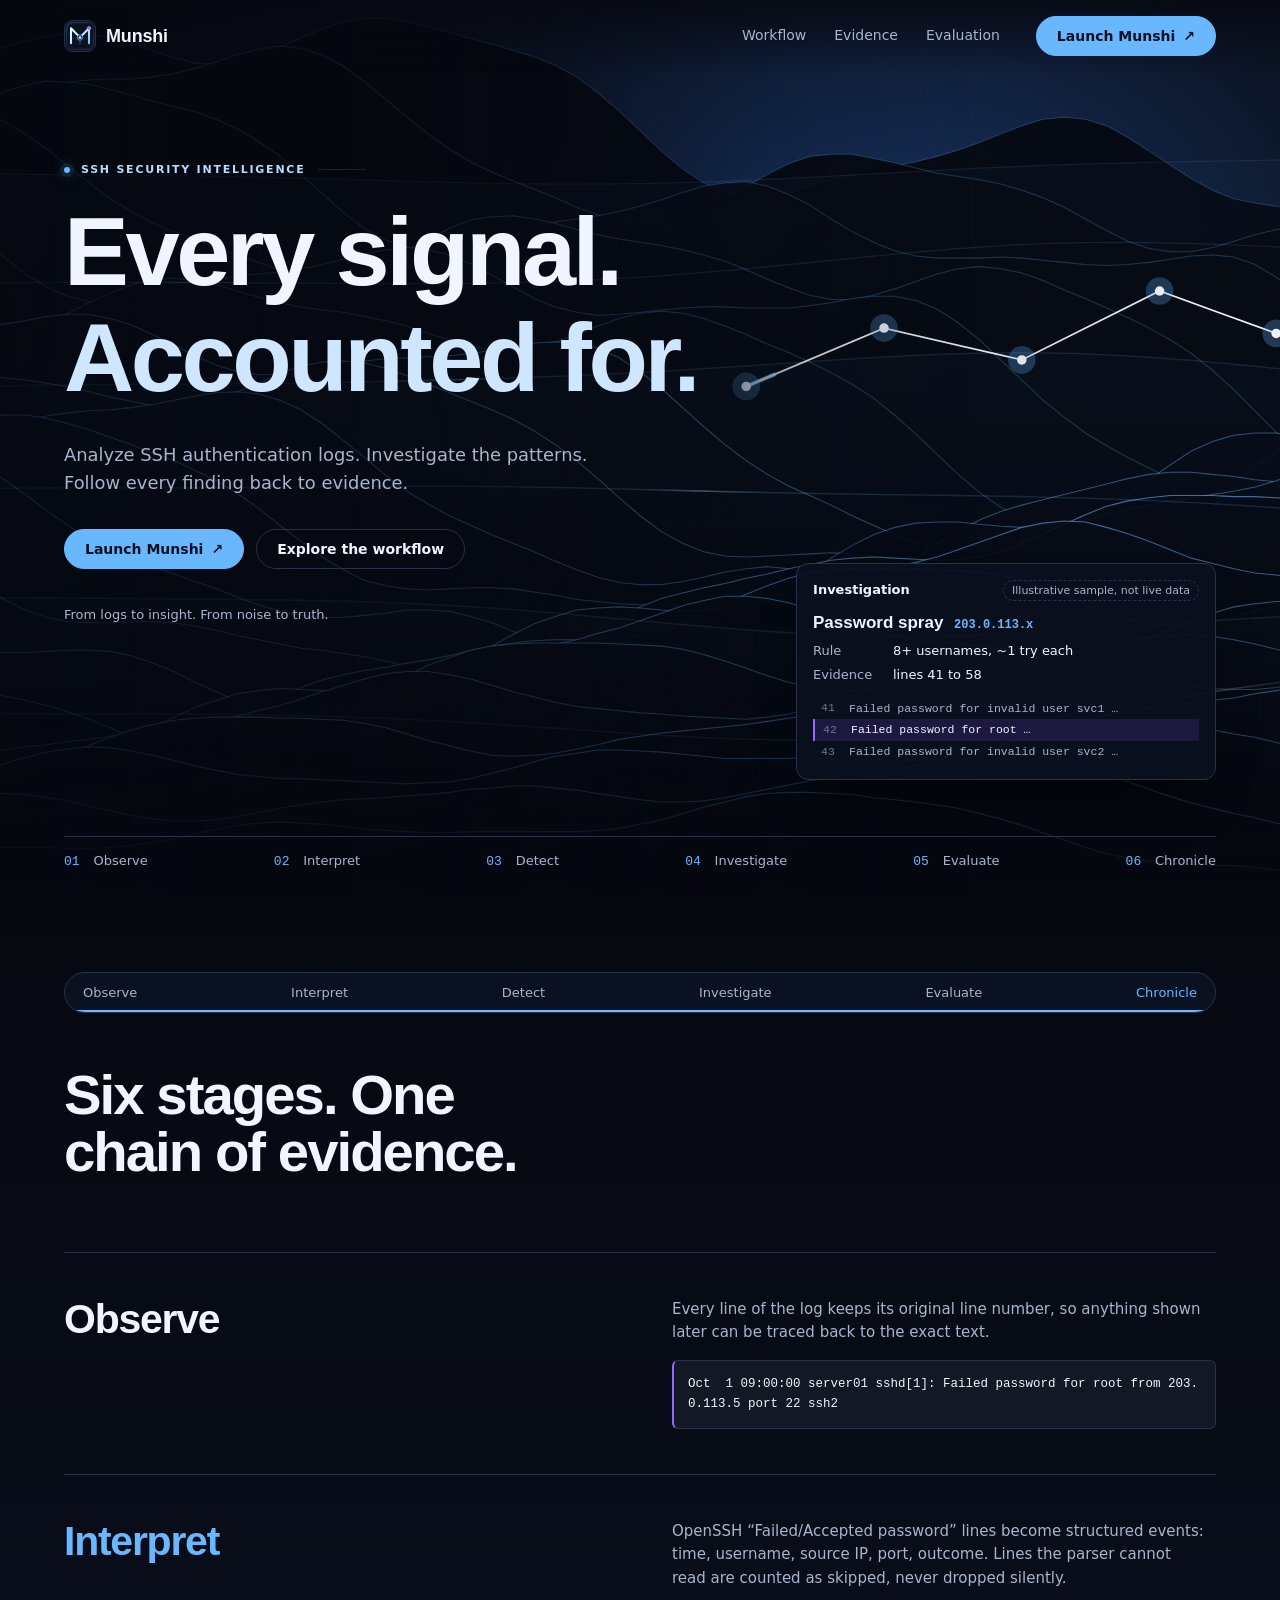
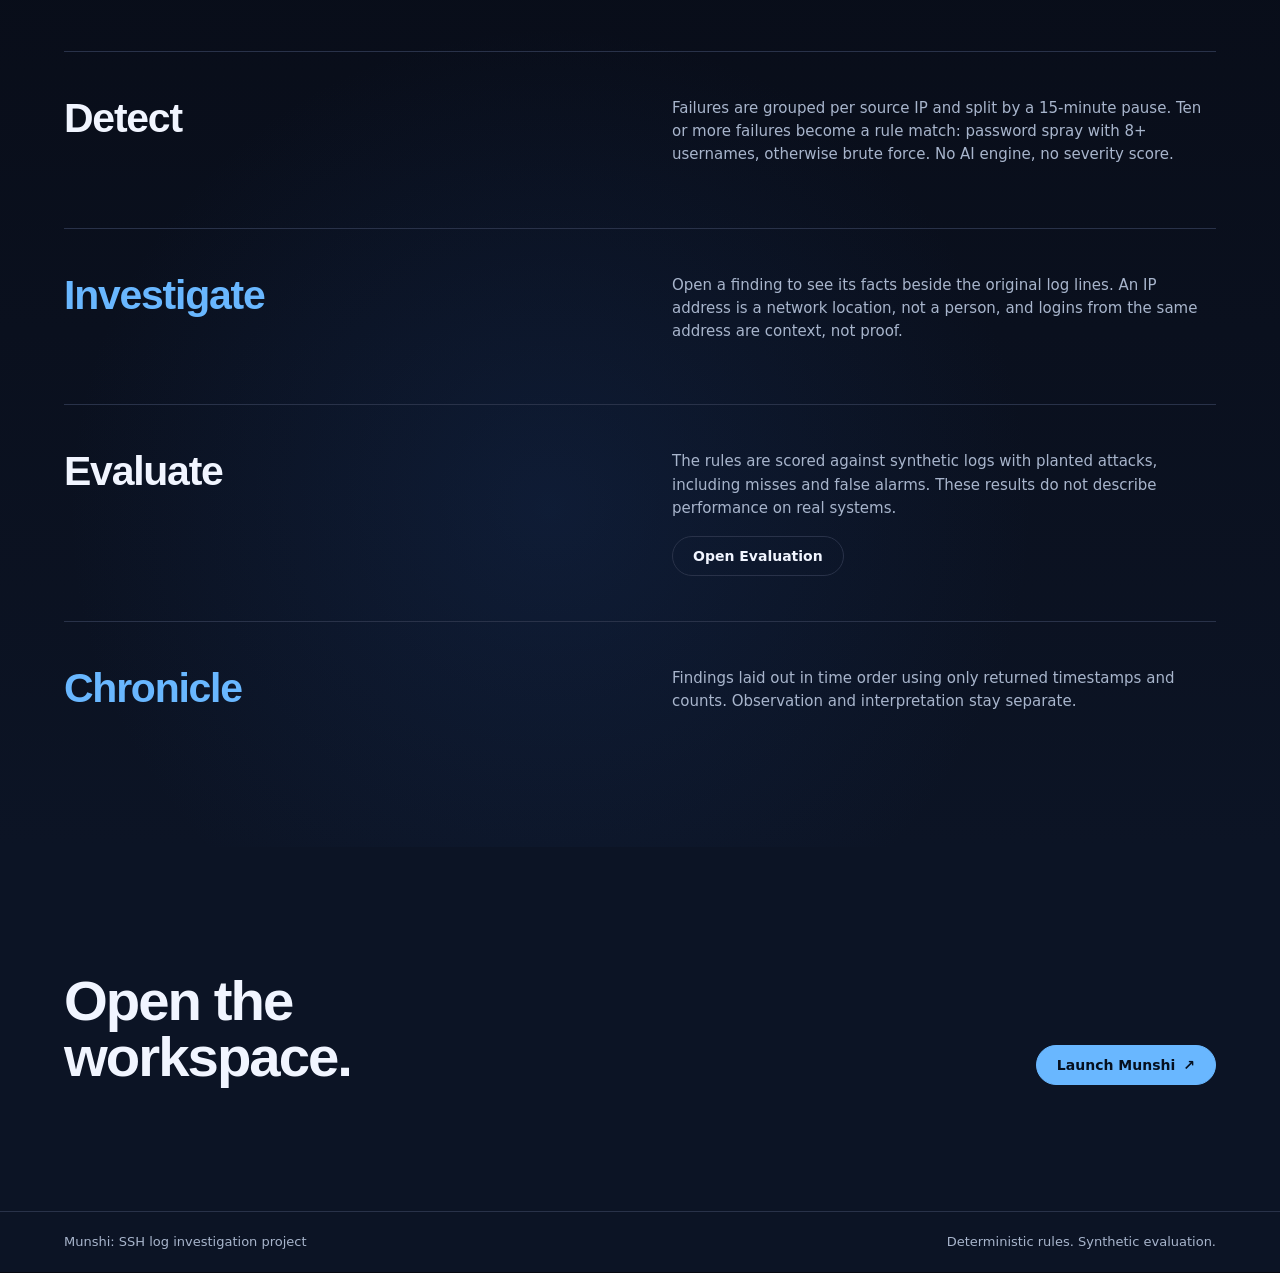
==== static/munshi-vnext/index.html @ cbc88ba0 "Checkpoint: Munshi premium frontend and V-next preview" ====
<!doctype html>
<html lang="en">
<head>
<meta charset="utf-8"><meta name="viewport" content="width=device-width, initial-scale=1">
<meta name="theme-color" content="#060810">
<title>Munshi: every signal, accounted for</title>
<link rel="icon" href="assets/munshi-mark.svg" type="image/svg+xml">
<link rel="stylesheet" href="styles.css">
</head>
<body class="is-site">
<a class="skip" href="#main">Skip to content</a>
<div id="site">
<header class="s-head"><a class="brand" href="#top"><img src="assets/munshi-mark.svg" alt="" width="32" height="32"><span>Munshi</span></a>
 <nav aria-label="Sections"><a href="#story">Workflow</a><a href="#c3">Evidence</a><a href="#c4">Evaluation</a></nav>
 <button class="btn solid" data-open="analyze">Launch Munshi <i aria-hidden="true">&#8599;</i></button></header>
<main id="main">
<section class="hero" id="top" aria-labelledby="h1">
 <div class="stage"><div class="sky"></div>
<div class="layer l0" data-k="6,3,.04" aria-hidden="true"><svg viewBox="0 0 1600 900" preserveAspectRatio="xMidYMid slice" focusable="false" ><path class="fill" d="M-100 315 L-80 302 L-60 284 L-40 263 L-20 237 L0 210 L20 183 L40 157 L60 136 L80 118 L100 105 L120 95 L140 88 L160 81 L180 76 L200 70 L220 64 L240 60 L260 57 L280 58 L300 61 L320 66 L340 73 L360 80 L380 85 L400 86 L420 84 L440 79 L460 70 L480 61 L500 53 L520 46 L540 43 L560 43 L580 46 L600 51 L620 56 L640 62 L660 67 L680 73 L700 79 L720 87 L740 98 L760 113 L780 130 L800 149 L820 168 L840 185 L860 198 L880 207 L900 212 L920 211 L940 207 L960 202 L980 196 L1000 190 L1020 186 L1040 182 L1060 178 L1080 173 L1100 167 L1120 160 L1140 152 L1160 144 L1180 138 L1200 136 L1220 138 L1240 144 L1260 155 L1280 168 L1300 181 L1320 194 L1340 205 L1360 213 L1380 217 L1400 220 L1420 221 L1440 223 L1460 225 L1480 229 L1500 233 L1520 237 L1540 240 L1560 241 L1580 239 L1600 237 L1620 233 L1640 231 L1660 232 L1680 237 L1700 247 L1720 262 L1720 940 L-100 940Z"/><path class="ln l0" d="M-100 315 L-80 302 L-60 284 L-40 263 L-20 237 L0 210 L20 183 L40 157 L60 136 L80 118 L100 105 L120 95 L140 88 L160 81 L180 76 L200 70 L220 64 L240 60 L260 57 L280 58 L300 61 L320 66 L340 73 L360 80 L380 85 L400 86 L420 84 L440 79 L460 70 L480 61 L500 53 L520 46 L540 43 L560 43 L580 46 L600 51 L620 56 L640 62 L660 67 L680 73 L700 79 L720 87 L740 98 L760 113 L780 130 L800 149 L820 168 L840 185 L860 198 L880 207 L900 212 L920 211 L940 207 L960 202 L980 196 L1000 190 L1020 186 L1040 182 L1060 178 L1080 173 L1100 167 L1120 160 L1140 152 L1160 144 L1180 138 L1200 136 L1220 138 L1240 144 L1260 155 L1280 168 L1300 181 L1320 194 L1340 205 L1360 213 L1380 217 L1400 220 L1420 221 L1440 223 L1460 225 L1480 229 L1500 233 L1520 237 L1540 240 L1560 241 L1580 239 L1600 237 L1620 233 L1640 231 L1660 232 L1680 237 L1700 247 L1720 262"/><path class="fill" d="M-100 207 L-80 187 L-60 167 L-40 148 L-20 131 L0 117 L20 109 L40 105 L60 105 L80 109 L100 114 L120 118 L140 121 L160 121 L180 119 L200 115 L220 111 L240 106 L260 103 L280 101 L300 100 L320 100 L340 98 L360 95 L380 90 L400 84 L420 77 L440 72 L460 69 L480 71 L500 77 L520 88 L540 103 L560 119 L580 136 L600 152 L620 166 L640 178 L660 188 L680 196 L700 204 L720 212 L740 221 L760 228 L780 235 L800 239 L820 238 L840 234 L860 226 L880 215 L900 202 L920 190 L940 180 L960 173 L980 171 L1000 171 L1020 175 L1040 179 L1060 184 L1080 189 L1100 192 L1120 195 L1140 199 L1160 205 L1180 212 L1200 221 L1220 232 L1240 243 L1260 253 L1280 260 L1300 263 L1320 263 L1340 259 L1360 253 L1380 247 L1400 242 L1420 240 L1440 240 L1460 245 L1480 251 L1500 260 L1520 269 L1540 278 L1560 286 L1580 296 L1600 306 L1620 318 L1640 333 L1660 351 L1680 372 L1700 393 L1720 413 L1720 940 L-100 940Z"/><path class="ln l0" d="M-100 207 L-80 187 L-60 167 L-40 148 L-20 131 L0 117 L20 109 L40 105 L60 105 L80 109 L100 114 L120 118 L140 121 L160 121 L180 119 L200 115 L220 111 L240 106 L260 103 L280 101 L300 100 L320 100 L340 98 L360 95 L380 90 L400 84 L420 77 L440 72 L460 69 L480 71 L500 77 L520 88 L540 103 L560 119 L580 136 L600 152 L620 166 L640 178 L660 188 L680 196 L700 204 L720 212 L740 221 L760 228 L780 235 L800 239 L820 238 L840 234 L860 226 L880 215 L900 202 L920 190 L940 180 L960 173 L980 171 L1000 171 L1020 175 L1040 179 L1060 184 L1080 189 L1100 192 L1120 195 L1140 199 L1160 205 L1180 212 L1200 221 L1220 232 L1240 243 L1260 253 L1280 260 L1300 263 L1320 263 L1340 259 L1360 253 L1380 247 L1400 242 L1420 240 L1440 240 L1460 245 L1480 251 L1500 260 L1520 269 L1540 278 L1560 286 L1580 296 L1600 306 L1620 318 L1640 333 L1660 351 L1680 372 L1700 393 L1720 413"/><path class="fill" d="M-100 164 L-80 158 L-60 153 L-40 149 L-20 148 L0 150 L20 153 L40 157 L60 160 L80 160 L100 158 L120 152 L140 143 L160 132 L180 122 L200 112 L220 106 L240 102 L260 103 L280 105 L300 110 L320 115 L340 121 L360 126 L380 131 L400 138 L420 147 L440 159 L460 173 L480 190 L500 208 L520 226 L540 241 L560 252 L580 259 L600 261 L620 259 L640 255 L660 249 L680 244 L700 239 L720 235 L740 232 L760 229 L780 225 L800 220 L820 214 L840 207 L860 201 L880 198 L900 197 L920 201 L940 209 L960 219 L980 232 L1000 244 L1020 254 L1040 262 L1060 267 L1080 269 L1100 269 L1120 269 L1140 268 L1160 269 L1180 271 L1200 273 L1220 275 L1240 276 L1260 275 L1280 273 L1300 270 L1320 267 L1340 266 L1360 268 L1380 275 L1400 287 L1420 303 L1440 321 L1460 341 L1480 361 L1500 379 L1520 395 L1540 409 L1560 420 L1580 431 L1600 441 L1620 451 L1640 461 L1660 469 L1680 476 L1700 479 L1720 478 L1720 940 L-100 940Z"/><path class="ln l0" d="M-100 164 L-80 158 L-60 153 L-40 149 L-20 148 L0 150 L20 153 L40 157 L60 160 L80 160 L100 158 L120 152 L140 143 L160 132 L180 122 L200 112 L220 106 L240 102 L260 103 L280 105 L300 110 L320 115 L340 121 L360 126 L380 131 L400 138 L420 147 L440 159 L460 173 L480 190 L500 208 L520 226 L540 241 L560 252 L580 259 L600 261 L620 259 L640 255 L660 249 L680 244 L700 239 L720 235 L740 232 L760 229 L780 225 L800 220 L820 214 L840 207 L860 201 L880 198 L900 197 L920 201 L940 209 L960 219 L980 232 L1000 244 L1020 254 L1040 262 L1060 267 L1080 269 L1100 269 L1120 269 L1140 268 L1160 269 L1180 271 L1200 273 L1220 275 L1240 276 L1260 275 L1280 273 L1300 270 L1320 267 L1340 266 L1360 268 L1380 275 L1400 287 L1420 303 L1440 321 L1460 341 L1480 361 L1500 379 L1520 395 L1540 409 L1560 420 L1580 431 L1600 441 L1620 451 L1640 461 L1660 469 L1680 476 L1700 479 L1720 478"/><path class="fill" d="M-100 194 L-80 187 L-60 181 L-40 175 L-20 171 L0 168 L20 165 L40 161 L60 156 L80 150 L100 143 L120 136 L140 131 L160 130 L180 132 L200 140 L220 152 L240 166 L260 182 L280 198 L300 213 L320 225 L340 236 L360 244 L380 251 L400 259 L420 266 L440 273 L460 280 L480 285 L500 287 L520 286 L540 281 L560 273 L580 262 L600 251 L620 241 L640 233 L660 230 L680 229 L700 232 L720 236 L740 242 L760 247 L780 251 L800 254 L820 257 L840 261 L860 266 L880 272 L900 280 L920 289 L940 297 L960 304 L980 308 L1000 308 L1020 304 L1040 298 L1060 291 L1080 284 L1100 279 L1120 277 L1140 279 L1160 283 L1180 290 L1200 299 L1220 307 L1240 316 L1260 325 L1280 335 L1300 346 L1320 359 L1340 375 L1360 393 L1380 413 L1400 433 L1420 452 L1440 468 L1460 480 L1480 487 L1500 490 L1520 489 L1540 486 L1560 482 L1580 478 L1600 475 L1620 472 L1640 469 L1660 466 L1680 461 L1700 455 L1720 446 L1720 940 L-100 940Z"/><path class="ln l0" d="M-100 194 L-80 187 L-60 181 L-40 175 L-20 171 L0 168 L20 165 L40 161 L60 156 L80 150 L100 143 L120 136 L140 131 L160 130 L180 132 L200 140 L220 152 L240 166 L260 182 L280 198 L300 213 L320 225 L340 236 L360 244 L380 251 L400 259 L420 266 L440 273 L460 280 L480 285 L500 287 L520 286 L540 281 L560 273 L580 262 L600 251 L620 241 L640 233 L660 230 L680 229 L700 232 L720 236 L740 242 L760 247 L780 251 L800 254 L820 257 L840 261 L860 266 L880 272 L900 280 L920 289 L940 297 L960 304 L980 308 L1000 308 L1020 304 L1040 298 L1060 291 L1080 284 L1100 279 L1120 277 L1140 279 L1160 283 L1180 290 L1200 299 L1220 307 L1240 316 L1260 325 L1280 335 L1300 346 L1320 359 L1340 375 L1360 393 L1380 413 L1400 433 L1420 452 L1440 468 L1460 480 L1480 487 L1500 490 L1520 489 L1540 486 L1560 482 L1580 478 L1600 475 L1620 472 L1640 469 L1660 466 L1680 461 L1700 455 L1720 446"/><path class="fill" d="M-100 176 L-80 170 L-60 167 L-40 167 L-20 169 L0 174 L20 178 L40 183 L60 188 L80 194 L100 201 L120 210 L140 222 L160 236 L180 252 L200 268 L220 284 L240 296 L260 305 L280 310 L300 310 L320 307 L340 302 L360 297 L380 292 L400 289 L420 286 L440 284 L460 282 L480 279 L500 275 L520 270 L540 265 L560 261 L580 259 L600 261 L620 266 L640 274 L660 285 L680 296 L700 307 L720 315 L740 320 L760 323 L780 322 L800 320 L820 318 L840 316 L860 315 L880 315 L900 316 L920 316 L940 316 L960 314 L980 311 L1000 307 L1020 305 L1040 305 L1060 309 L1080 317 L1100 330 L1120 346 L1140 365 L1160 384 L1180 403 L1200 419 L1220 434 L1240 446 L1260 457 L1280 467 L1300 477 L1320 487 L1340 496 L1360 504 L1380 511 L1400 514 L1420 513 L1440 508 L1460 501 L1480 491 L1500 481 L1520 473 L1540 467 L1560 464 L1580 463 L1600 465 L1620 467 L1640 468 L1660 469 L1680 467 L1700 464 L1720 459 L1720 940 L-100 940Z"/><path class="ln l0" d="M-100 176 L-80 170 L-60 167 L-40 167 L-20 169 L0 174 L20 178 L40 183 L60 188 L80 194 L100 201 L120 210 L140 222 L160 236 L180 252 L200 268 L220 284 L240 296 L260 305 L280 310 L300 310 L320 307 L340 302 L360 297 L380 292 L400 289 L420 286 L440 284 L460 282 L480 279 L500 275 L520 270 L540 265 L560 261 L580 259 L600 261 L620 266 L640 274 L660 285 L680 296 L700 307 L720 315 L740 320 L760 323 L780 322 L800 320 L820 318 L840 316 L860 315 L880 315 L900 316 L920 316 L940 316 L960 314 L980 311 L1000 307 L1020 305 L1040 305 L1060 309 L1080 317 L1100 330 L1120 346 L1140 365 L1160 384 L1180 403 L1200 419 L1220 434 L1240 446 L1260 457 L1280 467 L1300 477 L1320 487 L1340 496 L1360 504 L1380 511 L1400 514 L1420 513 L1440 508 L1460 501 L1480 491 L1500 481 L1520 473 L1540 467 L1560 464 L1580 463 L1600 465 L1620 467 L1640 468 L1660 469 L1680 467 L1700 464 L1720 459"/><path class="fill" d="M-100 207 L-80 219 L-60 233 L-40 248 L-20 262 L0 275 L20 286 L40 294 L60 301 L80 307 L100 314 L120 320 L140 326 L160 332 L180 336 L200 337 L220 335 L240 329 L260 321 L280 311 L300 302 L320 294 L340 289 L360 288 L380 290 L400 294 L420 300 L440 306 L460 311 L480 315 L500 318 L520 320 L540 324 L560 328 L580 333 L600 340 L620 346 L640 352 L660 356 L680 357 L700 354 L720 348 L740 341 L760 333 L780 326 L800 321 L820 319 L840 321 L860 326 L880 333 L900 341 L920 350 L940 358 L960 367 L980 377 L1000 388 L1020 401 L1040 417 L1060 435 L1080 454 L1100 473 L1120 490 L1140 504 L1160 514 L1180 519 L1200 521 L1220 520 L1240 518 L1260 515 L1280 513 L1300 512 L1320 512 L1340 512 L1360 510 L1380 508 L1400 504 L1420 499 L1440 494 L1460 489 L1480 487 L1500 486 L1520 489 L1540 493 L1560 498 L1580 502 L1600 503 L1620 502 L1640 496 L1660 487 L1680 474 L1700 460 L1720 445 L1720 940 L-100 940Z"/><path class="ln l0" d="M-100 207 L-80 219 L-60 233 L-40 248 L-20 262 L0 275 L20 286 L40 294 L60 301 L80 307 L100 314 L120 320 L140 326 L160 332 L180 336 L200 337 L220 335 L240 329 L260 321 L280 311 L300 302 L320 294 L340 289 L360 288 L380 290 L400 294 L420 300 L440 306 L460 311 L480 315 L500 318 L520 320 L540 324 L560 328 L580 333 L600 340 L620 346 L640 352 L660 356 L680 357 L700 354 L720 348 L740 341 L760 333 L780 326 L800 321 L820 319 L840 321 L860 326 L880 333 L900 341 L920 350 L940 358 L960 367 L980 377 L1000 388 L1020 401 L1040 417 L1060 435 L1080 454 L1100 473 L1120 490 L1140 504 L1160 514 L1180 519 L1200 521 L1220 520 L1240 518 L1260 515 L1280 513 L1300 512 L1320 512 L1340 512 L1360 510 L1380 508 L1400 504 L1420 499 L1440 494 L1460 489 L1480 487 L1500 486 L1520 489 L1540 493 L1560 498 L1580 502 L1600 503 L1620 502 L1640 496 L1660 487 L1680 474 L1700 460 L1720 445"/><path class="fill" d="M-100 329 L-80 342 L-60 352 L-40 359 L-20 361 L0 360 L20 356 L40 351 L60 347 L80 343 L100 340 L120 339 L140 337 L160 336 L180 334 L200 331 L220 328 L240 324 L260 322 L280 322 L300 326 L320 332 L340 341 L360 351 L380 361 L400 370 L420 376 L440 379 L460 379 L480 376 L500 373 L520 369 L540 366 L560 364 L580 363 L600 362 L620 361 L640 359 L660 356 L680 353 L700 349 L720 348 L740 349 L760 354 L780 363 L800 376 L820 392 L840 410 L860 428 L880 445 L900 460 L920 473 L940 484 L960 493 L980 502 L1000 512 L1020 521 L1040 530 L1060 537 L1080 543 L1100 546 L1120 545 L1140 542 L1160 536 L1180 529 L1200 522 L1220 517 L1240 515 L1260 516 L1280 519 L1300 523 L1320 528 L1340 532 L1360 534 L1380 534 L1400 532 L1420 529 L1440 526 L1460 524 L1480 521 L1500 519 L1520 515 L1540 510 L1560 501 L1580 489 L1600 473 L1620 454 L1640 433 L1660 412 L1680 392 L1700 374 L1720 360 L1720 940 L-100 940Z"/><path class="ln l1" d="M-100 329 L-80 342 L-60 352 L-40 359 L-20 361 L0 360 L20 356 L40 351 L60 347 L80 343 L100 340 L120 339 L140 337 L160 336 L180 334 L200 331 L220 328 L240 324 L260 322 L280 322 L300 326 L320 332 L340 341 L360 351 L380 361 L400 370 L420 376 L440 379 L460 379 L480 376 L500 373 L520 369 L540 366 L560 364 L580 363 L600 362 L620 361 L640 359 L660 356 L680 353 L700 349 L720 348 L740 349 L760 354 L780 363 L800 376 L820 392 L840 410 L860 428 L880 445 L900 460 L920 473 L940 484 L960 493 L980 502 L1000 512 L1020 521 L1040 530 L1060 537 L1080 543 L1100 546 L1120 545 L1140 542 L1160 536 L1180 529 L1200 522 L1220 517 L1240 515 L1260 516 L1280 519 L1300 523 L1320 528 L1340 532 L1360 534 L1380 534 L1400 532 L1420 529 L1440 526 L1460 524 L1480 521 L1500 519 L1520 515 L1540 510 L1560 501 L1580 489 L1600 473 L1620 454 L1640 433 L1660 412 L1680 392 L1700 374 L1720 360"/><path class="fill" d="M-100 387 L-80 384 L-60 378 L-40 371 L-20 363 L0 355 L20 350 L40 348 L60 348 L80 352 L100 358 L120 364 L140 370 L160 375 L180 379 L200 382 L220 384 L240 387 L260 390 L280 395 L300 400 L320 404 L340 408 L360 409 L380 407 L400 402 L420 395 L440 387 L460 378 L480 371 L500 367 L520 366 L540 368 L560 373 L580 380 L600 388 L620 396 L640 404 L660 412 L680 421 L700 432 L720 445 L740 460 L760 477 L780 495 L800 512 L820 527 L840 538 L860 546 L880 550 L900 551 L920 550 L940 549 L960 548 L980 547 L1000 548 L1020 550 L1040 552 L1060 553 L1080 552 L1100 551 L1120 549 L1140 547 L1160 546 L1180 546 L1200 549 L1220 554 L1240 560 L1260 566 L1280 571 L1300 572 L1320 570 L1340 564 L1360 555 L1380 543 L1400 530 L1420 516 L1440 503 L1460 490 L1480 477 L1500 464 L1520 450 L1540 435 L1560 418 L1580 401 L1600 385 L1620 371 L1640 359 L1660 352 L1680 348 L1700 348 L1720 351 L1720 940 L-100 940Z"/><path class="ln l1" d="M-100 387 L-80 384 L-60 378 L-40 371 L-20 363 L0 355 L20 350 L40 348 L60 348 L80 352 L100 358 L120 364 L140 370 L160 375 L180 379 L200 382 L220 384 L240 387 L260 390 L280 395 L300 400 L320 404 L340 408 L360 409 L380 407 L400 402 L420 395 L440 387 L460 378 L480 371 L500 367 L520 366 L540 368 L560 373 L580 380 L600 388 L620 396 L640 404 L660 412 L680 421 L700 432 L720 445 L740 460 L760 477 L780 495 L800 512 L820 527 L840 538 L860 546 L880 550 L900 551 L920 550 L940 549 L960 548 L980 547 L1000 548 L1020 550 L1040 552 L1060 553 L1080 552 L1100 551 L1120 549 L1140 547 L1160 546 L1180 546 L1200 549 L1220 554 L1240 560 L1260 566 L1280 571 L1300 572 L1320 570 L1340 564 L1360 555 L1380 543 L1400 530 L1420 516 L1440 503 L1460 490 L1480 477 L1500 464 L1520 450 L1540 435 L1560 418 L1580 401 L1600 385 L1620 371 L1640 359 L1660 352 L1680 348 L1700 348 L1720 351"/></svg></div><div class="layer l1" data-k="12,6,.08" aria-hidden="true"><svg viewBox="0 0 1600 900" preserveAspectRatio="xMidYMid slice" focusable="false" ><path class="fill" d="M-100 389 L-80 387 L-60 385 L-40 385 L-20 387 L0 392 L20 399 L40 408 L60 417 L80 426 L100 433 L120 436 L140 437 L160 435 L180 431 L200 426 L220 422 L240 418 L260 415 L280 413 L300 412 L320 410 L340 407 L360 403 L380 399 L400 396 L420 395 L440 397 L460 403 L480 412 L500 425 L520 441 L540 457 L560 474 L580 489 L600 501 L620 512 L640 521 L660 530 L680 538 L700 546 L720 555 L740 563 L760 570 L780 575 L800 577 L820 577 L840 574 L860 570 L880 565 L900 562 L920 560 L940 562 L960 565 L980 571 L1000 578 L1020 585 L1040 590 L1060 593 L1080 595 L1100 594 L1120 593 L1140 592 L1160 590 L1180 589 L1200 587 L1220 584 L1240 578 L1260 569 L1280 557 L1300 541 L1320 523 L1340 503 L1360 484 L1380 466 L1400 451 L1420 439 L1440 429 L1460 422 L1480 416 L1500 410 L1520 405 L1540 399 L1560 394 L1580 390 L1600 388 L1620 389 L1640 391 L1660 396 L1680 400 L1700 405 L1720 407 L1720 940 L-100 940Z"/><path class="ln l1" d="M-100 389 L-80 387 L-60 385 L-40 385 L-20 387 L0 392 L20 399 L40 408 L60 417 L80 426 L100 433 L120 436 L140 437 L160 435 L180 431 L200 426 L220 422 L240 418 L260 415 L280 413 L300 412 L320 410 L340 407 L360 403 L380 399 L400 396 L420 395 L440 397 L460 403 L480 412 L500 425 L520 441 L540 457 L560 474 L580 489 L600 501 L620 512 L640 521 L660 530 L680 538 L700 546 L720 555 L740 563 L760 570 L780 575 L800 577 L820 577 L840 574 L860 570 L880 565 L900 562 L920 560 L940 562 L960 565 L980 571 L1000 578 L1020 585 L1040 590 L1060 593 L1080 595 L1100 594 L1120 593 L1140 592 L1160 590 L1180 589 L1200 587 L1220 584 L1240 578 L1260 569 L1280 557 L1300 541 L1320 523 L1340 503 L1360 484 L1380 466 L1400 451 L1420 439 L1440 429 L1460 422 L1480 416 L1500 410 L1520 405 L1540 399 L1560 394 L1580 390 L1600 388 L1620 389 L1640 391 L1660 396 L1680 400 L1700 405 L1720 407"/><path class="fill" d="M-100 445 L-80 447 L-60 450 L-40 453 L-20 456 L0 460 L20 463 L40 464 L60 463 L80 460 L100 453 L120 445 L140 436 L160 427 L180 421 L200 417 L220 417 L240 420 L260 425 L280 431 L300 438 L320 445 L340 453 L360 460 L380 469 L400 479 L420 491 L440 505 L460 521 L480 536 L500 551 L520 563 L540 573 L560 578 L580 581 L600 582 L620 581 L640 580 L660 580 L680 581 L700 584 L720 587 L740 591 L760 593 L780 595 L800 596 L820 596 L840 597 L860 598 L880 602 L900 607 L920 614 L940 622 L960 628 L980 633 L1000 635 L1020 633 L1040 627 L1060 618 L1080 607 L1100 595 L1120 582 L1140 570 L1160 558 L1180 547 L1200 535 L1220 522 L1240 508 L1260 493 L1280 478 L1300 464 L1320 451 L1340 442 L1360 436 L1380 434 L1400 434 L1420 437 L1440 440 L1460 442 L1480 443 L1500 442 L1520 440 L1540 437 L1560 433 L1580 430 L1600 428 L1620 426 L1640 425 L1660 423 L1680 419 L1700 415 L1720 408 L1720 940 L-100 940Z"/><path class="ln l1" d="M-100 445 L-80 447 L-60 450 L-40 453 L-20 456 L0 460 L20 463 L40 464 L60 463 L80 460 L100 453 L120 445 L140 436 L160 427 L180 421 L200 417 L220 417 L240 420 L260 425 L280 431 L300 438 L320 445 L340 453 L360 460 L380 469 L400 479 L420 491 L440 505 L460 521 L480 536 L500 551 L520 563 L540 573 L560 578 L580 581 L600 582 L620 581 L640 580 L660 580 L680 581 L700 584 L720 587 L740 591 L760 593 L780 595 L800 596 L820 596 L840 597 L860 598 L880 602 L900 607 L920 614 L940 622 L960 628 L980 633 L1000 635 L1020 633 L1040 627 L1060 618 L1080 607 L1100 595 L1120 582 L1140 570 L1160 558 L1180 547 L1200 535 L1220 522 L1240 508 L1260 493 L1280 478 L1300 464 L1320 451 L1340 442 L1360 436 L1380 434 L1400 434 L1420 437 L1440 440 L1460 442 L1480 443 L1500 442 L1520 440 L1540 437 L1560 433 L1580 430 L1600 428 L1620 426 L1640 425 L1660 423 L1680 419 L1700 415 L1720 408"/><path class="fill" d="M-100 482 L-80 476 L-60 472 L-40 469 L-20 466 L0 464 L20 461 L40 458 L60 454 L80 450 L100 448 L120 447 L140 450 L160 456 L180 466 L200 478 L220 492 L240 507 L260 521 L280 534 L300 544 L320 553 L340 560 L360 567 L380 574 L400 581 L420 589 L440 596 L460 602 L480 606 L500 608 L520 608 L540 606 L560 604 L580 601 L600 601 L620 602 L640 607 L660 613 L680 621 L700 630 L720 637 L740 644 L760 648 L780 651 L800 652 L820 652 L840 651 L860 651 L880 650 L900 649 L920 646 L940 640 L960 631 L980 619 L1000 604 L1020 588 L1040 570 L1060 553 L1080 538 L1100 526 L1120 516 L1140 508 L1160 502 L1180 497 L1200 492 L1220 487 L1240 482 L1260 477 L1280 473 L1300 471 L1320 471 L1340 473 L1360 475 L1380 478 L1400 480 L1420 479 L1440 476 L1460 471 L1480 463 L1500 454 L1520 445 L1540 437 L1560 431 L1580 428 L1600 426 L1620 426 L1640 426 L1660 426 L1680 427 L1700 427 L1720 428 L1720 940 L-100 940Z"/><path class="ln l1" d="M-100 482 L-80 476 L-60 472 L-40 469 L-20 466 L0 464 L20 461 L40 458 L60 454 L80 450 L100 448 L120 447 L140 450 L160 456 L180 466 L200 478 L220 492 L240 507 L260 521 L280 534 L300 544 L320 553 L340 560 L360 567 L380 574 L400 581 L420 589 L440 596 L460 602 L480 606 L500 608 L520 608 L540 606 L560 604 L580 601 L600 601 L620 602 L640 607 L660 613 L680 621 L700 630 L720 637 L740 644 L760 648 L780 651 L800 652 L820 652 L840 651 L860 651 L880 650 L900 649 L920 646 L940 640 L960 631 L980 619 L1000 604 L1020 588 L1040 570 L1060 553 L1080 538 L1100 526 L1120 516 L1140 508 L1160 502 L1180 497 L1200 492 L1220 487 L1240 482 L1260 477 L1280 473 L1300 471 L1320 471 L1340 473 L1360 475 L1380 478 L1400 480 L1420 479 L1440 476 L1460 471 L1480 463 L1500 454 L1520 445 L1540 437 L1560 431 L1580 428 L1600 426 L1620 426 L1640 426 L1660 426 L1680 427 L1700 427 L1720 428"/><path class="fill" d="M-100 472 L-80 472 L-60 475 L-40 480 L-20 486 L0 492 L20 498 L40 505 L60 512 L80 519 L100 529 L120 540 L140 553 L160 566 L180 579 L200 591 L220 601 L240 608 L260 612 L280 613 L300 613 L320 612 L340 612 L360 613 L380 616 L400 620 L420 625 L440 629 L460 633 L480 637 L500 639 L520 642 L540 645 L560 649 L580 654 L600 662 L620 670 L640 678 L660 685 L680 690 L700 691 L720 689 L740 683 L760 675 L780 665 L800 654 L820 644 L840 633 L860 623 L880 613 L900 603 L920 591 L940 579 L960 565 L980 552 L1000 540 L1020 530 L1040 523 L1060 519 L1080 518 L1100 518 L1120 520 L1140 522 L1160 523 L1180 522 L1200 520 L1220 516 L1240 511 L1260 506 L1280 502 L1300 498 L1320 495 L1340 492 L1360 489 L1380 485 L1400 479 L1420 472 L1440 464 L1460 457 L1480 451 L1500 448 L1520 449 L1540 452 L1560 458 L1580 466 L1600 474 L1620 483 L1640 490 L1660 495 L1680 499 L1700 503 L1720 506 L1720 940 L-100 940Z"/><path class="ln l1" d="M-100 472 L-80 472 L-60 475 L-40 480 L-20 486 L0 492 L20 498 L40 505 L60 512 L80 519 L100 529 L120 540 L140 553 L160 566 L180 579 L200 591 L220 601 L240 608 L260 612 L280 613 L300 613 L320 612 L340 612 L360 613 L380 616 L400 620 L420 625 L440 629 L460 633 L480 637 L500 639 L520 642 L540 645 L560 649 L580 654 L600 662 L620 670 L640 678 L660 685 L680 690 L700 691 L720 689 L740 683 L760 675 L780 665 L800 654 L820 644 L840 633 L860 623 L880 613 L900 603 L920 591 L940 579 L960 565 L980 552 L1000 540 L1020 530 L1040 523 L1060 519 L1080 518 L1100 518 L1120 520 L1140 522 L1160 523 L1180 522 L1200 520 L1220 516 L1240 511 L1260 506 L1280 502 L1300 498 L1320 495 L1340 492 L1360 489 L1380 485 L1400 479 L1420 472 L1440 464 L1460 457 L1480 451 L1500 448 L1520 449 L1540 452 L1560 458 L1580 466 L1600 474 L1620 483 L1640 490 L1660 495 L1680 499 L1700 503 L1720 506"/><path class="fill" d="M-100 534 L-80 546 L-60 559 L-40 571 L-20 581 L0 589 L20 596 L40 601 L60 607 L80 612 L100 619 L120 625 L140 631 L160 636 L180 639 L200 641 L220 641 L240 640 L260 639 L280 639 L300 640 L320 644 L340 651 L360 659 L380 669 L400 678 L420 687 L440 694 L460 699 L480 702 L500 704 L520 705 L540 706 L560 706 L580 706 L600 705 L620 703 L640 697 L660 689 L680 678 L700 664 L720 649 L740 634 L760 620 L780 608 L800 598 L820 590 L840 585 L860 580 L880 576 L900 571 L920 567 L940 562 L960 558 L980 554 L1000 552 L1020 551 L1040 552 L1060 553 L1080 554 L1100 553 L1120 551 L1140 546 L1160 538 L1180 529 L1200 520 L1220 511 L1240 503 L1260 498 L1280 495 L1300 493 L1320 493 L1340 493 L1360 494 L1380 494 L1400 495 L1420 496 L1440 498 L1460 503 L1480 509 L1500 518 L1520 527 L1540 537 L1560 545 L1580 551 L1600 554 L1620 554 L1640 551 L1660 547 L1680 541 L1700 536 L1720 530 L1720 940 L-100 940Z"/><path class="ln l2" d="M-100 534 L-80 546 L-60 559 L-40 571 L-20 581 L0 589 L20 596 L40 601 L60 607 L80 612 L100 619 L120 625 L140 631 L160 636 L180 639 L200 641 L220 641 L240 640 L260 639 L280 639 L300 640 L320 644 L340 651 L360 659 L380 669 L400 678 L420 687 L440 694 L460 699 L480 702 L500 704 L520 705 L540 706 L560 706 L580 706 L600 705 L620 703 L640 697 L660 689 L680 678 L700 664 L720 649 L740 634 L760 620 L780 608 L800 598 L820 590 L840 585 L860 580 L880 576 L900 571 L920 567 L940 562 L960 558 L980 554 L1000 552 L1020 551 L1040 552 L1060 553 L1080 554 L1100 553 L1120 551 L1140 546 L1160 538 L1180 529 L1200 520 L1220 511 L1240 503 L1260 498 L1280 495 L1300 493 L1320 493 L1340 493 L1360 494 L1380 494 L1400 495 L1420 496 L1440 498 L1460 503 L1480 509 L1500 518 L1520 527 L1540 537 L1560 545 L1580 551 L1600 554 L1620 554 L1640 551 L1660 547 L1680 541 L1700 536 L1720 530"/><path class="fill" d="M-100 633 L-80 640 L-60 645 L-40 647 L-20 648 L0 647 L20 647 L40 647 L60 649 L80 653 L100 658 L120 663 L140 669 L160 674 L180 678 L200 682 L220 686 L240 691 L260 697 L280 704 L300 712 L320 721 L340 730 L360 737 L380 741 L400 742 L420 740 L440 735 L460 728 L480 719 L500 710 L520 701 L540 692 L560 684 L580 676 L600 667 L620 657 L640 646 L660 635 L680 624 L700 614 L720 607 L740 601 L760 599 L780 598 L800 599 L820 601 L840 602 L860 601 L880 599 L900 595 L920 589 L940 584 L960 578 L980 573 L1000 568 L1020 564 L1040 560 L1060 556 L1080 551 L1100 544 L1120 537 L1140 530 L1160 523 L1180 519 L1200 517 L1220 518 L1240 523 L1260 529 L1280 536 L1300 544 L1320 552 L1340 557 L1360 562 L1380 566 L1400 568 L1420 571 L1440 574 L1460 577 L1480 579 L1500 581 L1520 581 L1540 579 L1560 574 L1580 567 L1600 558 L1620 549 L1640 540 L1660 532 L1680 526 L1700 523 L1720 522 L1720 940 L-100 940Z"/><path class="ln l2" d="M-100 633 L-80 640 L-60 645 L-40 647 L-20 648 L0 647 L20 647 L40 647 L60 649 L80 653 L100 658 L120 663 L140 669 L160 674 L180 678 L200 682 L220 686 L240 691 L260 697 L280 704 L300 712 L320 721 L340 730 L360 737 L380 741 L400 742 L420 740 L440 735 L460 728 L480 719 L500 710 L520 701 L540 692 L560 684 L580 676 L600 667 L620 657 L640 646 L660 635 L680 624 L700 614 L720 607 L740 601 L760 599 L780 598 L800 599 L820 601 L840 602 L860 601 L880 599 L900 595 L920 589 L940 584 L960 578 L980 573 L1000 568 L1020 564 L1040 560 L1060 556 L1080 551 L1100 544 L1120 537 L1140 530 L1160 523 L1180 519 L1200 517 L1220 518 L1240 523 L1260 529 L1280 536 L1300 544 L1320 552 L1340 557 L1360 562 L1380 566 L1400 568 L1420 571 L1440 574 L1460 577 L1480 579 L1500 581 L1520 581 L1540 579 L1560 574 L1580 567 L1600 558 L1620 549 L1640 540 L1660 532 L1680 526 L1700 523 L1720 522"/><path class="fill" d="M-100 676 L-80 677 L-60 676 L-40 677 L-20 678 L0 681 L20 687 L40 695 L60 705 L80 715 L100 725 L120 734 L140 741 L160 746 L180 750 L200 752 L220 754 L240 756 L260 757 L280 758 L300 757 L320 755 L340 750 L360 742 L380 732 L400 720 L420 707 L440 695 L460 684 L480 674 L500 667 L520 662 L540 658 L560 655 L580 651 L600 648 L620 644 L640 639 L660 635 L680 632 L700 630 L720 629 L740 629 L760 628 L780 628 L800 625 L820 621 L840 614 L860 605 L880 596 L900 586 L920 578 L940 571 L960 566 L980 563 L1000 562 L1020 562 L1040 562 L1060 562 L1080 563 L1100 564 L1120 565 L1140 568 L1160 573 L1180 579 L1200 587 L1220 595 L1240 604 L1260 610 L1280 614 L1300 616 L1320 615 L1340 612 L1360 607 L1380 602 L1400 597 L1420 592 L1440 588 L1460 585 L1480 581 L1500 577 L1520 573 L1540 567 L1560 562 L1580 557 L1600 553 L1620 551 L1640 552 L1660 555 L1680 559 L1700 565 L1720 570 L1720 940 L-100 940Z"/><path class="ln l2" d="M-100 676 L-80 677 L-60 676 L-40 677 L-20 678 L0 681 L20 687 L40 695 L60 705 L80 715 L100 725 L120 734 L140 741 L160 746 L180 750 L200 752 L220 754 L240 756 L260 757 L280 758 L300 757 L320 755 L340 750 L360 742 L380 732 L400 720 L420 707 L440 695 L460 684 L480 674 L500 667 L520 662 L540 658 L560 655 L580 651 L600 648 L620 644 L640 639 L660 635 L680 632 L700 630 L720 629 L740 629 L760 628 L780 628 L800 625 L820 621 L840 614 L860 605 L880 596 L900 586 L920 578 L940 571 L960 566 L980 563 L1000 562 L1020 562 L1040 562 L1060 562 L1080 563 L1100 564 L1120 565 L1140 568 L1160 573 L1180 579 L1200 587 L1220 595 L1240 604 L1260 610 L1280 614 L1300 616 L1320 615 L1340 612 L1360 607 L1380 602 L1400 597 L1420 592 L1440 588 L1460 585 L1480 581 L1500 577 L1520 573 L1540 567 L1560 562 L1580 557 L1600 553 L1620 551 L1640 552 L1660 555 L1680 559 L1700 565 L1720 570"/><path class="fill" d="M-100 725 L-80 730 L-60 736 L-40 743 L-20 751 L0 760 L20 769 L40 778 L60 784 L80 788 L100 789 L120 787 L140 782 L160 776 L180 769 L200 762 L220 755 L240 748 L260 742 L280 735 L300 728 L320 720 L340 711 L360 702 L380 693 L400 686 L420 680 L440 677 L460 675 L480 676 L500 677 L520 678 L540 678 L560 676 L580 672 L600 667 L620 661 L640 655 L660 648 L680 643 L700 638 L720 633 L740 629 L760 623 L780 618 L800 611 L820 604 L840 597 L860 592 L880 588 L900 588 L920 590 L940 594 L960 600 L980 607 L1000 614 L1020 620 L1040 625 L1060 629 L1080 631 L1100 633 L1120 635 L1140 637 L1160 640 L1180 642 L1200 642 L1220 642 L1240 639 L1260 634 L1280 627 L1300 620 L1320 611 L1340 604 L1360 598 L1380 595 L1400 593 L1420 593 L1440 595 L1460 596 L1480 597 L1500 598 L1520 598 L1540 598 L1560 598 L1580 599 L1600 601 L1620 603 L1640 606 L1660 609 L1680 610 L1700 610 L1720 608 L1720 940 L-100 940Z"/><path class="ln l2" d="M-100 725 L-80 730 L-60 736 L-40 743 L-20 751 L0 760 L20 769 L40 778 L60 784 L80 788 L100 789 L120 787 L140 782 L160 776 L180 769 L200 762 L220 755 L240 748 L260 742 L280 735 L300 728 L320 720 L340 711 L360 702 L380 693 L400 686 L420 680 L440 677 L460 675 L480 676 L500 677 L520 678 L540 678 L560 676 L580 672 L600 667 L620 661 L640 655 L660 648 L680 643 L700 638 L720 633 L740 629 L760 623 L780 618 L800 611 L820 604 L840 597 L860 592 L880 588 L900 588 L920 590 L940 594 L960 600 L980 607 L1000 614 L1020 620 L1040 625 L1060 629 L1080 631 L1100 633 L1120 635 L1140 637 L1160 640 L1180 642 L1200 642 L1220 642 L1240 639 L1260 634 L1280 627 L1300 620 L1320 611 L1340 604 L1360 598 L1380 595 L1400 593 L1420 593 L1440 595 L1460 596 L1480 597 L1500 598 L1520 598 L1540 598 L1560 598 L1580 599 L1600 601 L1620 603 L1640 606 L1660 609 L1680 610 L1700 610 L1720 608"/></svg></div><div class="layer l2" data-k="22,11,.14" aria-hidden="true"><svg viewBox="0 0 1600 900" preserveAspectRatio="xMidYMid slice" focusable="false" ><path class="fill" d="M-100 798 L-80 800 L-60 802 L-40 804 L-20 805 L0 805 L20 802 L40 798 L60 792 L80 783 L100 773 L120 763 L140 753 L160 745 L180 738 L200 733 L220 730 L240 728 L260 725 L280 723 L300 720 L320 717 L340 713 L360 709 L380 706 L400 704 L420 703 L440 702 L460 701 L480 698 L500 695 L520 689 L540 681 L560 672 L580 663 L600 653 L620 646 L640 639 L660 635 L680 633 L700 632 L720 632 L740 632 L760 632 L780 633 L800 634 L820 635 L840 638 L860 643 L880 649 L900 656 L920 663 L940 669 L960 674 L980 677 L1000 677 L1020 675 L1040 672 L1060 667 L1080 662 L1100 658 L1120 654 L1140 651 L1160 649 L1180 646 L1200 643 L1220 639 L1240 635 L1260 630 L1280 627 L1300 625 L1320 624 L1340 626 L1360 629 L1380 633 L1400 638 L1420 642 L1440 644 L1460 645 L1480 644 L1500 642 L1520 638 L1540 635 L1560 632 L1580 629 L1600 627 L1620 626 L1640 624 L1660 622 L1680 619 L1700 616 L1720 613 L1720 940 L-100 940Z"/><path class="ln l2" d="M-100 798 L-80 800 L-60 802 L-40 804 L-20 805 L0 805 L20 802 L40 798 L60 792 L80 783 L100 773 L120 763 L140 753 L160 745 L180 738 L200 733 L220 730 L240 728 L260 725 L280 723 L300 720 L320 717 L340 713 L360 709 L380 706 L400 704 L420 703 L440 702 L460 701 L480 698 L500 695 L520 689 L540 681 L560 672 L580 663 L600 653 L620 646 L640 639 L660 635 L680 633 L700 632 L720 632 L740 632 L760 632 L780 633 L800 634 L820 635 L840 638 L860 643 L880 649 L900 656 L920 663 L940 669 L960 674 L980 677 L1000 677 L1020 675 L1040 672 L1060 667 L1080 662 L1100 658 L1120 654 L1140 651 L1160 649 L1180 646 L1200 643 L1220 639 L1240 635 L1260 630 L1280 627 L1300 625 L1320 624 L1340 626 L1360 629 L1380 633 L1400 638 L1420 642 L1440 644 L1460 645 L1480 644 L1500 642 L1520 638 L1540 635 L1560 632 L1580 629 L1600 627 L1620 626 L1640 624 L1660 622 L1680 619 L1700 616 L1720 613"/><path class="fill" d="M-100 810 L-80 805 L-60 800 L-40 796 L-20 791 L0 785 L20 779 L40 772 L60 766 L80 759 L100 754 L120 750 L140 748 L160 748 L180 749 L200 750 L220 750 L240 749 L260 747 L280 742 L300 737 L320 730 L340 723 L360 717 L380 711 L400 706 L420 701 L440 696 L460 691 L480 685 L500 678 L520 672 L540 666 L560 661 L580 659 L600 659 L620 662 L640 666 L660 672 L680 678 L700 683 L720 688 L740 692 L760 694 L780 696 L800 698 L820 699 L840 701 L860 702 L880 703 L900 704 L920 702 L940 699 L960 694 L980 688 L1000 682 L1020 675 L1040 670 L1060 666 L1080 664 L1100 664 L1120 665 L1140 666 L1160 668 L1180 669 L1200 670 L1220 670 L1240 670 L1260 670 L1280 670 L1300 671 L1320 673 L1340 675 L1360 676 L1380 676 L1400 674 L1420 670 L1440 665 L1460 659 L1480 652 L1500 647 L1520 643 L1540 640 L1560 640 L1580 642 L1600 645 L1620 648 L1640 652 L1660 656 L1680 661 L1700 666 L1720 672 L1720 940 L-100 940Z"/><path class="ln l2" d="M-100 810 L-80 805 L-60 800 L-40 796 L-20 791 L0 785 L20 779 L40 772 L60 766 L80 759 L100 754 L120 750 L140 748 L160 748 L180 749 L200 750 L220 750 L240 749 L260 747 L280 742 L300 737 L320 730 L340 723 L360 717 L380 711 L400 706 L420 701 L440 696 L460 691 L480 685 L500 678 L520 672 L540 666 L560 661 L580 659 L600 659 L620 662 L640 666 L660 672 L680 678 L700 683 L720 688 L740 692 L760 694 L780 696 L800 698 L820 699 L840 701 L860 702 L880 703 L900 704 L920 702 L940 699 L960 694 L980 688 L1000 682 L1020 675 L1040 670 L1060 666 L1080 664 L1100 664 L1120 665 L1140 666 L1160 668 L1180 669 L1200 670 L1220 670 L1240 670 L1260 670 L1280 670 L1300 671 L1320 673 L1340 675 L1360 676 L1380 676 L1400 674 L1420 670 L1440 665 L1460 659 L1480 652 L1500 647 L1520 643 L1540 640 L1560 640 L1580 642 L1600 645 L1620 648 L1640 652 L1660 656 L1680 661 L1700 666 L1720 672"/><path class="fill" d="M-100 796 L-80 794 L-60 793 L-40 792 L-20 791 L0 788 L20 786 L40 782 L60 779 L80 777 L100 775 L120 773 L140 772 L160 770 L180 766 L200 762 L220 755 L240 747 L260 738 L280 729 L300 721 L320 714 L340 709 L360 705 L380 703 L400 702 L420 702 L440 702 L460 703 L480 703 L500 704 L520 705 L540 708 L560 712 L580 718 L600 724 L620 729 L640 734 L660 738 L680 739 L700 738 L720 736 L740 732 L760 728 L780 723 L800 720 L820 717 L840 715 L860 713 L880 711 L900 709 L920 706 L940 703 L960 700 L980 697 L1000 696 L1020 697 L1040 699 L1060 702 L1080 706 L1100 710 L1120 713 L1140 714 L1160 713 L1180 711 L1200 708 L1220 704 L1240 700 L1260 696 L1280 693 L1300 691 L1320 689 L1340 686 L1360 684 L1380 680 L1400 677 L1420 674 L1440 672 L1460 671 L1480 673 L1500 678 L1520 684 L1540 692 L1560 702 L1580 711 L1600 720 L1620 728 L1640 735 L1660 742 L1680 747 L1700 753 L1720 759 L1720 940 L-100 940Z"/><path class="ln l3" d="M-100 796 L-80 794 L-60 793 L-40 792 L-20 791 L0 788 L20 786 L40 782 L60 779 L80 777 L100 775 L120 773 L140 772 L160 770 L180 766 L200 762 L220 755 L240 747 L260 738 L280 729 L300 721 L320 714 L340 709 L360 705 L380 703 L400 702 L420 702 L440 702 L460 703 L480 703 L500 704 L520 705 L540 708 L560 712 L580 718 L600 724 L620 729 L640 734 L660 738 L680 739 L700 738 L720 736 L740 732 L760 728 L780 723 L800 720 L820 717 L840 715 L860 713 L880 711 L900 709 L920 706 L940 703 L960 700 L980 697 L1000 696 L1020 697 L1040 699 L1060 702 L1080 706 L1100 710 L1120 713 L1140 714 L1160 713 L1180 711 L1200 708 L1220 704 L1240 700 L1260 696 L1280 693 L1300 691 L1320 689 L1340 686 L1360 684 L1380 680 L1400 677 L1420 674 L1440 672 L1460 671 L1480 673 L1500 678 L1520 684 L1540 692 L1560 702 L1580 711 L1600 720 L1620 728 L1640 735 L1660 742 L1680 747 L1700 753 L1720 759"/><path class="fill" d="M-100 818 L-80 818 L-60 817 L-40 813 L-20 809 L0 803 L20 797 L40 790 L60 784 L80 778 L100 773 L120 769 L140 764 L160 758 L180 752 L200 746 L220 740 L240 735 L260 732 L280 730 L300 731 L320 734 L340 738 L360 743 L380 748 L400 752 L420 756 L440 758 L460 760 L480 760 L500 761 L520 762 L540 763 L560 764 L580 765 L600 764 L620 763 L640 760 L660 755 L680 750 L700 744 L720 739 L740 736 L760 733 L780 733 L800 734 L820 735 L840 737 L860 739 L880 741 L900 741 L920 741 L940 741 L960 740 L980 741 L1000 741 L1020 742 L1040 743 L1060 743 L1080 741 L1100 738 L1120 734 L1140 728 L1160 722 L1180 716 L1200 710 L1220 707 L1240 705 L1260 705 L1280 706 L1300 708 L1320 711 L1340 714 L1360 718 L1380 721 L1400 726 L1420 731 L1440 737 L1460 745 L1480 754 L1500 763 L1520 772 L1540 780 L1560 787 L1580 792 L1600 795 L1620 797 L1640 798 L1660 799 L1680 800 L1700 802 L1720 805 L1720 940 L-100 940Z"/><path class="ln l3" d="M-100 818 L-80 818 L-60 817 L-40 813 L-20 809 L0 803 L20 797 L40 790 L60 784 L80 778 L100 773 L120 769 L140 764 L160 758 L180 752 L200 746 L220 740 L240 735 L260 732 L280 730 L300 731 L320 734 L340 738 L360 743 L380 748 L400 752 L420 756 L440 758 L460 760 L480 760 L500 761 L520 762 L540 763 L560 764 L580 765 L600 764 L620 763 L640 760 L660 755 L680 750 L700 744 L720 739 L740 736 L760 733 L780 733 L800 734 L820 735 L840 737 L860 739 L880 741 L900 741 L920 741 L940 741 L960 740 L980 741 L1000 741 L1020 742 L1040 743 L1060 743 L1080 741 L1100 738 L1120 734 L1140 728 L1160 722 L1180 716 L1200 710 L1220 707 L1240 705 L1260 705 L1280 706 L1300 708 L1320 711 L1340 714 L1360 718 L1380 721 L1400 726 L1420 731 L1440 737 L1460 745 L1480 754 L1500 763 L1520 772 L1540 780 L1560 787 L1580 792 L1600 795 L1620 797 L1640 798 L1660 799 L1680 800 L1700 802 L1720 805"/><path class="fill" d="M-100 826 L-80 820 L-60 812 L-40 804 L-20 795 L0 788 L20 782 L40 778 L60 775 L80 774 L100 773 L120 773 L140 773 L160 773 L180 773 L200 774 L220 775 L240 778 L260 781 L280 786 L300 790 L320 795 L340 798 L360 800 L380 800 L400 799 L420 796 L440 792 L460 788 L480 785 L500 782 L520 780 L540 779 L560 778 L580 776 L600 775 L620 773 L640 770 L660 769 L680 767 L700 767 L720 769 L740 771 L760 774 L780 777 L800 780 L820 782 L840 782 L860 781 L880 778 L900 774 L920 770 L940 766 L960 762 L980 759 L1000 757 L1020 754 L1040 751 L1060 748 L1080 745 L1100 742 L1120 739 L1140 737 L1160 737 L1180 739 L1200 743 L1220 748 L1240 755 L1260 763 L1280 770 L1300 777 L1320 783 L1340 788 L1360 793 L1380 797 L1400 802 L1420 806 L1440 811 L1460 816 L1480 821 L1500 825 L1520 827 L1540 829 L1560 829 L1580 829 L1600 829 L1620 830 L1640 832 L1660 836 L1680 841 L1700 847 L1720 854 L1720 940 L-100 940Z"/><path class="ln l3" d="M-100 826 L-80 820 L-60 812 L-40 804 L-20 795 L0 788 L20 782 L40 778 L60 775 L80 774 L100 773 L120 773 L140 773 L160 773 L180 773 L200 774 L220 775 L240 778 L260 781 L280 786 L300 790 L320 795 L340 798 L360 800 L380 800 L400 799 L420 796 L440 792 L460 788 L480 785 L500 782 L520 780 L540 779 L560 778 L580 776 L600 775 L620 773 L640 770 L660 769 L680 767 L700 767 L720 769 L740 771 L760 774 L780 777 L800 780 L820 782 L840 782 L860 781 L880 778 L900 774 L920 770 L940 766 L960 762 L980 759 L1000 757 L1020 754 L1040 751 L1060 748 L1080 745 L1100 742 L1120 739 L1140 737 L1160 737 L1180 739 L1200 743 L1220 748 L1240 755 L1260 763 L1280 770 L1300 777 L1320 783 L1340 788 L1360 793 L1380 797 L1400 802 L1420 806 L1440 811 L1460 816 L1480 821 L1500 825 L1520 827 L1540 829 L1560 829 L1580 829 L1600 829 L1620 830 L1640 832 L1660 836 L1680 841 L1700 847 L1720 854"/><path class="fill" d="M-100 814 L-80 809 L-60 805 L-40 803 L-20 802 L0 803 L20 805 L40 809 L60 813 L80 817 L100 820 L120 822 L140 823 L160 824 L180 824 L200 825 L220 825 L240 825 L260 826 L280 826 L300 825 L320 823 L340 820 L360 817 L380 812 L400 808 L420 804 L440 802 L460 801 L480 802 L500 803 L520 805 L540 808 L560 809 L580 810 L600 811 L620 811 L640 810 L660 810 L680 810 L700 810 L720 810 L740 810 L760 809 L780 807 L800 803 L820 799 L840 793 L860 787 L880 782 L900 777 L920 774 L940 773 L960 773 L980 774 L1000 775 L1020 778 L1040 780 L1060 782 L1080 785 L1100 788 L1120 793 L1140 798 L1160 804 L1180 811 L1200 818 L1220 825 L1240 831 L1260 835 L1280 838 L1300 840 L1320 841 L1340 842 L1360 842 L1380 844 L1400 846 L1420 849 L1440 853 L1460 856 L1480 860 L1500 863 L1520 866 L1540 869 L1560 872 L1580 876 L1600 880 L1620 886 L1640 892 L1660 898 L1680 905 L1700 910 L1720 913 L1720 940 L-100 940Z"/><path class="ln l3" d="M-100 814 L-80 809 L-60 805 L-40 803 L-20 802 L0 803 L20 805 L40 809 L60 813 L80 817 L100 820 L120 822 L140 823 L160 824 L180 824 L200 825 L220 825 L240 825 L260 826 L280 826 L300 825 L320 823 L340 820 L360 817 L380 812 L400 808 L420 804 L440 802 L460 801 L480 802 L500 803 L520 805 L540 808 L560 809 L580 810 L600 811 L620 811 L640 810 L660 810 L680 810 L700 810 L720 810 L740 810 L760 809 L780 807 L800 803 L820 799 L840 793 L860 787 L880 782 L900 777 L920 774 L940 773 L960 773 L980 774 L1000 775 L1020 778 L1040 780 L1060 782 L1080 785 L1100 788 L1120 793 L1140 798 L1160 804 L1180 811 L1200 818 L1220 825 L1240 831 L1260 835 L1280 838 L1300 840 L1320 841 L1340 842 L1360 842 L1380 844 L1400 846 L1420 849 L1440 853 L1460 856 L1480 860 L1500 863 L1520 866 L1540 869 L1560 872 L1580 876 L1600 880 L1620 886 L1640 892 L1660 898 L1680 905 L1700 910 L1720 913"/></svg></div>
<canvas id="fx" aria-hidden="true"></canvas><div class="spot" aria-hidden="true"></div>
<div class="layer sig" data-k="12,6,.08"><svg viewBox="0 0 1600 900" preserveAspectRatio="xMidYMid slice" focusable="false" role="group" aria-label="Munshi signal route, six stages"><path class="route" pathLength="1" d="M900 390 L1030 335 L1160 365 L1290 300 L1400 340 L1510 315"/><path class="trail" pathLength="1" d="M900 390 L1030 335 L1160 365 L1290 300 L1400 340 L1510 315"/><g class="node n0" data-s="0" transform="translate(900 390)"><a href="#c0" aria-label="Observe: go to the Observe chapter"><circle class="hit" r="24"/><circle class="halo" r="13"/><circle class="core" r="4.5"/><text class="lab" y="-26" text-anchor="middle">Observe</text></a></g><g class="node n1" data-s="1" transform="translate(1030 335)"><a href="#c1" aria-label="Interpret: go to the Interpret chapter"><circle class="hit" r="24"/><circle class="halo" r="13"/><circle class="core" r="4.5"/><text class="lab" y="-26" text-anchor="middle">Interpret</text></a></g><g class="node n2" data-s="2" transform="translate(1160 365)"><a href="#c2" aria-label="Detect: go to the Detect chapter"><circle class="hit" r="24"/><circle class="halo" r="13"/><circle class="core" r="4.5"/><text class="lab" y="-26" text-anchor="middle">Detect</text></a></g><g class="node n3" data-s="3" transform="translate(1290 300)"><a href="#c3" aria-label="Investigate: go to the Investigate chapter"><circle class="hit" r="24"/><circle class="halo" r="13"/><circle class="core" r="4.5"/><text class="lab" y="-26" text-anchor="middle">Investigate</text></a></g><g class="node n4" data-s="4" transform="translate(1400 340)"><a href="#c4" aria-label="Evaluate: go to the Evaluate chapter"><circle class="hit" r="24"/><circle class="halo" r="13"/><circle class="core" r="4.5"/><text class="lab" y="-26" text-anchor="middle">Evaluate</text></a></g><g class="node n5" data-s="5" transform="translate(1510 315)"><a href="#c5" aria-label="Chronicle: go to the Chronicle chapter"><circle class="hit" r="24"/><circle class="halo" r="13"/><circle class="core" r="4.5"/><text class="lab" y="-26" text-anchor="middle">Chronicle</text></a></g></svg></div><div class="shade" aria-hidden="true"></div></div>
 <div class="hero-in">
  <p class="kick rv"><span class="kick-dot" aria-hidden="true"></span><span class="kick-copy">SSH security intelligence</span><span class="kick-trace" aria-hidden="true"></span></p>
  <h1 id="h1"><span class="ln1"><span>Every signal.</span></span><span class="ln2"><span>Accounted for.</span></span></h1>
  <p class="lead rv">Analyze SSH authentication logs. Investigate the patterns. Follow every finding back to evidence.</p>
  <div class="cta rv"><button class="btn solid" data-open="analyze">Launch Munshi <i aria-hidden="true">&#8599;</i></button><a class="btn ghost" href="#story">Explore the workflow</a></div>
  <p class="creed rv">From logs to insight. From noise to truth.</p>
 </div>
 <aside class="panel-peek" aria-label="Illustrative sample of the investigation view">
  <div class="pk-h"><b>Investigation</b><span class="tag">Illustrative sample, not live data</span></div>
  <div class="pk-t">Password spray <code>203.0.113.x</code></div>
  <dl class="pk-f"><dt>Rule</dt><dd>8+ usernames, ~1 try each</dd><dt>Evidence</dt><dd>lines 41 to 58</dd></dl>
  <pre class="pk-l"><span><b>41</b>Failed password for invalid user svc1 …</span><span class="hl"><b>42</b>Failed password for root …</span><span><b>43</b>Failed password for invalid user svc2 …</span></pre>
 </aside>
 <ol class="strip" aria-label="Workflow"><li data-s="0">Observe</li><li data-s="1">Interpret</li><li data-s="2">Detect</li><li data-s="3">Investigate</li><li data-s="4">Evaluate</li><li data-s="5">Chronicle</li></ol>
</section>
<section class="story" id="story" data-stage="0">
 <nav class="rail" aria-label="Story progress"><ol><li data-s="0"><a href="#c0">Observe</a></li><li data-s="1"><a href="#c1">Interpret</a></li><li data-s="2"><a href="#c2">Detect</a></li><li data-s="3"><a href="#c3">Investigate</a></li><li data-s="4"><a href="#c4">Evaluate</a></li><li data-s="5"><a href="#c5">Chronicle</a></li></ol><span class="bar" aria-hidden="true"></span></nav>
 <h2 class="rv">Six stages. One chain of evidence.</h2>
 <article class="chap rv" id="c0"><h3>Observe</h3><div><p>Every line of the log keeps its original line number, so anything shown later can be traced back to the exact text.</p><pre class="mono sn">Oct  1 09:00:00 server01 sshd[1]: Failed password for root from 203.0.113.5 port 22 ssh2</pre></div></article>
 <article class="chap rv" id="c1"><h3>Interpret</h3><div><p>OpenSSH “Failed/Accepted password” lines become structured events: time, username, source IP, port, outcome. Lines the parser cannot read are counted as skipped, never dropped silently.</p></div></article>
 <article class="chap rv" id="c2"><h3>Detect</h3><div><p>Failures are grouped per source IP and split by a 15-minute pause. Ten or more failures become a rule match: password spray with 8+ usernames, otherwise brute force. No AI engine, no severity score.</p></div></article>
 <article class="chap rv" id="c3"><h3>Investigate</h3><div><p>Open a finding to see its facts beside the original log lines. An IP address is a network location, not a person, and logins from the same address are context, not proof.</p></div></article>
 <article class="chap rv" id="c4"><h3>Evaluate</h3><div><p>The rules are scored against synthetic logs with planted attacks, including misses and false alarms. These results do not describe performance on real systems.</p><button class="btn ghost" data-open="evaluation">Open Evaluation</button></div></article>
 <article class="chap rv" id="c5"><h3>Chronicle</h3><div><p>Findings laid out in time order using only returned timestamps and counts. Observation and interpretation stay separate.</p></div></article>
</section>
<section class="final rv"><h2>Open the workspace.</h2><button class="btn solid" data-open="analyze">Launch Munshi <i aria-hidden="true">&#8599;</i></button></section>
</main>
<footer class="s-foot"><span>Munshi: SSH log investigation project</span><span>Deterministic rules. Synthetic evaluation.</span></footer>
</div>
<div id="app" hidden>
 <aside class="side"><button class="brand" data-home aria-label="Munshi home"><img src="assets/munshi-mark.svg" alt="" width="28" height="28"><span>Munshi</span></button><nav id="nav" aria-label="Workspace"></nav><button class="kbd-hint" id="pal-open"><span>Search</span><kbd>Ctrl K</kbd></button><p class="side-note">Replay of loaded logs.<br>Not a live feed.</p></aside>
 <section class="work"><header class="top"><h1 id="crumb"></h1><span id="dataset" class="pill"></span></header><div id="view" class="view" tabindex="-1"></div></section>
</div>
<div id="pal" class="pal" hidden role="dialog" aria-modal="true" aria-label="Command palette"><div class="pal-box"><input id="pal-in" type="text" placeholder="Go to a screen or search loaded findings" aria-label="Search" autocomplete="off"><ul id="pal-list" role="listbox"></ul></div></div>
<p id="live" class="sr" role="status" aria-live="polite"></p>
<script src="app.js"></script>
</body></html>
---- static/munshi-vnext/styles.css ----
:root{--bg:#060810;--navy:#0C1425;--surf:#121824;--line:#293249;--blue:#69B7FF;--vio:#9666FF;--red:#F36B78;--jade:#4DD6B0;--tx:#F1F5FF;--tx2:#A8B5CC;
--ui:"Segoe UI Variable Text","Segoe UI",system-ui,-apple-system,"Helvetica Neue",Arial,sans-serif;
--disp:"Segoe UI Variable Display","SF Pro Display","Avenir Next","Helvetica Neue","Segoe UI",Arial,sans-serif;
--mono:ui-monospace,"SF Mono","Cascadia Code",Consolas,Menlo,monospace;--ease:cubic-bezier(.2,.7,.2,1)}
*{box-sizing:border-box}html{scroll-behavior:smooth;scroll-padding-top:84px}
body{margin:0;font:15px/1.55 var(--ui);background:var(--bg);color:var(--tx)}
code,pre,.mono{font-family:var(--mono)}[hidden]{display:none!important}
:focus-visible{outline:2px solid var(--vio);outline-offset:2px}
.skip{position:absolute;left:-999px}.skip:focus{left:8px;top:8px;background:#fff;color:#000;padding:8px;z-index:99}
.btn{font:600 14px var(--ui);padding:11px 20px;border-radius:999px;border:1px solid var(--line);background:none;color:var(--tx);cursor:pointer;text-decoration:none;display:inline-flex;gap:8px;align-items:center;transition:background .16s,border-color .16s,transform .16s}
.btn i{font-style:normal;transition:transform .16s}.btn:hover i{transform:translate(2px,-2px)}.btn:active{transform:scale(.97)}
.btn.solid{background:var(--blue);border-color:var(--blue);color:#06101f}.btn.solid:hover{background:#9bd0ff}.btn.ghost:hover{border-color:var(--blue)}
.brand{display:flex;align-items:center;gap:10px;font:700 18px var(--disp);color:var(--tx);text-decoration:none;background:none;border:0;cursor:pointer;padding:0;letter-spacing:-.01em}
.s-head{position:fixed;top:0;left:0;right:0;z-index:20;display:flex;align-items:center;gap:36px;padding:16px 5vw;background:linear-gradient(#060810cc,#06081000)}
.s-head nav{display:flex;gap:28px;margin-left:auto}.s-head nav a{color:var(--tx2);text-decoration:none;font-size:14px;transition:color .16s}.s-head nav a:hover{color:var(--tx)}
.hero{position:relative;min-height:100vh;padding:clamp(120px,18vh,190px) 5vw 120px;overflow:hidden;display:grid;grid-template-columns:minmax(0,1.15fr) minmax(0,.85fr);align-items:start;--px:0;--py:0}
.stage{position:absolute;inset:0;z-index:0;opacity:0;animation:fadein .9s var(--ease) .05s forwards}
.hero-in{position:relative;z-index:2}
.kick{color:var(--blue);font-size:14px;margin:0 0 20px;letter-spacing:.02em}
.hero h1{font:800 clamp(48px,7.6vw,128px)/.94 var(--disp);letter-spacing:-.045em;margin:0}
.hero h1 .ln1,.hero h1 .ln2{display:block;overflow:hidden;padding-bottom:.08em}.hero h1 span span{display:block;transform:translateY(105%);animation:rise .8s var(--ease) .15s forwards}.hero h1 .ln2 span{animation-delay:.3s;color:#cfe6ff}
.lead{font-size:clamp(16px,1.4vw,20px);color:var(--tx2);max-width:46ch;margin:28px 0 32px}
.cta{display:flex;gap:12px;flex-wrap:wrap}.creed{margin:36px 0 0;color:var(--tx2);font-size:13px}
.hero-in{pointer-events:none}.hero-in .btn,.hero-in a{pointer-events:auto}
.hero .rv{opacity:0;animation:fadein .7s var(--ease) .55s forwards}
.panel-peek{position:relative;z-index:2;align-self:end;justify-self:end;width:min(100%,420px);background:#0b1120ee;border:1px solid var(--line);border-radius:12px;padding:16px;margin-top:40px;box-shadow:0 30px 60px -30px #000;opacity:0;transform:translateY(16px);animation:settle .8s var(--ease) 1s forwards}
.pk-h{display:flex;justify-content:space-between;gap:8px;font-size:13px;margin-bottom:12px}.tag{font-size:11px;color:var(--tx2);border:1px dashed var(--line);border-radius:99px;padding:1px 8px}
.pk-t{font:600 17px var(--disp);margin-bottom:8px}.pk-t code{font-size:12px;color:var(--blue);margin-left:6px}
.pk-f{display:grid;grid-template-columns:70px 1fr;gap:4px 10px;font-size:13px;margin:0 0 12px}.pk-f dt{color:var(--tx2)}.pk-f dd{margin:0}
.pk-l{margin:0;font-size:11.5px;color:var(--tx2)}.pk-l span{display:block;padding:2px 8px;white-space:nowrap;overflow:hidden;text-overflow:ellipsis}.pk-l b{display:inline-block;width:28px;font-weight:400;color:#6b7893}.pk-l .hl{background:#1c1840;border-left:2px solid var(--vio);color:var(--tx)}
.strip{position:absolute;z-index:2;left:5vw;right:5vw;bottom:28px;display:flex;justify-content:space-between;list-style:none;margin:0;padding:14px 0 0;border-top:1px solid var(--line);font-size:13px;color:var(--tx2);counter-reset:s}
.strip li{counter-increment:s}.strip li::before{content:counter(s,decimal-leading-zero) " ";color:var(--blue);font-family:var(--mono);margin-right:6px}
.story{padding:14vh 5vw 8vh;background:linear-gradient(var(--bg),var(--navy))}
.story h2,.final h2{font:800 clamp(32px,4.4vw,64px)/1 var(--disp);letter-spacing:-.035em;margin:0 0 8vh;max-width:16ch}
.chap{display:grid;grid-template-columns:minmax(0,1fr) minmax(0,1fr);gap:5vw;padding:5vh 0;border-top:1px solid var(--line)}
.chap h3{font:700 clamp(26px,3.2vw,46px)/1.05 var(--disp);letter-spacing:-.03em;margin:0}.chap:nth-of-type(even) h3{color:var(--blue)}
.chap p{color:var(--tx2);max-width:56ch;margin:0 0 16px}.sn{background:var(--surf);border:1px solid var(--line);border-left:2px solid var(--vio);border-radius:6px;padding:14px;font-size:12.5px;white-space:pre-wrap;word-break:break-all;margin:0}
.final{padding:14vh 5vw;display:flex;justify-content:space-between;align-items:end;gap:24px;flex-wrap:wrap;background:var(--navy)}.final h2{margin:0}
.s-foot{display:flex;justify-content:space-between;gap:8px;flex-wrap:wrap;padding:20px 5vw;font-size:13px;color:var(--tx2);background:var(--navy);border-top:1px solid var(--line)}
.story .rv,.final.rv{opacity:0;transform:translateY(18px);transition:opacity .6s var(--ease),transform .6s var(--ease)}.story .rv.in,.final.rv.in{opacity:1;transform:none}
@keyframes fadein{to{opacity:1}}@keyframes rise{to{transform:none}}@keyframes draw{to{stroke-dashoffset:0}}@keyframes settle{to{opacity:1;transform:none}}
/* app */
body.is-app{background:var(--bg)}#app{display:grid;grid-template-columns:216px 1fr;height:100vh}
.side{background:var(--navy);border-right:1px solid var(--line);padding:18px 12px;display:flex;flex-direction:column;gap:18px}
.side nav{display:flex;flex-direction:column;gap:2px;position:relative}
.nav{display:flex;gap:12px;align-items:center;font:500 14px var(--ui);text-align:left;color:var(--tx2);background:none;border:0;padding:9px 10px;border-radius:8px;cursor:pointer;transition:background .16s,color .16s;position:relative}
.nav b{width:22px;height:22px;border-radius:6px;border:1px solid var(--line);display:grid;place-items:center;font:600 11px var(--mono);flex:none}
.nav:hover{background:#151d30;color:var(--tx)}.nav.on{color:var(--tx);background:#171a38}.nav.on b{border-color:var(--vio);color:var(--vio)}
.kbd-hint{display:flex;justify-content:space-between;align-items:center;font:13px var(--ui);color:var(--tx2);background:var(--bg);border:1px solid var(--line);border-radius:8px;padding:8px 10px;cursor:pointer}kbd{font:11px var(--mono);border:1px solid var(--line);border-radius:4px;padding:1px 5px}
.side-note{margin-top:auto;font-size:12px;color:var(--tx2)}
.work{display:flex;flex-direction:column;min-width:0;height:100vh;background:radial-gradient(1200px 400px at 80% -10%,#101c36,transparent)}
.top{display:flex;justify-content:space-between;align-items:center;padding:12px 28px;border-bottom:1px solid var(--line)}.top h1{font-size:14px;font-weight:600;margin:0}
.pill{font-size:12px;border:1px solid var(--line);padding:3px 10px;border-radius:99px;color:var(--tx2)}.pill.on{color:var(--tx);border-color:var(--jade)}
.view{padding:24px 28px 56px;overflow:auto;flex:1;animation:vin .22s var(--ease)}@keyframes vin{from{opacity:0;transform:translateY(6px)}to{opacity:1;transform:none}}
.view h2{font:700 28px var(--disp);letter-spacing:-.025em;margin:0}.sub{color:var(--tx2);margin:4px 0 18px;max-width:72ch}
.panel{background:var(--surf);border:1px solid var(--line);border-radius:10px;padding:16px;margin-bottom:14px;min-width:0}.panel h3{margin:0 0 12px;font-size:12px;font-weight:600;color:var(--tx2);letter-spacing:.02em}
.g4{display:grid;grid-template-columns:repeat(auto-fit,minmax(170px,1fr));gap:12px;margin-bottom:14px}.g4 .panel{margin:0}
.g2{display:grid;grid-template-columns:minmax(0,1.7fr) minmax(0,1fr);gap:14px}.g3{display:grid;grid-template-columns:minmax(0,320px) minmax(0,1fr);gap:14px}
.met small{color:var(--tx2);display:block}.met b{font:700 30px var(--disp);display:block;letter-spacing:-.02em}.met span{font-size:12px;color:var(--tx2)}.met.red b{color:var(--red)}.met.jade b{color:var(--jade)}
.app-btn{font:600 13px var(--ui);color:var(--tx);background:#171d2e;border:1px solid var(--line);border-radius:8px;padding:7px 13px;cursor:pointer;transition:border-color .16s,background .16s}.app-btn:hover{border-color:var(--vio)}.app-btn:active{transform:scale(.97)}.app-btn.pri{background:var(--vio);border-color:var(--vio);color:#0b0720}
.chips{display:flex;gap:8px;flex-wrap:wrap;margin-bottom:14px;align-items:center}.chip{font:13px var(--ui);color:var(--tx2);background:none;border:1px solid var(--line);border-radius:99px;padding:5px 12px;cursor:pointer}.chip.on{color:var(--tx);border-color:var(--vio);background:#171a38}
.in-s{font:13px var(--ui);color:var(--tx);background:var(--bg);border:1px solid var(--line);border-radius:8px;padding:7px 10px;min-width:200px}
.drop{border:1px dashed var(--line);border-radius:10px;padding:30px;text-align:center;margin-bottom:14px;background:var(--surf);transition:border-color .16s,background .16s}.drop.over{border-color:var(--vio);background:#171a38}
.empty{border:1px dashed var(--line);border-radius:10px;padding:26px;color:var(--tx2)}.empty b{display:block;color:var(--tx);margin-bottom:6px}.empty.err{border-color:var(--red)}.pulse{animation:pl 1.2s infinite alternate}@keyframes pl{to{opacity:.5}}
.tbl{width:100%;border-collapse:collapse;font-size:13px}.tbl th{text-align:left;color:var(--tx2);font-weight:500;padding:8px 10px;border-bottom:1px solid var(--line)}.tbl td{padding:10px;border-bottom:1px solid #1d2539;vertical-align:top}
.tbl tbody tr{cursor:pointer;transition:background .14s}.tbl tbody tr:hover,.tbl tbody tr:focus-visible{background:#171a38}.tbl .sel{background:#171a38}
.st{display:inline-block;font-size:11px;border-radius:99px;padding:1px 8px;border:1px solid var(--line);color:var(--tx2)}.st.r{color:var(--red);border-color:#5a2a33}.st.j{color:var(--jade);border-color:#1f5a4a}
.donut{display:block;max-width:190px;margin:0 auto 10px;transform:rotate(-90deg)}.donut circle{fill:none;stroke-width:18;transition:stroke-dasharray .7s var(--ease)}
.leg{list-style:none;margin:0;padding:0;font-size:13px}.leg li{display:flex;justify-content:space-between;padding:4px 0}.leg i{display:inline-block;width:9px;height:9px;border-radius:2px;margin-right:8px}
.bars{display:flex;align-items:flex-end;gap:4px;height:180px;border-bottom:1px solid var(--line)}.bar{flex:1;min-width:4px;background:var(--blue);border:0;border-radius:2px 2px 0 0;cursor:pointer;transform-origin:bottom;animation:grow .6s var(--ease) both}.bar.a{background:var(--red)}.bar:hover{background:var(--vio)}@keyframes grow{from{transform:scaleY(0)}}
.ax{display:flex;justify-content:space-between;font:11px var(--mono);color:var(--tx2);padding-top:6px}
.stream{list-style:none;margin:0;padding:0}.stream li{padding:8px 0;border-bottom:1px solid #1d2539;font-size:13px}.stream button{all:unset;cursor:pointer;display:block;width:100%}.stream small{color:var(--tx2);display:block}
.ws{display:grid;grid-template-columns:minmax(0,340px) minmax(0,1fr);gap:14px;align-items:start}
dl.f{display:grid;grid-template-columns:110px 1fr;gap:7px 10px;margin:0;font-size:13px}dl.f dt{color:var(--tx2)}dl.f dd{margin:0;overflow-wrap:anywhere}
.ev{list-style:none;margin:0;padding:0;max-height:34vh;overflow:auto;border-top:1px solid var(--line)}.ev button{all:unset;cursor:pointer;display:grid;grid-template-columns:44px 1fr auto;gap:8px;width:100%;padding:6px 8px;font:12px var(--mono);border-bottom:1px solid #1d2539;box-sizing:border-box}.ev button:hover,.ev .on button{background:#171a38}.ev .on button{box-shadow:inset 2px 0 var(--vio)}
.logb{display:flex;justify-content:space-between;align-items:center;margin-bottom:8px}
.log{background:#05070d;border:1px solid var(--line);border-radius:8px;margin:0;font-size:12.5px;overflow:auto;max-height:62vh}
.lr{display:grid;grid-template-columns:56px 1fr;cursor:pointer;border-left:2px solid transparent}.lr:hover{background:#0f1526}.lr b{color:#5f6b86;font-weight:400;text-align:right;padding:1px 12px 1px 0;user-select:none}.lr span{padding:1px 10px 1px 0;white-space:pre;color:#cdd8ee}.lr.ok{border-left-color:var(--jade)}.lr.sel{background:#1c1840;border-left-color:var(--vio)}
.tl{list-style:none;margin:0;padding:0 0 0 22px;position:relative}.tl::before{content:"";position:absolute;left:5px;top:6px;bottom:6px;width:1px;background:var(--line)}.tl li{position:relative;padding:0 0 22px 14px}.tl li::before{content:"";position:absolute;left:-22px;top:5px;width:11px;height:11px;border-radius:50%;background:var(--bg);border:2px solid var(--blue)}.tl li.a::before{border-color:var(--red)}
.note{color:var(--tx2);font-size:13px;border-left:2px solid var(--vio);padding-left:12px;margin:10px 0}.banner{border:1px solid #3a2f73;background:#141032;border-radius:10px;padding:10px 14px;margin-bottom:14px;font-size:13px}
.meter{display:grid;grid-template-columns:170px 1fr 150px;gap:12px;align-items:center;margin-bottom:10px;font-size:13px}.meter div{height:8px;background:#1a2236;border-radius:4px;overflow:hidden}.meter i{display:block;height:100%;background:var(--blue);transition:width .7s var(--ease)}.meter.r i{background:var(--red)}
.paper{background:#f4f6fb;color:#10131c;border-radius:6px;padding:36px 44px;max-width:820px}.paper h3{color:#2442A8;font:700 17px var(--disp);margin:22px 0 6px}.paper h2{font-size:26px}.paper p,.paper li{color:#2a3042;font-size:14px}.paper .mono{font-size:12px}.paper table{width:100%;border-collapse:collapse;font-size:12px}.paper td,.paper th{border-bottom:1px solid #d5dbe8;padding:5px 6px;text-align:left;color:#2a3042}
.pal{position:fixed;inset:0;background:#02030aaa;z-index:50;display:grid;place-items:start center;padding-top:14vh}.pal-box{width:min(560px,92vw);background:var(--surf);border:1px solid var(--line);border-radius:12px;overflow:hidden;animation:vin .16s var(--ease)}
#pal-in{width:100%;background:none;border:0;border-bottom:1px solid var(--line);color:var(--tx);font:16px var(--ui);padding:16px}#pal-in:focus{outline:none}
#pal-list{list-style:none;margin:0;padding:6px;max-height:50vh;overflow:auto}#pal-list li{padding:8px 10px;border-radius:6px;cursor:pointer;display:flex;justify-content:space-between;gap:10px;font-size:14px}#pal-list li small{color:var(--tx2);font-family:var(--mono)}#pal-list li[aria-selected=true]{background:#171a38}
@media(max-width:1180px){#app{grid-template-columns:64px 1fr}.nav span,.brand span,.kbd-hint,.side-note{display:none}.side{align-items:center}.nav{padding:6px}}
@media(max-width:900px){.hero{grid-template-columns:1fr;padding-bottom:180px}.panel-peek{justify-self:start}.chap,.g2,.g3,.ws{grid-template-columns:1fr}.s-head nav{display:none}.s-head .btn{margin-left:auto}.strip{font-size:11px;flex-wrap:wrap;gap:4px 12px;justify-content:flex-start}
#app{grid-template-columns:1fr;grid-template-rows:auto 1fr}.side{flex-direction:row;overflow-x:auto;padding:8px}.side nav{flex-direction:row}.nav span{display:inline}.paper{padding:20px}.meter{grid-template-columns:1fr}}
@media print{body.is-app{background:#fff}.side,.top,.noprint{display:none!important}#app{display:block;height:auto}.work{height:auto;background:none}.view{overflow:visible}.view>*:not(.paper):not(.print-ok){display:none}}
@media(prefers-reduced-motion:reduce){*,*::before,*::after{animation-duration:.01ms!important;animation-delay:0s!important;transition-duration:.01ms!important;scroll-behavior:auto!important}.stage,.hero .rv,.panel-peek,.hero h1 span span,.terrain .node,.story .rv,.final.rv{opacity:1!important;transform:none!important}.terrain .route{stroke-dashoffset:0}}

/* live effects */
.sr{position:absolute;width:1px;height:1px;overflow:hidden;clip:rect(0 0 0 0);margin:0}
.sky{position:absolute;inset:0;background:radial-gradient(ellipse 70% 60% at 68% 26%,#17325f,#0C1425 55%,#060810)}
.layer{position:absolute;left:-4%;top:-3%;width:108%;height:106%;pointer-events:none;will-change:transform}
.layer svg{width:100%;height:100%;display:block;animation:drift 26s ease-in-out infinite alternate}
.l0 svg{animation-duration:34s}.l1 svg,.sig svg{animation-direction:alternate-reverse}.l2 svg{animation-duration:20s}
@keyframes drift{from{transform:translate3d(-8px,0,0)}to{transform:translate3d(8px,-3px,0)}}
.layer .fill{fill:#060810;fill-opacity:.9}.layer .ln{fill:none;stroke:var(--blue);stroke-width:1}.layer .l0{opacity:.24}.layer .l1{opacity:.4}.layer .l2{opacity:.58}.layer .l3{opacity:.78}.dots{fill:#bfe0ff;opacity:.55}
#fx{position:absolute;inset:0;width:100%;height:100%;pointer-events:none}
.spot{position:absolute;left:0;top:0;width:560px;height:560px;margin:-280px 0 0 -280px;background:radial-gradient(circle,#69b7ff30,transparent 62%);opacity:0;transition:opacity .4s;pointer-events:none;will-change:transform}
.shade{position:absolute;inset:0;background:linear-gradient(transparent 55%,var(--bg));pointer-events:none}
.sig .route{fill:none;stroke:#F1F5FF;stroke-width:1.6;stroke-dasharray:1;stroke-dashoffset:1;animation:draw 1.1s var(--ease) .5s forwards}
.sig .trail{fill:none;stroke:#bfe0ff;stroke-width:3.2;stroke-linecap:round;stroke-dasharray:.045 .955;stroke-dashoffset:0;opacity:0;animation:fadein .3s 1.7s forwards,trail 6s linear 1.8s infinite}
@keyframes trail{to{stroke-dashoffset:-1}}
.sig .node{opacity:0;animation:fadein .4s var(--ease) forwards}.sig .n0{animation-delay:.6s}.sig .n1{animation-delay:.75s}.sig .n2{animation-delay:.9s}.sig .n3{animation-delay:1.05s}.sig .n4{animation-delay:1.2s}.sig .n5{animation-delay:1.35s}
.node a{outline:none;cursor:pointer;pointer-events:all}.node .hit{fill:#000;fill-opacity:0}.node .core{fill:#F1F5FF}.node .halo{fill:var(--blue);opacity:.28;transform-box:fill-box;transform-origin:center;transition:transform .2s var(--ease),opacity .2s}
.node.n5 .core,.node.n5 .halo{fill:var(--vio)}.node .lab{fill:#F1F5FF;font:600 15px var(--ui);opacity:0;transition:opacity .2s;paint-order:stroke;stroke:#060810;stroke-width:4px}
.node.hot .halo,.node a:focus-visible .halo{transform:scale(2);opacity:.5}.node.hot .lab,.node a:focus-visible .lab{opacity:1}.node a:focus-visible .halo{stroke:var(--vio);stroke-width:2}
.strip li{transition:color .2s}.strip li.hot{color:var(--tx)}
.story{position:relative;overflow:clip}.story::before{content:"";position:absolute;left:0;top:0;width:90vw;height:90vw;max-width:1100px;max-height:1100px;background:radial-gradient(circle,#1b3c7440,transparent 62%);transition:transform .9s var(--ease);transform:translate(-30%,0);pointer-events:none}
.story[data-stage="1"]::before{transform:translate(0,10%)}.story[data-stage="2"]::before{transform:translate(30%,20%)}.story[data-stage="3"]::before{transform:translate(60%,30%)}.story[data-stage="4"]::before{transform:translate(30%,45%)}.story[data-stage="5"]::before{transform:translate(0,60%)}
.story>*:not(.rail){position:relative}
.rail{position:sticky;top:60px;z-index:6;margin:-6vh 0 6vh;background:#0C1425e6;border:1px solid var(--line);border-radius:999px;padding:8px 18px;overflow:hidden}
.rail ol{display:flex;justify-content:space-between;gap:12px;list-style:none;margin:0;padding:0;overflow-x:auto}.rail a{color:var(--tx2);text-decoration:none;font-size:13px;white-space:nowrap;transition:color .2s}.rail li.hot a{color:var(--tx)}.rail li.on a{color:var(--blue)}
.rail .bar{position:absolute;left:0;bottom:0;height:2px;width:100%;background:var(--blue);transform:scaleX(0);transform-origin:left;transition:transform .5s var(--ease)}
#site{transition:opacity .22s,transform .22s}#site.leave{opacity:0;transform:scale(1.012)}
#app{animation:vin .3s var(--ease)}
.pill::before{content:"";display:inline-block;width:7px;height:7px;border-radius:50%;background:var(--line);margin-right:7px}.pill[data-state=ok]::before{background:var(--jade)}.pill[data-state=err]::before{background:var(--red)}.pill[data-state=busy]::before{background:var(--blue);animation:pl 1s infinite alternate}
.nav::after{content:"";position:absolute;left:0;top:22%;bottom:22%;width:2px;background:var(--vio);opacity:0}.nav.on::after{opacity:1;animation:growy .25s var(--ease)}@keyframes growy{from{transform:scaleY(0)}}
.pvp{padding:12px 16px}.pv{display:block;width:100%;max-width:640px}.pv .seg{stroke:var(--blue);opacity:.55;stroke-width:2;fill:none;stroke-dasharray:1;stroke-dashoffset:1;animation:draw .5s var(--ease) forwards}.pv .s1{animation-delay:.05s}.pv .s2{animation-delay:.25s}.pv .s3{animation-delay:.45s}
.pv .nd{fill:var(--bg);stroke:var(--blue);stroke-width:2;transition:fill .25s,stroke .25s}.pv .nd.on{fill:var(--vio);stroke:var(--vio)}.pv .nd.red{stroke:var(--red)}.pv text{fill:var(--tx2);font:11px var(--ui);text-anchor:middle}.pv .pv2{fill:var(--tx)}
.bar.hot{background:var(--vio)}.lr.sel{animation:flash .6s var(--ease)}@keyframes flash{from{background:#5b46c8}}
.tl::before{transform-origin:top;animation:drawy .7s var(--ease) both}@keyframes drawy{from{transform:scaleY(0)}}
.tl li{animation:vin .35s var(--ease) both}.tl li:nth-child(2){animation-delay:.06s}.tl li:nth-child(3){animation-delay:.12s}.tl li:nth-child(4){animation-delay:.18s}.tl li:nth-child(5){animation-delay:.24s}.tl li:nth-child(n+6){animation-delay:.3s}
@media(max-width:900px){.rail{border-radius:12px;margin-top:0}.node .lab{display:none}}
@media(prefers-reduced-motion:reduce){*,*::before,*::after{animation-iteration-count:1!important}.layer svg,.sig .trail{animation:none!important}.sig .trail{display:none}.sig .node,.sig .route{opacity:1!important;stroke-dashoffset:0}.spot,#fx{display:none}}


/* Focused visual refinement: stable headline typography, signal-eyebrow, readable chart readout and path nodes. */
.hero h1{line-height:1.055;letter-spacing:-.035em;max-width:100%;}
.hero h1 .ln1,.hero h1 .ln2{display:block;overflow:visible;padding:0 0 .035em;}
.hero h1 span span{display:block;opacity:0;transform:translateY(.18em);filter:blur(3px);animation:rise-clean .8s var(--ease) .15s forwards;will-change:transform,opacity,filter;}
.hero h1 .ln2 span{animation-delay:.3s;color:#cfe6ff;}
@keyframes rise-clean{from{opacity:0;transform:translateY(.18em);filter:blur(3px)}to{opacity:1;transform:none;filter:blur(0)}}
.hero::before{content:"";position:absolute;inset:0;z-index:1;pointer-events:none;background:linear-gradient(90deg,#060810a8 0%,#06081078 34%,#06081025 58%,transparent 76%);}
.layer.sig{mask-image:linear-gradient(90deg,transparent 0%,rgba(0,0,0,.10) 46%,rgba(0,0,0,.88) 62%,#000 100%);}
.kick{display:flex;align-items:center;gap:11px;width:max-content;max-width:100%;position:relative;margin-bottom:24px;color:#b6dcff;font-size:11px;font-weight:700;letter-spacing:.16em;text-transform:uppercase;line-height:1.4;}
.kick-dot{position:relative;width:6px;height:6px;flex:none;border-radius:50%;background:var(--blue);box-shadow:0 0 0 4px #69b7ff18,0 0 14px #69b7ff98;animation:kick-beacon 3.2s ease-in-out infinite;}
.kick-copy{position:relative;z-index:1;}
.kick-trace{position:relative;display:block;width:48px;height:1px;flex:none;overflow:hidden;background:#69b7ff24;margin-left:2px;}
.kick-trace::after{content:"";position:absolute;inset:0;background:linear-gradient(90deg,transparent,#a8dcff,transparent);transform:translateX(-100%);animation:kick-trace 3.6s var(--ease) infinite;}
@keyframes kick-beacon{0%,100%{box-shadow:0 0 0 3px #69b7ff12,0 0 10px #69b7ff55}50%{box-shadow:0 0 0 5px #69b7ff14,0 0 18px #69b7ffb0}}
@keyframes kick-trace{0%,20%{transform:translateX(-100%)}75%,100%{transform:translateX(100%)}}

/* A structured chart readout replaces the previous multi-line paragraph. */
.bar-readout{position:relative;margin-top:14px;padding:15px 16px 13px;border:1px solid #283853;border-radius:10px;background:linear-gradient(122deg,#111d31 0%,#0c1220 72%);overflow:hidden;}
.bar-readout::before{content:"";position:absolute;left:0;top:0;bottom:0;width:2px;background:linear-gradient(180deg,var(--blue),var(--vio));}
.br-head{display:flex;align-items:flex-start;justify-content:space-between;gap:16px;flex-wrap:wrap;}
.br-identity{display:grid;grid-template-columns:1fr;gap:4px;min-width:0;}
.br-overline{color:#8fa6c6;font-size:10px;letter-spacing:.14em;text-transform:uppercase;font-weight:700;}
.br-name{font:650 15px/1.3 var(--disp);color:var(--tx);}
.br-ip{color:var(--blue);font-size:12px;overflow-wrap:anywhere;}
.br-state{display:inline-flex;align-items:center;gap:7px;align-self:flex-start;border:1px solid #344158;border-radius:99px;padding:5px 9px;color:#b7c5db;font-size:10px;letter-spacing:.06em;text-transform:uppercase;white-space:normal;}
.br-state::before{content:"";width:6px;height:6px;border-radius:50%;background:#7b8ba8;flex:none;}
.br-state.observed{border-color:#67323f;color:#ffb6c0;background:#2a111b80;}
.br-state.observed::before{background:var(--red);box-shadow:0 0 10px #f36b7860;}
.br-metrics{display:grid;grid-template-columns:repeat(3,minmax(0,1fr));gap:0;margin:14px 0 11px;border-top:1px solid #263147;border-bottom:1px solid #263147;padding:11px 0;}
.br-metric{display:grid;gap:3px;padding:0 12px;border-left:1px solid #263147;min-width:0;}
.br-metric:first-child{padding-left:0;border-left:0;}
.br-metric span{color:var(--tx2);font-size:11px;}
.br-metric b{font:650 18px/1.2 var(--disp);color:var(--tx);font-variant-numeric:tabular-nums;}
.br-foot{display:flex;align-items:flex-start;justify-content:space-between;gap:10px;flex-wrap:wrap;color:#8fa0bb;font-size:11px;}
.br-window{overflow-wrap:anywhere;}
.br-auth{margin:9px 0 0;color:#b5c3d8;font-size:12px;line-height:1.5;overflow-wrap:anywhere;}
.br-empty{display:flex;align-items:center;gap:9px;min-height:32px;color:var(--tx2);font-size:12px;}
.br-empty-dot{width:7px;height:7px;border-radius:50%;background:var(--blue);box-shadow:0 0 0 4px #69b7ff15;flex:none;}

/* Consistent path nodes: every step has a ring and center point; selection changes the halo, not the whole fill. */
.pvp{background:linear-gradient(120deg,#111b2b,#0d1220);border-color:#2d3a52;padding:15px 18px;}
.pv{display:block;width:100%;max-width:680px;overflow:visible;}
.pv .seg{stroke:#5e8bbb;opacity:.62;stroke-width:1.6;stroke-linecap:round;}
.pv .nd-halo{fill:var(--blue);fill-opacity:.055;stroke:var(--blue);stroke-opacity:.22;stroke-width:1;transition:fill-opacity .25s,stroke-opacity .25s,stroke .25s;}
.pv .nd{fill:#101827;stroke:#7bc2ff;stroke-width:2.2;transition:stroke .25s,fill .25s;}
.pv .nd-core{fill:#8bcbff;opacity:.92;transition:fill .25s,opacity .25s;}
.pv .nd.on{fill:#111827;stroke:var(--vio);stroke-width:2.5;}
.pv .nd-halo.on{fill:var(--vio);fill-opacity:.17;stroke:var(--vio);stroke-opacity:.9;}
.pv .nd-core.on{fill:#c1a5ff;opacity:1;}
.pv .nd.red{stroke:var(--red);}
.pv .nd-halo.red{fill:var(--red);fill-opacity:.13;stroke:var(--red);stroke-opacity:.8;}
.pv .nd-core.red{fill:var(--red);}
.pv text{fill:#b4c2d9;font:500 11px var(--ui);text-anchor:middle;}
.pv .pv2{fill:#f1f5ff;font-weight:650;}
.pv .nd-halo.on{animation:node-focus .45s var(--ease) both;}
@keyframes node-focus{from{r:7;fill-opacity:0}to{r:11;fill-opacity:.17}}

@media(max-width:900px){
 .hero::before{background:linear-gradient(90deg,#0608108c 0%,#06081055 52%,transparent 100%);}
 .layer.sig{mask-image:linear-gradient(90deg,transparent 0%,rgba(0,0,0,.14) 56%,#000 100%);}
 .hero h1{line-height:1.04;letter-spacing:-.035em;}
 .kick{font-size:10px;letter-spacing:.12em;gap:8px;}
 .kick-trace{width:30px;}
}
@media(max-width:560px){
 .hero h1{font-size:clamp(42px,12vw,64px);line-height:1.05;letter-spacing:-.03em;}
 .kick{flex-wrap:wrap;}
 .kick-trace{width:26px;}
 .br-head{gap:10px;}
 .br-metric{padding:0 8px;}
 .br-metric b{font-size:16px;}
 .br-foot{display:grid;}
 .pv{min-width:0;}
}
@media(prefers-reduced-motion:reduce){
 .hero h1 span span{filter:none;opacity:1;transform:none;animation:none;}
 .kick-dot,.kick-trace::after{animation:none;}
}

/* Targeted refinement: visible ocean motion and balanced upload guidance. */
#fx{mix-blend-mode:screen;opacity:.98}
.drop .drop-help{max-width:100%;width:100%;margin:10px auto 18px;font-size:clamp(14px,1.15vw,16px);line-height:1.45;white-space:nowrap;text-wrap:balance;color:var(--tx2)}
@media(max-width:760px){.drop .drop-help{white-space:normal;max-width:34ch;margin-inline:auto}.drop{padding:24px 18px}}
@media(prefers-reduced-motion:reduce){#fx{display:none}}

/* Clean-wave art direction: decorative dot rows/particle texture are intentionally removed. */
.layer .dots{display:none!important}
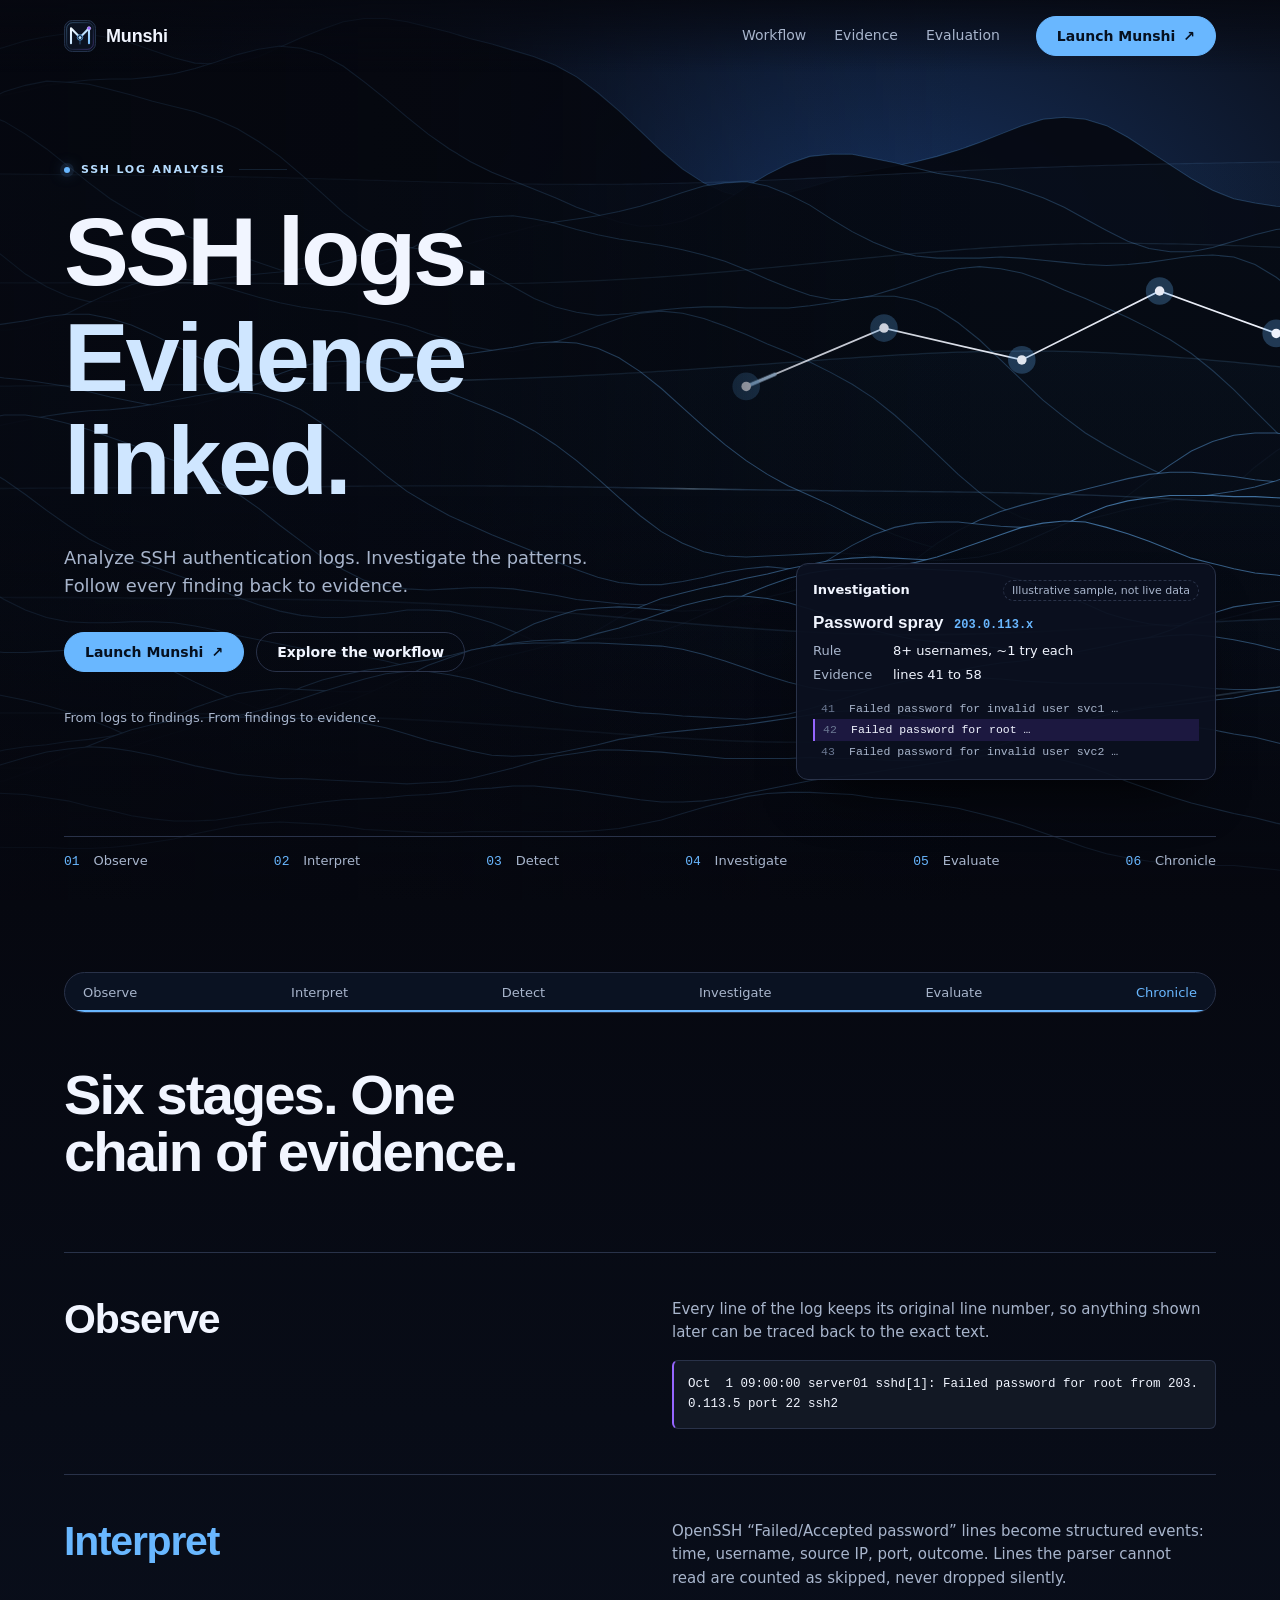
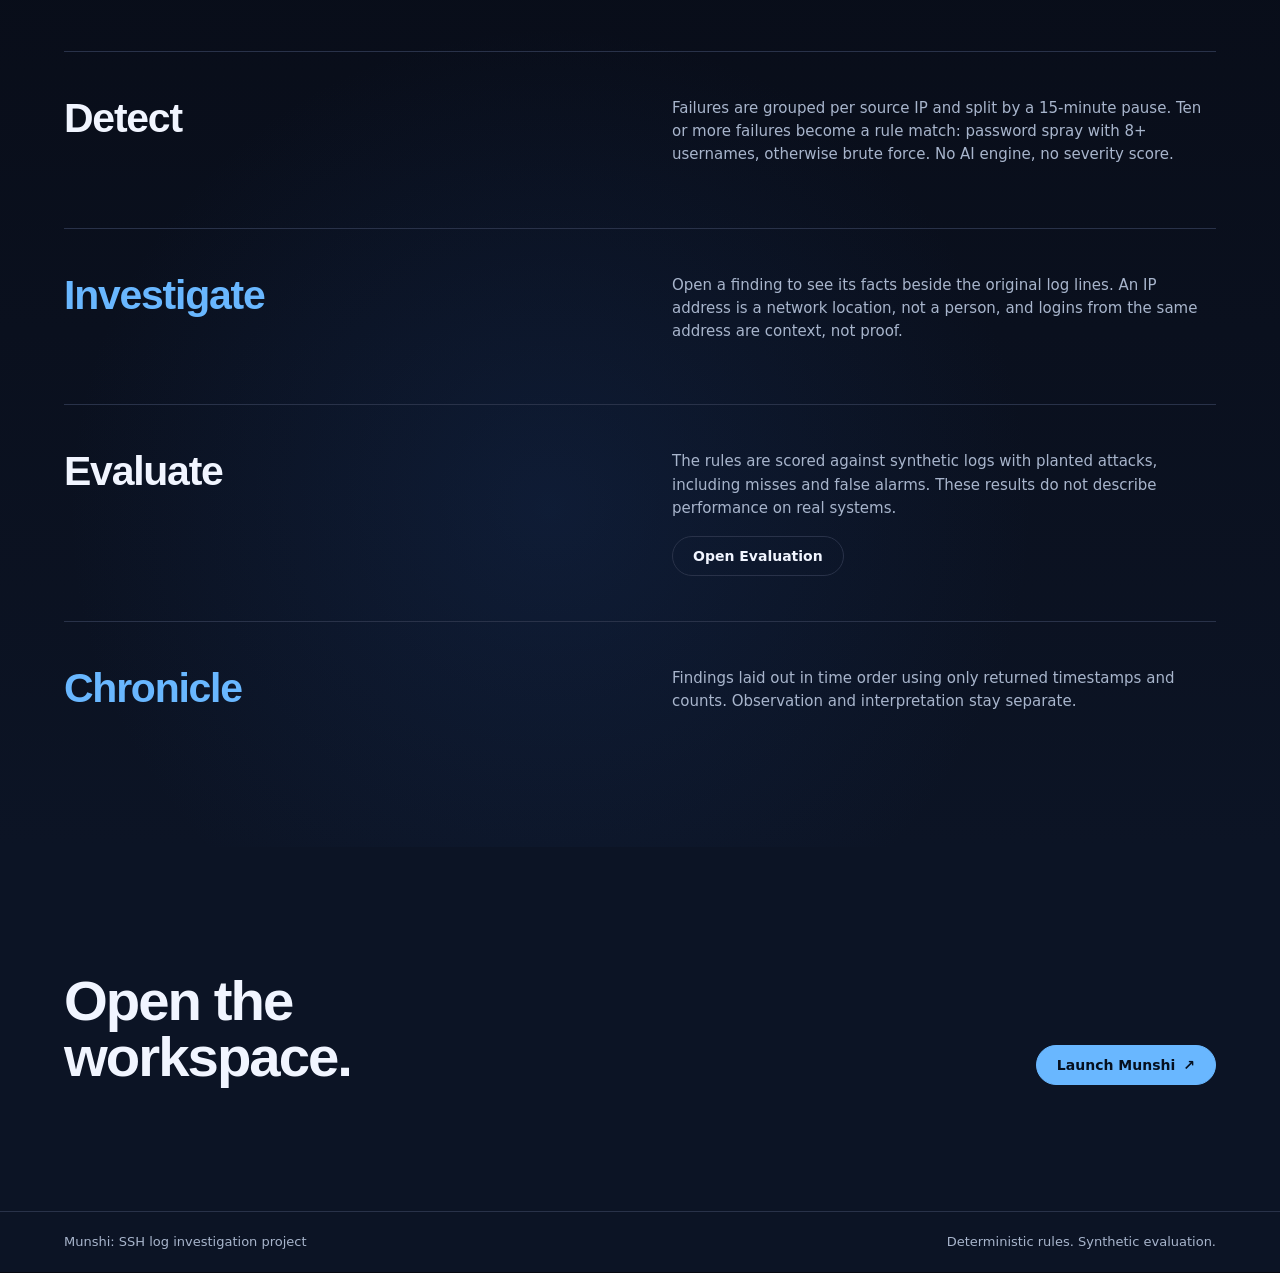
==== commit eb73c145: "Clarify vNext reports and source addresses" ====
--- a/static/munshi-vnext/index.html
+++ b/static/munshi-vnext/index.html
@@ -3,7 +3,7 @@
 <head>
 <meta charset="utf-8"><meta name="viewport" content="width=device-width, initial-scale=1">
 <meta name="theme-color" content="#060810">
-<title>Munshi: every signal, accounted for</title>
+<title>Munshi: SSH log analysis</title>
 <link rel="icon" href="assets/munshi-mark.svg" type="image/svg+xml">
 <link rel="stylesheet" href="styles.css">
 </head>
@@ -20,11 +20,11 @@
 <canvas id="fx" aria-hidden="true"></canvas><div class="spot" aria-hidden="true"></div>
 <div class="layer sig" data-k="12,6,.08"><svg viewBox="0 0 1600 900" preserveAspectRatio="xMidYMid slice" focusable="false" role="group" aria-label="Munshi signal route, six stages"><path class="route" pathLength="1" d="M900 390 L1030 335 L1160 365 L1290 300 L1400 340 L1510 315"/><path class="trail" pathLength="1" d="M900 390 L1030 335 L1160 365 L1290 300 L1400 340 L1510 315"/><g class="node n0" data-s="0" transform="translate(900 390)"><a href="#c0" aria-label="Observe: go to the Observe chapter"><circle class="hit" r="24"/><circle class="halo" r="13"/><circle class="core" r="4.5"/><text class="lab" y="-26" text-anchor="middle">Observe</text></a></g><g class="node n1" data-s="1" transform="translate(1030 335)"><a href="#c1" aria-label="Interpret: go to the Interpret chapter"><circle class="hit" r="24"/><circle class="halo" r="13"/><circle class="core" r="4.5"/><text class="lab" y="-26" text-anchor="middle">Interpret</text></a></g><g class="node n2" data-s="2" transform="translate(1160 365)"><a href="#c2" aria-label="Detect: go to the Detect chapter"><circle class="hit" r="24"/><circle class="halo" r="13"/><circle class="core" r="4.5"/><text class="lab" y="-26" text-anchor="middle">Detect</text></a></g><g class="node n3" data-s="3" transform="translate(1290 300)"><a href="#c3" aria-label="Investigate: go to the Investigate chapter"><circle class="hit" r="24"/><circle class="halo" r="13"/><circle class="core" r="4.5"/><text class="lab" y="-26" text-anchor="middle">Investigate</text></a></g><g class="node n4" data-s="4" transform="translate(1400 340)"><a href="#c4" aria-label="Evaluate: go to the Evaluate chapter"><circle class="hit" r="24"/><circle class="halo" r="13"/><circle class="core" r="4.5"/><text class="lab" y="-26" text-anchor="middle">Evaluate</text></a></g><g class="node n5" data-s="5" transform="translate(1510 315)"><a href="#c5" aria-label="Chronicle: go to the Chronicle chapter"><circle class="hit" r="24"/><circle class="halo" r="13"/><circle class="core" r="4.5"/><text class="lab" y="-26" text-anchor="middle">Chronicle</text></a></g></svg></div><div class="shade" aria-hidden="true"></div></div>
  <div class="hero-in">
-  <p class="kick rv"><span class="kick-dot" aria-hidden="true"></span><span class="kick-copy">SSH security intelligence</span><span class="kick-trace" aria-hidden="true"></span></p>
-  <h1 id="h1"><span class="ln1"><span>Every signal.</span></span><span class="ln2"><span>Accounted for.</span></span></h1>
+  <p class="kick rv"><span class="kick-dot" aria-hidden="true"></span><span class="kick-copy">SSH log analysis</span><span class="kick-trace" aria-hidden="true"></span></p>
+  <h1 id="h1"><span class="ln1"><span>SSH logs.</span></span><span class="ln2"><span>Evidence linked.</span></span></h1>
   <p class="lead rv">Analyze SSH authentication logs. Investigate the patterns. Follow every finding back to evidence.</p>
   <div class="cta rv"><button class="btn solid" data-open="analyze">Launch Munshi <i aria-hidden="true">&#8599;</i></button><a class="btn ghost" href="#story">Explore the workflow</a></div>
-  <p class="creed rv">From logs to insight. From noise to truth.</p>
+  <p class="creed rv">From logs to findings. From findings to evidence.</p>
  </div>
  <aside class="panel-peek" aria-label="Illustrative sample of the investigation view">
   <div class="pk-h"><b>Investigation</b><span class="tag">Illustrative sample, not live data</span></div>
--- a/static/munshi-vnext/styles.css
+++ b/static/munshi-vnext/styles.css
@@ -214,3 +214,176 @@
 
 /* Clean-wave art direction: decorative dot rows/particle texture are intentionally removed. */
 .layer .dots{display:none!important}
+
+/* =========================================================
+   EVIDENCE-LINKED NARRATIVE
+   Premium presentation for verified claims and source links
+   ========================================================= */
+
+.narrative-panel {
+  position: relative;
+  overflow: hidden;
+  padding: 22px;
+  background:
+    linear-gradient(125deg, rgba(61, 91, 153, 0.09), transparent 48%),
+    var(--surf);
+  border-color: #303951;
+  box-shadow: inset 0 1px 0 rgba(255, 255, 255, 0.025);
+}
+
+.narrative-panel::before {
+  content: "";
+  position: absolute;
+  top: 0;
+  bottom: 0;
+  left: 0;
+  width: 2px;
+  background: linear-gradient(
+    180deg,
+    var(--blue),
+    var(--vio) 58%,
+    transparent
+  );
+  opacity: 0.85;
+  pointer-events: none;
+}
+
+.narrative-head {
+  display: flex;
+  align-items: flex-start;
+  justify-content: space-between;
+  gap: 16px;
+  flex-wrap: wrap;
+  margin-bottom: 16px;
+}
+
+.narrative-head > div {
+  min-width: 0;
+}
+
+.narrative-panel .narrative-head h3 {
+  margin: 0 0 5px;
+  color: var(--tx);
+  font-size: 14px;
+  font-weight: 650;
+  letter-spacing: -0.01em;
+}
+
+.narrative-head .sub {
+  margin: 0;
+  font-size: 12px;
+  line-height: 1.6;
+}
+
+.narrative-head .pill {
+  flex-shrink: 0;
+  white-space: nowrap;
+}
+
+.narrative-summary {
+  margin: 0 0 12px;
+  padding: 15px 17px;
+  color: var(--tx);
+  background: rgba(105, 183, 255, 0.055);
+  border: 1px solid rgba(105, 183, 255, 0.17);
+  border-radius: 8px;
+  font-size: 14px;
+  line-height: 1.75;
+  overflow-wrap: anywhere;
+  max-width: 82ch;
+}
+
+.narrative-claim {
+  padding: 15px 0;
+  border-top: 1px solid var(--line);
+}
+
+.narrative-claim-title {
+  margin-bottom: 7px;
+  color: var(--blue);
+  font-size: 10px;
+  font-weight: 700;
+  letter-spacing: 0.12em;
+  line-height: 1.5;
+  text-transform: uppercase;
+}
+
+.narrative-claim p {
+  margin: 0;
+  max-width: 82ch;
+  color: var(--tx);
+  font-size: 13px;
+  line-height: 1.75;
+  overflow-wrap: anywhere;
+}
+
+.narrative-links {
+  display: flex;
+  flex-wrap: wrap;
+  align-items: center;
+  gap: 7px;
+  margin-top: 11px;
+}
+
+.narrative-links .app-btn {
+  padding: 5px 10px;
+  color: #cbdcff;
+  background: #101827;
+  border-color: #34415a;
+  border-radius: 6px;
+  font-size: 11px;
+  font-weight: 600;
+  transition:
+    color 160ms ease,
+    background 160ms ease,
+    border-color 160ms ease,
+    transform 160ms ease;
+}
+
+.narrative-links .app-btn:hover {
+  color: #ffffff;
+  background: #192641;
+  border-color: var(--blue);
+}
+
+.narrative-links .app-btn:focus-visible {
+  outline: 2px solid var(--blue);
+  outline-offset: 3px;
+}
+
+.narrative-links .app-btn:active {
+  transform: translateY(1px);
+}
+
+.narrative-foot {
+  margin: 12px 0 0;
+  padding-top: 12px;
+  border-top: 1px solid var(--line);
+  font-size: 11px;
+  line-height: 1.6;
+}
+
+@media (max-width: 640px) {
+  .narrative-panel {
+    padding: 17px;
+  }
+
+  .narrative-summary {
+    padding: 12px;
+    font-size: 13px;
+  }
+
+  .narrative-claim p {
+    font-size: 12px;
+  }
+
+  .narrative-head {
+    gap: 10px;
+  }
+}
+
+@media (prefers-reduced-motion: reduce) {
+  .narrative-links .app-btn {
+    transition: none;
+  }
+}
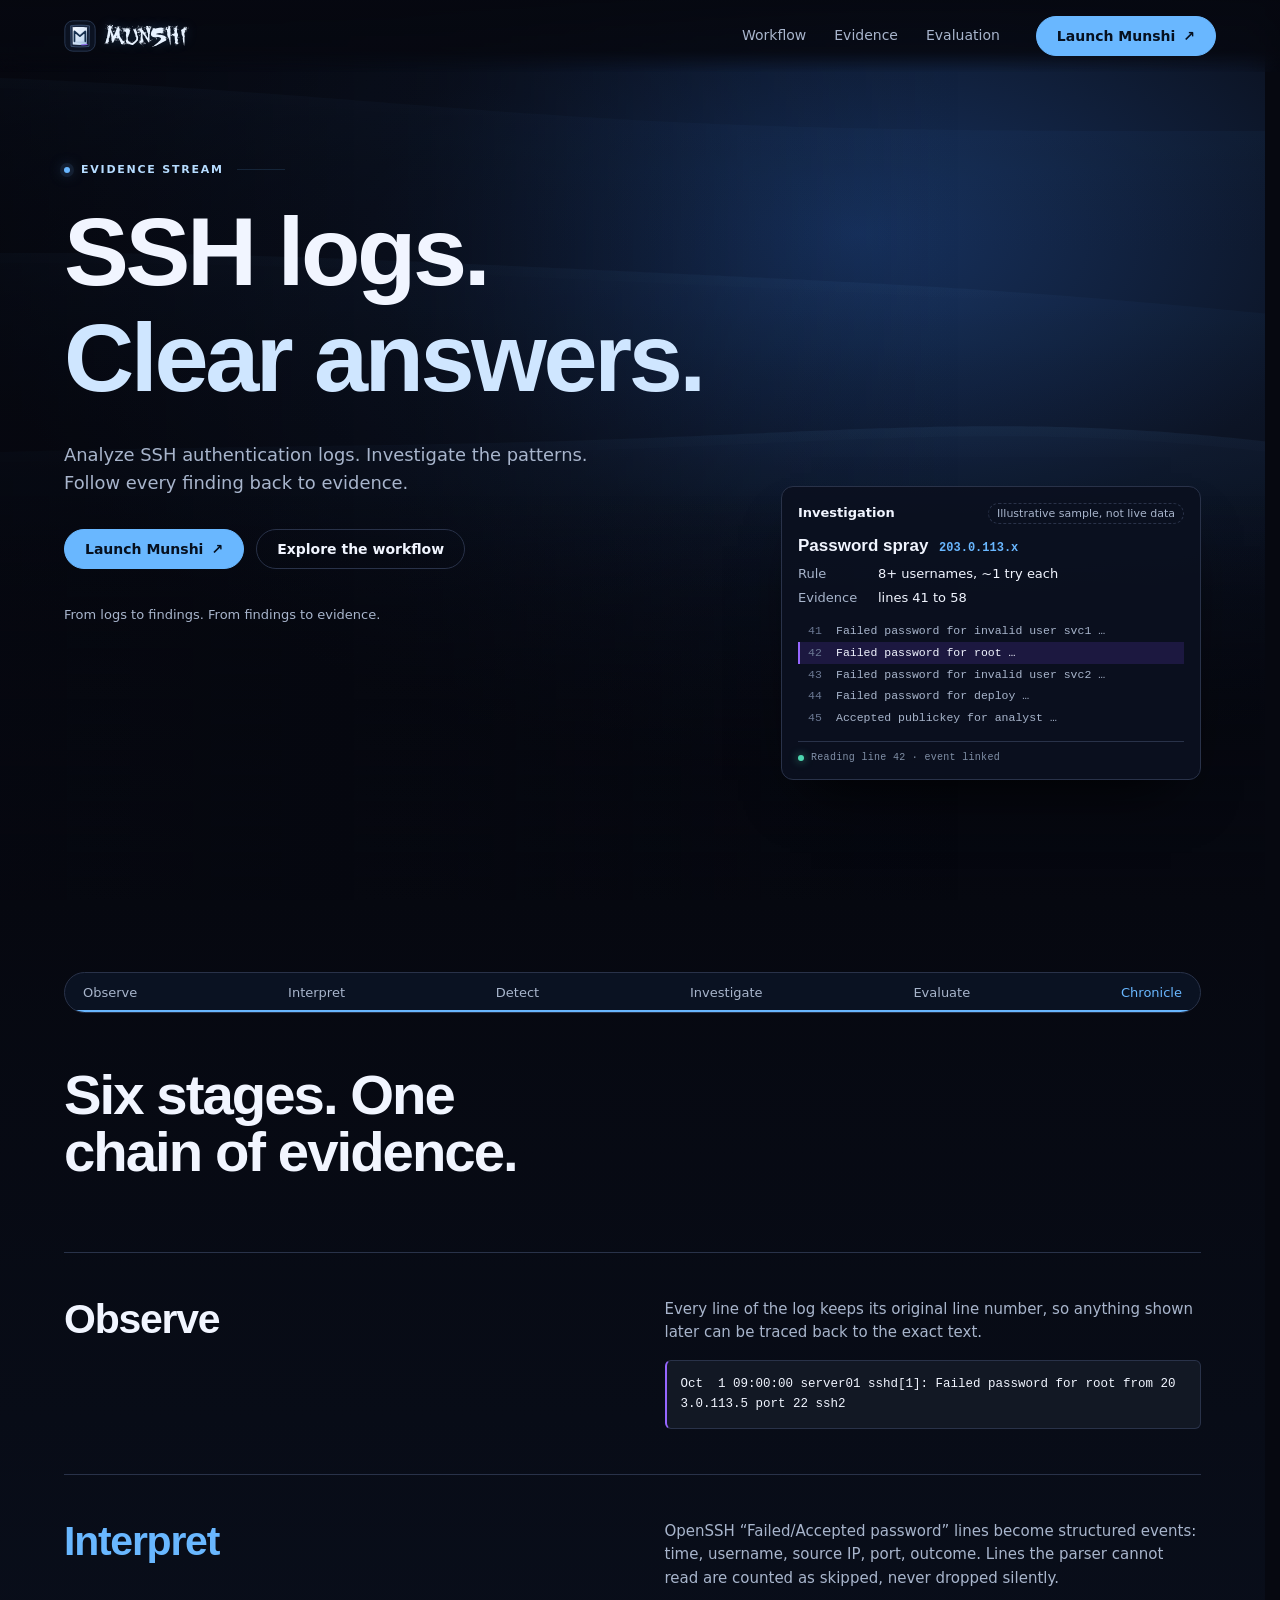
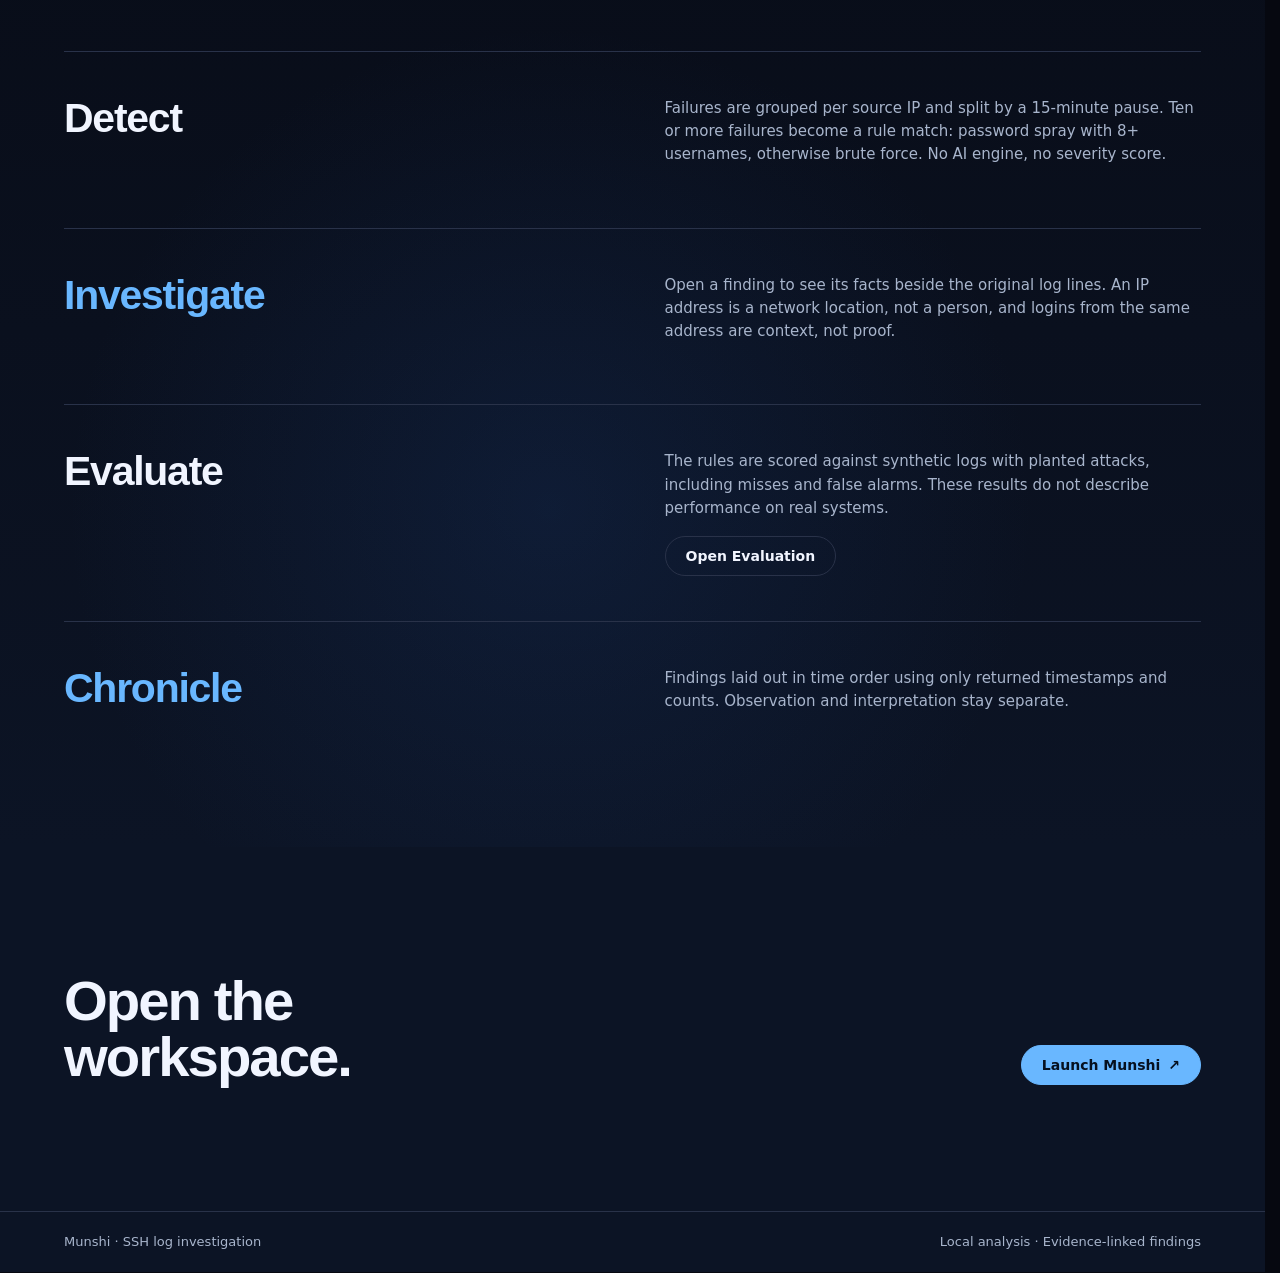
==== commit d439bb22: "Polish vNext investigation experience Add the stable workspace gateway, evidence replay, parsing pre" ====
--- a/static/munshi-vnext/index.html
+++ b/static/munshi-vnext/index.html
@@ -3,7 +3,7 @@
 <head>
 <meta charset="utf-8"><meta name="viewport" content="width=device-width, initial-scale=1">
 <meta name="theme-color" content="#060810">
-<title>Munshi: SSH log analysis</title>
+<title>Munshi | SSH authentication investigation</title>
 <link rel="icon" href="assets/munshi-mark.svg" type="image/svg+xml">
 <link rel="stylesheet" href="styles.css">
 </head>
@@ -20,19 +20,19 @@
 <canvas id="fx" aria-hidden="true"></canvas><div class="spot" aria-hidden="true"></div>
 <div class="layer sig" data-k="12,6,.08"><svg viewBox="0 0 1600 900" preserveAspectRatio="xMidYMid slice" focusable="false" role="group" aria-label="Munshi signal route, six stages"><path class="route" pathLength="1" d="M900 390 L1030 335 L1160 365 L1290 300 L1400 340 L1510 315"/><path class="trail" pathLength="1" d="M900 390 L1030 335 L1160 365 L1290 300 L1400 340 L1510 315"/><g class="node n0" data-s="0" transform="translate(900 390)"><a href="#c0" aria-label="Observe: go to the Observe chapter"><circle class="hit" r="24"/><circle class="halo" r="13"/><circle class="core" r="4.5"/><text class="lab" y="-26" text-anchor="middle">Observe</text></a></g><g class="node n1" data-s="1" transform="translate(1030 335)"><a href="#c1" aria-label="Interpret: go to the Interpret chapter"><circle class="hit" r="24"/><circle class="halo" r="13"/><circle class="core" r="4.5"/><text class="lab" y="-26" text-anchor="middle">Interpret</text></a></g><g class="node n2" data-s="2" transform="translate(1160 365)"><a href="#c2" aria-label="Detect: go to the Detect chapter"><circle class="hit" r="24"/><circle class="halo" r="13"/><circle class="core" r="4.5"/><text class="lab" y="-26" text-anchor="middle">Detect</text></a></g><g class="node n3" data-s="3" transform="translate(1290 300)"><a href="#c3" aria-label="Investigate: go to the Investigate chapter"><circle class="hit" r="24"/><circle class="halo" r="13"/><circle class="core" r="4.5"/><text class="lab" y="-26" text-anchor="middle">Investigate</text></a></g><g class="node n4" data-s="4" transform="translate(1400 340)"><a href="#c4" aria-label="Evaluate: go to the Evaluate chapter"><circle class="hit" r="24"/><circle class="halo" r="13"/><circle class="core" r="4.5"/><text class="lab" y="-26" text-anchor="middle">Evaluate</text></a></g><g class="node n5" data-s="5" transform="translate(1510 315)"><a href="#c5" aria-label="Chronicle: go to the Chronicle chapter"><circle class="hit" r="24"/><circle class="halo" r="13"/><circle class="core" r="4.5"/><text class="lab" y="-26" text-anchor="middle">Chronicle</text></a></g></svg></div><div class="shade" aria-hidden="true"></div></div>
  <div class="hero-in">
-  <p class="kick rv"><span class="kick-dot" aria-hidden="true"></span><span class="kick-copy">SSH log analysis</span><span class="kick-trace" aria-hidden="true"></span></p>
-  <h1 id="h1"><span class="ln1"><span>SSH logs.</span></span><span class="ln2"><span>Evidence linked.</span></span></h1>
+  <p class="kick rv"><span class="kick-dot" aria-hidden="true"></span><span class="kick-copy">Evidence stream</span><span class="kick-trace" aria-hidden="true"></span></p>
+  <h1 id="h1"><span class="ln1"><span>SSH logs.</span></span><span class="ln2"><span>Clear answers.</span></span></h1>
   <p class="lead rv">Analyze SSH authentication logs. Investigate the patterns. Follow every finding back to evidence.</p>
   <div class="cta rv"><button class="btn solid" data-open="analyze">Launch Munshi <i aria-hidden="true">&#8599;</i></button><a class="btn ghost" href="#story">Explore the workflow</a></div>
   <p class="creed rv">From logs to findings. From findings to evidence.</p>
  </div>
- <aside class="panel-peek" aria-label="Illustrative sample of the investigation view">
+  <aside class="panel-peek" aria-label="Illustrative replay of the investigation view">
   <div class="pk-h"><b>Investigation</b><span class="tag">Illustrative sample, not live data</span></div>
   <div class="pk-t">Password spray <code>203.0.113.x</code></div>
   <dl class="pk-f"><dt>Rule</dt><dd>8+ usernames, ~1 try each</dd><dt>Evidence</dt><dd>lines 41 to 58</dd></dl>
-  <pre class="pk-l"><span><b>41</b>Failed password for invalid user svc1 …</span><span class="hl"><b>42</b>Failed password for root …</span><span><b>43</b>Failed password for invalid user svc2 …</span></pre>
+   <pre class="pk-l"><span class="hl"><b>41</b>Failed password for invalid user svc1 …</span><span><b>42</b>Failed password for root …</span><span><b>43</b>Failed password for invalid user svc2 …</span><span><b>44</b>Failed password for deploy …</span><span><b>45</b>Accepted publickey for analyst …</span></pre>
+   <div class="pk-status" aria-hidden="true"><i></i><span>Reading line 41 · event linked</span></div>
  </aside>
- <ol class="strip" aria-label="Workflow"><li data-s="0">Observe</li><li data-s="1">Interpret</li><li data-s="2">Detect</li><li data-s="3">Investigate</li><li data-s="4">Evaluate</li><li data-s="5">Chronicle</li></ol>
 </section>
 <section class="story" id="story" data-stage="0">
  <nav class="rail" aria-label="Story progress"><ol><li data-s="0"><a href="#c0">Observe</a></li><li data-s="1"><a href="#c1">Interpret</a></li><li data-s="2"><a href="#c2">Detect</a></li><li data-s="3"><a href="#c3">Investigate</a></li><li data-s="4"><a href="#c4">Evaluate</a></li><li data-s="5"><a href="#c5">Chronicle</a></li></ol><span class="bar" aria-hidden="true"></span></nav>
@@ -46,12 +46,13 @@
 </section>
 <section class="final rv"><h2>Open the workspace.</h2><button class="btn solid" data-open="analyze">Launch Munshi <i aria-hidden="true">&#8599;</i></button></section>
 </main>
-<footer class="s-foot"><span>Munshi: SSH log investigation project</span><span>Deterministic rules. Synthetic evaluation.</span></footer>
+<footer class="s-foot"><span>Munshi · SSH log investigation</span><span>Local analysis · Evidence-linked findings</span></footer>
 </div>
 <div id="app" hidden>
  <aside class="side"><button class="brand" data-home aria-label="Munshi home"><img src="assets/munshi-mark.svg" alt="" width="28" height="28"><span>Munshi</span></button><nav id="nav" aria-label="Workspace"></nav><button class="kbd-hint" id="pal-open"><span>Search</span><kbd>Ctrl K</kbd></button><p class="side-note">Replay of loaded logs.<br>Not a live feed.</p></aside>
  <section class="work"><header class="top"><h1 id="crumb"></h1><span id="dataset" class="pill"></span></header><div id="view" class="view" tabindex="-1"></div></section>
 </div>
+<div id="gateway" hidden aria-hidden="true"><div class="gateway-panel gateway-panel-left"></div><div class="gateway-panel gateway-panel-right"></div><div class="gateway-mark"><span>MUNSHI</span><span>AWAITS</span></div><div class="gateway-line" aria-hidden="true"></div><div class="gateway-label">SECURE WORKSPACE</div></div>
 <div id="pal" class="pal" hidden role="dialog" aria-modal="true" aria-label="Command palette"><div class="pal-box"><input id="pal-in" type="text" placeholder="Go to a screen or search loaded findings" aria-label="Search" autocomplete="off"><ul id="pal-list" role="listbox"></ul></div></div>
 <p id="live" class="sr" role="status" aria-live="polite"></p>
 <script src="app.js"></script>
--- a/static/munshi-vnext/styles.css
+++ b/static/munshi-vnext/styles.css
@@ -2,8 +2,9 @@
 --ui:"Segoe UI Variable Text","Segoe UI",system-ui,-apple-system,"Helvetica Neue",Arial,sans-serif;
 --disp:"Segoe UI Variable Display","SF Pro Display","Avenir Next","Helvetica Neue","Segoe UI",Arial,sans-serif;
 --mono:ui-monospace,"SF Mono","Cascadia Code",Consolas,Menlo,monospace;--ease:cubic-bezier(.2,.7,.2,1)}
-*{box-sizing:border-box}html{scroll-behavior:smooth;scroll-padding-top:84px}
-body{margin:0;font:15px/1.55 var(--ui);background:var(--bg);color:var(--tx)}
+@font-face{font-family:"Shoguns Clan";src:url("assets/shoguns-clan.ttf") format("truetype");font-display:swap}
+*{box-sizing:border-box}html{scroll-behavior:smooth;scroll-padding-top:84px;scrollbar-gutter:stable}
+body{margin:0;font:15px/1.55 var(--ui);background:var(--bg);color:var(--tx);overflow-x:hidden}
 code,pre,.mono{font-family:var(--mono)}[hidden]{display:none!important}
 :focus-visible{outline:2px solid var(--vio);outline-offset:2px}
 .skip{position:absolute;left:-999px}.skip:focus{left:8px;top:8px;background:#fff;color:#000;padding:8px;z-index:99}
@@ -11,10 +12,12 @@
 .btn i{font-style:normal;transition:transform .16s}.btn:hover i{transform:translate(2px,-2px)}.btn:active{transform:scale(.97)}
 .btn.solid{background:var(--blue);border-color:var(--blue);color:#06101f}.btn.solid:hover{background:#9bd0ff}.btn.ghost:hover{border-color:var(--blue)}
 .brand{display:flex;align-items:center;gap:10px;font:700 18px var(--disp);color:var(--tx);text-decoration:none;background:none;border:0;cursor:pointer;padding:0;letter-spacing:-.01em}
-.s-head{position:fixed;top:0;left:0;right:0;z-index:20;display:flex;align-items:center;gap:36px;padding:16px 5vw;background:linear-gradient(#060810cc,#06081000)}
+.s-head .brand span,.side .brand span{font:400 25px/1 "Shoguns Clan",cursive;letter-spacing:.05em;color:#e7f2ff;text-shadow:0 0 12px #69b7ff40}
+.s-head{position:fixed;top:0;left:0;right:0;z-index:20;display:flex;align-items:center;gap:36px;padding:16px 5vw;background:linear-gradient(180deg,#060810f2 0%,#060810d9 72%,#06081000 100%);-webkit-backdrop-filter:blur(12px);backdrop-filter:blur(12px);isolation:isolate}
 .s-head nav{display:flex;gap:28px;margin-left:auto}.s-head nav a{color:var(--tx2);text-decoration:none;font-size:14px;transition:color .16s}.s-head nav a:hover{color:var(--tx)}
 .hero{position:relative;min-height:100vh;padding:clamp(120px,18vh,190px) 5vw 120px;overflow:hidden;display:grid;grid-template-columns:minmax(0,1.15fr) minmax(0,.85fr);align-items:start;--px:0;--py:0}
 .stage{position:absolute;inset:0;z-index:0;opacity:0;animation:fadein .9s var(--ease) .05s forwards}
+.stage .layer{display:none}
 .hero-in{position:relative;z-index:2}
 .kick{color:var(--blue);font-size:14px;margin:0 0 20px;letter-spacing:.02em}
 .hero h1{font:800 clamp(48px,7.6vw,128px)/.94 var(--disp);letter-spacing:-.045em;margin:0}
@@ -27,7 +30,9 @@
 .pk-h{display:flex;justify-content:space-between;gap:8px;font-size:13px;margin-bottom:12px}.tag{font-size:11px;color:var(--tx2);border:1px dashed var(--line);border-radius:99px;padding:1px 8px}
 .pk-t{font:600 17px var(--disp);margin-bottom:8px}.pk-t code{font-size:12px;color:var(--blue);margin-left:6px}
 .pk-f{display:grid;grid-template-columns:70px 1fr;gap:4px 10px;font-size:13px;margin:0 0 12px}.pk-f dt{color:var(--tx2)}.pk-f dd{margin:0}
-.pk-l{margin:0;font-size:11.5px;color:var(--tx2)}.pk-l span{display:block;padding:2px 8px;white-space:nowrap;overflow:hidden;text-overflow:ellipsis}.pk-l b{display:inline-block;width:28px;font-weight:400;color:#6b7893}.pk-l .hl{background:#1c1840;border-left:2px solid var(--vio);color:var(--tx)}
+.pk-l{margin:0;font-size:11.5px;color:var(--tx2)}.pk-l span{display:block;padding:2px 8px;white-space:nowrap;overflow:hidden;text-overflow:ellipsis;border-left:2px solid transparent;transition:background .45s var(--ease),border-color .45s var(--ease),color .45s var(--ease)}.pk-l b{display:inline-block;width:28px;font-weight:400;color:#6b7893}.pk-l .hl{background:#1c1840;border-left-color:var(--vio);color:var(--tx)}
+.pk-status{display:flex;align-items:center;gap:7px;margin-top:12px;padding-top:10px;border-top:1px solid #293249;color:#8190a8;font:10px var(--mono);letter-spacing:.03em}.pk-status i{width:6px;height:6px;border-radius:50%;background:var(--jade);box-shadow:0 0 9px #4dd6b0aa;animation:replay-pulse 1.8s ease-in-out infinite}.pk-status span{min-width:0;overflow:hidden;text-overflow:ellipsis;white-space:nowrap}
+@keyframes replay-pulse{50%{opacity:.45;transform:scale(.75)}}
 .strip{position:absolute;z-index:2;left:5vw;right:5vw;bottom:28px;display:flex;justify-content:space-between;list-style:none;margin:0;padding:14px 0 0;border-top:1px solid var(--line);font-size:13px;color:var(--tx2);counter-reset:s}
 .strip li{counter-increment:s}.strip li::before{content:counter(s,decimal-leading-zero) " ";color:var(--blue);font-family:var(--mono);margin-right:6px}
 .story{padding:14vh 5vw 8vh;background:linear-gradient(var(--bg),var(--navy))}
@@ -49,14 +54,14 @@
 .kbd-hint{display:flex;justify-content:space-between;align-items:center;font:13px var(--ui);color:var(--tx2);background:var(--bg);border:1px solid var(--line);border-radius:8px;padding:8px 10px;cursor:pointer}kbd{font:11px var(--mono);border:1px solid var(--line);border-radius:4px;padding:1px 5px}
 .side-note{margin-top:auto;font-size:12px;color:var(--tx2)}
 .work{display:flex;flex-direction:column;min-width:0;height:100vh;background:radial-gradient(1200px 400px at 80% -10%,#101c36,transparent)}
-.top{display:flex;justify-content:space-between;align-items:center;padding:12px 28px;border-bottom:1px solid var(--line)}.top h1{font-size:14px;font-weight:600;margin:0}
-.pill{font-size:12px;border:1px solid var(--line);padding:3px 10px;border-radius:99px;color:var(--tx2)}.pill.on{color:var(--tx);border-color:var(--jade)}
+.top{display:flex;justify-content:space-between;align-items:center;padding:12px 28px;border-bottom:1px solid var(--line);background:#0a1120e6}.top h1{font:600 11px var(--mono);letter-spacing:.16em;text-transform:uppercase;color:var(--tx2);margin:0}.pill{font-size:12px;border:1px solid var(--line);padding:4px 11px;border-radius:99px;color:var(--tx2);letter-spacing:.01em}.pill::before{content:"";display:inline-block;width:6px;height:6px;margin:0 7px 1px 0;border-radius:50%;background:var(--line)}.pill.on{color:var(--tx);border-color:#356d68}.pill.on::before{background:var(--jade);box-shadow:0 0 8px #4dd6b066}
 .view{padding:24px 28px 56px;overflow:auto;flex:1;animation:vin .22s var(--ease)}@keyframes vin{from{opacity:0;transform:translateY(6px)}to{opacity:1;transform:none}}
 .view h2{font:700 28px var(--disp);letter-spacing:-.025em;margin:0}.sub{color:var(--tx2);margin:4px 0 18px;max-width:72ch}
 .panel{background:var(--surf);border:1px solid var(--line);border-radius:10px;padding:16px;margin-bottom:14px;min-width:0}.panel h3{margin:0 0 12px;font-size:12px;font-weight:600;color:var(--tx2);letter-spacing:.02em}
 .g4{display:grid;grid-template-columns:repeat(auto-fit,minmax(170px,1fr));gap:12px;margin-bottom:14px}.g4 .panel{margin:0}
 .g2{display:grid;grid-template-columns:minmax(0,1.7fr) minmax(0,1fr);gap:14px}.g3{display:grid;grid-template-columns:minmax(0,320px) minmax(0,1fr);gap:14px}
 .met small{color:var(--tx2);display:block}.met b{font:700 30px var(--disp);display:block;letter-spacing:-.02em}.met span{font-size:12px;color:var(--tx2)}.met.red b{color:var(--red)}.met.jade b{color:var(--jade)}
+.complete-card{padding:20px 20px 18px}.complete-card>small{font-size:12px;letter-spacing:.02em}.complete-card>b{margin-top:6px;line-height:1.1}.complete-meta{display:grid;grid-template-columns:repeat(auto-fit,minmax(130px,1fr));gap:14px;margin:18px 0 16px;padding-top:14px;border-top:1px solid var(--line)}.complete-meta div{display:flex;flex-direction:column;gap:4px;min-width:0}.complete-meta span{font:10px var(--mono);letter-spacing:.08em;text-transform:uppercase;color:var(--tx2)}.complete-meta strong{overflow:hidden;text-overflow:ellipsis;white-space:nowrap;color:var(--tx);font-size:13px;font-weight:600}.complete-actions{display:flex;gap:8px;flex-wrap:wrap;padding-top:2px}
 .app-btn{font:600 13px var(--ui);color:var(--tx);background:#171d2e;border:1px solid var(--line);border-radius:8px;padding:7px 13px;cursor:pointer;transition:border-color .16s,background .16s}.app-btn:hover{border-color:var(--vio)}.app-btn:active{transform:scale(.97)}.app-btn.pri{background:var(--vio);border-color:var(--vio);color:#0b0720}
 .chips{display:flex;gap:8px;flex-wrap:wrap;margin-bottom:14px;align-items:center}.chip{font:13px var(--ui);color:var(--tx2);background:none;border:1px solid var(--line);border-radius:99px;padding:5px 12px;cursor:pointer}.chip.on{color:var(--tx);border-color:var(--vio);background:#171a38}
 .in-s{font:13px var(--ui);color:var(--tx);background:var(--bg);border:1px solid var(--line);border-radius:8px;padding:7px 10px;min-width:200px}
@@ -94,9 +99,10 @@
 .sky{position:absolute;inset:0;background:radial-gradient(ellipse 70% 60% at 68% 26%,#17325f,#0C1425 55%,#060810)}
 .layer{position:absolute;left:-4%;top:-3%;width:108%;height:106%;pointer-events:none;will-change:transform}
 .layer svg{width:100%;height:100%;display:block;animation:drift 26s ease-in-out infinite alternate}
-.l0 svg{animation-duration:34s}.l1 svg,.sig svg{animation-direction:alternate-reverse}.l2 svg{animation-duration:20s}
-@keyframes drift{from{transform:translate3d(-8px,0,0)}to{transform:translate3d(8px,-3px,0)}}
-.layer .fill{fill:#060810;fill-opacity:.9}.layer .ln{fill:none;stroke:var(--blue);stroke-width:1}.layer .l0{opacity:.24}.layer .l1{opacity:.4}.layer .l2{opacity:.58}.layer .l3{opacity:.78}.dots{fill:#bfe0ff;opacity:.55}
+.l0 svg{animation-duration:34s}.l1 svg{animation-duration:27s;animation-direction:alternate-reverse}.l2 svg{animation-duration:21s}.l3 svg{animation-duration:17s;animation-direction:alternate-reverse}
+@keyframes drift{0%,100%{transform:translate3d(-10px,0,0) scale(1.01,1)}50%{transform:translate3d(8px,-5px,0) scale(1.015,1.025)}}
+.layer .fill{fill:#060810;fill-opacity:.9}.layer .ln{fill:none;stroke:var(--blue);stroke-width:1;animation:wave-glow 11s ease-in-out infinite}.layer .l0{opacity:.24}.layer .l1{opacity:.4}.layer .l2{opacity:.58}.layer .l3{opacity:.78}.layer.l1 .ln{animation-delay:-3.2s}.layer.l2 .ln{animation-delay:-6.1s}.layer.l3 .ln{animation-delay:-8.4s}.dots{fill:#bfe0ff;opacity:.55}
+@keyframes wave-glow{0%,58%,100%{opacity:.72;filter:none}68%,82%{opacity:1;filter:drop-shadow(0 0 2px rgba(105,183,255,.28))}}
 #fx{position:absolute;inset:0;width:100%;height:100%;pointer-events:none}
 .spot{position:absolute;left:0;top:0;width:560px;height:560px;margin:-280px 0 0 -280px;background:radial-gradient(circle,#69b7ff30,transparent 62%);opacity:0;transition:opacity .4s;pointer-events:none;will-change:transform}
 .shade{position:absolute;inset:0;background:linear-gradient(transparent 55%,var(--bg));pointer-events:none}
@@ -114,8 +120,9 @@
 .rail{position:sticky;top:60px;z-index:6;margin:-6vh 0 6vh;background:#0C1425e6;border:1px solid var(--line);border-radius:999px;padding:8px 18px;overflow:hidden}
 .rail ol{display:flex;justify-content:space-between;gap:12px;list-style:none;margin:0;padding:0;overflow-x:auto}.rail a{color:var(--tx2);text-decoration:none;font-size:13px;white-space:nowrap;transition:color .2s}.rail li.hot a{color:var(--tx)}.rail li.on a{color:var(--blue)}
 .rail .bar{position:absolute;left:0;bottom:0;height:2px;width:100%;background:var(--blue);transform:scaleX(0);transform-origin:left;transition:transform .5s var(--ease)}
-#site{transition:opacity .22s,transform .22s}#site.leave{opacity:0;transform:scale(1.012)}
-#app{animation:vin .3s var(--ease)}
+#site{transition:opacity .4s var(--ease)}#site::after,#site::before{display:none}#site.leave{opacity:.18}
+#gateway{position:fixed;inset:0;z-index:100;display:grid;place-items:center;background:transparent;opacity:0;overflow:hidden}#gateway[hidden]{display:none}#gateway::before{content:"";position:absolute;inset:0;background:radial-gradient(ellipse at 50% 48%,#182d50 0,#0c1425 42%,#060810 100%);opacity:.8}.gateway-panel{position:absolute;top:0;bottom:0;width:50.2%;z-index:2;background:#060810;will-change:transform}.gateway-panel-left{left:0}.gateway-panel-right{right:0}.gateway-mark,.gateway-label,.gateway-line{position:absolute;left:50%;z-index:3}.gateway-mark{top:calc(50% - 58px);display:flex;gap:.55em;color:#e7f2ff;font:400 29px/1 "Shoguns Clan",cursive;letter-spacing:.08em;text-shadow:0 0 14px #69b7ff88;transform:translate(-50%,10px);opacity:0}.gateway-mark span{display:block;opacity:0;transform:translateY(-14px) rotate(-3deg)}.gateway-label{top:calc(50% + 35px);color:#9eacc4;font:600 10px/1 var(--mono);letter-spacing:.22em;transform:translate(-50%,-10px);opacity:0}.gateway-line{top:50%;width:min(520px,70vw);height:1px;transform:translateX(-50%) scaleX(0);background:#6ebcff;box-shadow:0 0 18px #4f9cff88;z-index:4}.gateway-line::before,.gateway-line::after{content:"";position:absolute;top:0;width:50%;height:1px;background:#d9ecff;box-shadow:0 0 10px #6ebcff}.gateway-line::before{right:50%;transform-origin:right}.gateway-line::after{left:50%;transform-origin:left}.gateway-line,.gateway-mark,.gateway-label,.gateway-panel{animation:none}#gateway.active{animation:gateway-veil 5s linear both}#gateway.active .gateway-mark{animation:gateway-mark 5s var(--ease) both}#gateway.active .gateway-mark span:first-child{animation:ink-drop .55s var(--ease) .68s both}#gateway.active .gateway-mark span:last-child{animation:ink-drop .55s var(--ease) 1.38s both}#gateway.active .gateway-label{animation:gateway-label 5s var(--ease) both}#gateway.active .gateway-line{animation:gateway-line 5s var(--ease) both}#gateway.active .gateway-line::before{animation:gate-open-left .65s var(--ease) 2.25s both}#gateway.active .gateway-line::after{animation:gate-open-right .65s var(--ease) 2.25s both}#gateway.active .gateway-panel-left{animation:gate-panel-left 1.8s var(--ease) 2.75s both}#gateway.active .gateway-panel-right{animation:gate-panel-right 1.8s var(--ease) 2.75s both}@keyframes gateway-veil{0%,93%{opacity:1}100%{opacity:0}}@keyframes gateway-mark{0%,10%{opacity:0;transform:translate(-50%,10px)}18%,58%{opacity:1;transform:translate(-50%,0)}82%,100%{opacity:0;transform:translate(-50%,-6px)}}@keyframes ink-drop{0%{opacity:0;transform:translateY(-14px) rotate(-3deg)}55%{opacity:1;transform:translateY(2px) rotate(1deg)}100%{opacity:1;transform:translateY(0) rotate(0)}}@keyframes gateway-label{0%,23%{opacity:0;transform:translate(-50%,-10px)}36%,62%{opacity:1;transform:translate(-50%,0)}82%,100%{opacity:0}}@keyframes gateway-line{0%,10%{opacity:0;transform:translateX(-50%) scaleX(0)}22%,64%{opacity:1;transform:translateX(-50%) scaleX(1)}100%{opacity:0;transform:translateX(-50%) scaleX(1)}}@keyframes gate-open-left{to{transform:translateX(-24px)}}@keyframes gate-open-right{to{transform:translateX(24px)}}@keyframes gate-panel-left{to{transform:translateX(-100%)}}@keyframes gate-panel-right{to{transform:translateX(100%)}}
+#app{animation:gateway-in .42s var(--ease)}@keyframes gateway-in{from{opacity:0}to{opacity:1}}
 .pill::before{content:"";display:inline-block;width:7px;height:7px;border-radius:50%;background:var(--line);margin-right:7px}.pill[data-state=ok]::before{background:var(--jade)}.pill[data-state=err]::before{background:var(--red)}.pill[data-state=busy]::before{background:var(--blue);animation:pl 1s infinite alternate}
 .nav::after{content:"";position:absolute;left:0;top:22%;bottom:22%;width:2px;background:var(--vio);opacity:0}.nav.on::after{opacity:1;animation:growy .25s var(--ease)}@keyframes growy{from{transform:scaleY(0)}}
 .pvp{padding:12px 16px}.pv{display:block;width:100%;max-width:640px}.pv .seg{stroke:var(--blue);opacity:.55;stroke-width:2;fill:none;stroke-dasharray:1;stroke-dashoffset:1;animation:draw .5s var(--ease) forwards}.pv .s1{animation-delay:.05s}.pv .s2{animation-delay:.25s}.pv .s3{animation-delay:.45s}
@@ -124,7 +131,7 @@
 .tl::before{transform-origin:top;animation:drawy .7s var(--ease) both}@keyframes drawy{from{transform:scaleY(0)}}
 .tl li{animation:vin .35s var(--ease) both}.tl li:nth-child(2){animation-delay:.06s}.tl li:nth-child(3){animation-delay:.12s}.tl li:nth-child(4){animation-delay:.18s}.tl li:nth-child(5){animation-delay:.24s}.tl li:nth-child(n+6){animation-delay:.3s}
 @media(max-width:900px){.rail{border-radius:12px;margin-top:0}.node .lab{display:none}}
-@media(prefers-reduced-motion:reduce){*,*::before,*::after{animation-iteration-count:1!important}.layer svg,.sig .trail{animation:none!important}.sig .trail{display:none}.sig .node,.sig .route{opacity:1!important;stroke-dashoffset:0}.spot,#fx{display:none}}
+@media(prefers-reduced-motion:reduce){*,*::before,*::after{animation-iteration-count:1!important}#site,#site::after,#app,#gateway{transition:none!important;animation:none!important}.layer svg,.layer .ln,.sig .trail{animation:none!important}.layer .ln{filter:none!important}.sig .trail{display:none}.sig .node,.sig .route{opacity:1!important;stroke-dashoffset:0}.spot,#fx{display:none}}
 
 
 /* Focused visual refinement: stable headline typography, signal-eyebrow, readable chart readout and path nodes. */
@@ -207,7 +214,7 @@
 }
 
 /* Targeted refinement: visible ocean motion and balanced upload guidance. */
-#fx{mix-blend-mode:screen;opacity:.98}
+#fx{display:block;mix-blend-mode:screen;opacity:.82}
 .drop .drop-help{max-width:100%;width:100%;margin:10px auto 18px;font-size:clamp(14px,1.15vw,16px);line-height:1.45;white-space:nowrap;text-wrap:balance;color:var(--tx2)}
 @media(max-width:760px){.drop .drop-help{white-space:normal;max-width:34ch;margin-inline:auto}.drop{padding:24px 18px}}
 @media(prefers-reduced-motion:reduce){#fx{display:none}}
@@ -363,7 +370,287 @@
   line-height: 1.6;
 }
 
+.parse-console {
+  position: relative;
+  display: grid;
+  grid-template-columns: 92px 1fr;
+  gap: 18px 20px;
+  overflow: hidden;
+  padding: 24px;
+  border: 1px solid #34415a;
+  border-radius: 12px;
+  background:
+    radial-gradient(circle at 12% 50%, #243a67aa, transparent 28%),
+    linear-gradient(135deg, #101b31, #0b111e 70%);
+  box-shadow: 0 24px 55px -35px #000, inset 0 1px #ffffff0c;
+}
+
+.parse-console::after {
+  position: absolute;
+  inset: 0;
+  pointer-events: none;
+  content: "";
+  background: repeating-linear-gradient(0deg, transparent 0 5px, #ffffff04 6px);
+  opacity: .55;
+}
+
+.parse-orbit {
+  position: relative;
+  width: 76px;
+  height: 76px;
+  border: 1px solid #69b7ff42;
+  border-radius: 50%;
+  box-shadow: 0 0 35px #397ec52e, inset 0 0 20px #397ec51c;
+}
+
+.parse-orbit::before,
+.parse-orbit::after {
+  position: absolute;
+  inset: 10px;
+  border: 1px solid #9666ff55;
+  border-radius: 50%;
+  content: "";
+  animation: parse-spin 3s linear infinite;
+}
+
+.parse-orbit::after {
+  inset: 20px;
+  border-color: #4dd6b088;
+  animation-direction: reverse;
+  animation-duration: 2s;
+}
+
+.orbit-core {
+  position: absolute;
+  top: 50%;
+  left: 50%;
+  width: 12px;
+  height: 12px;
+  border-radius: 50%;
+  background: var(--blue);
+  box-shadow: 0 0 0 5px #69b7ff1a, 0 0 25px #69b7ff;
+  transform: translate(-50%, -50%);
+  animation: parse-pulse 1.4s ease-in-out infinite;
+}
+
+.parse-orbit i {
+  position: absolute;
+  top: 50%;
+  left: 50%;
+  width: 5px;
+  height: 5px;
+  border-radius: 50%;
+  background: var(--jade);
+  transform-origin: -27px 0;
+  animation: parse-satellite 2.2s linear infinite;
+}
+
+.parse-orbit i:nth-of-type(2) {
+  background: var(--vio);
+  animation-delay: -.73s;
+  animation-duration: 2.8s;
+}
+
+.parse-orbit i:nth-of-type(3) {
+  background: var(--red);
+  animation-delay: -1.4s;
+  animation-duration: 3.4s;
+}
+
+.parse-copy {
+  position: relative;
+  z-index: 1;
+  display: flex;
+  flex-direction: column;
+  justify-content: center;
+  min-width: 0;
+}
+
+.parse-copy b {
+  font: 700 17px var(--disp);
+  letter-spacing: -.02em;
+}
+
+.parse-copy span {
+  margin-top: 4px;
+  color: var(--tx2);
+  font-size: 12px;
+}
+
+.parse-feed {
+  position: relative;
+  z-index: 1;
+  grid-column: 1 / -1;
+  display: grid;
+  gap: 5px;
+  min-height: 116px;
+  padding: 12px 14px;
+  overflow: hidden;
+  border: 1px solid #34415a;
+  border-radius: 8px;
+  background: #070d19b8;
+  font: 11px/1.35 var(--mono);
+}
+
+.parse-feed::after {
+  position: absolute;
+  top: -20%;
+  left: 0;
+  width: 100%;
+  height: 22%;
+  content: "";
+  background: linear-gradient(180deg, transparent, #69b7ff20, transparent);
+  animation: parse-scan 3.8s var(--ease) infinite;
+  pointer-events: none;
+}
+
+.parse-feed div {
+  display: grid;
+  grid-template-columns: 34px minmax(0, 1fr) auto;
+  gap: 10px;
+  align-items: center;
+  min-width: 0;
+  color: #b8c5d9;
+  opacity: 0;
+  transform: translateY(5px);
+  animation: parse-line-in .7s var(--ease) forwards;
+}
+
+.parse-feed div:nth-child(2) { animation-delay: .3s; }
+.parse-feed div:nth-child(3) { animation-delay: .6s; }
+.parse-feed div:nth-child(4) { animation-delay: .9s; }
+.parse-feed small { color: #6f7f9a; }
+.parse-feed span { overflow: hidden; text-overflow: ellipsis; white-space: nowrap; }
+.parse-feed code { color: #7fc4ff; font-size: 10px; }
+
+.parse-steps {
+  position: relative;
+  z-index: 1;
+  grid-column: 1 / -1;
+  display: grid;
+  grid-template-columns: repeat(4, 1fr);
+  gap: 8px;
+  margin: 4px 0 0;
+  padding: 0;
+  list-style: none;
+}
+
+.parse-steps li {
+  position: relative;
+  display: flex;
+  min-width: 0;
+  gap: 9px;
+  align-items: flex-start;
+  padding-top: 12px;
+  border-top: 1px solid #34415a;
+  color: #71809a;
+  animation: parse-stage 3.8s ease-in-out infinite;
+}
+
+.parse-steps li:nth-child(2) { animation-delay: .45s; }
+.parse-steps li:nth-child(3) { animation-delay: .9s; }
+.parse-steps li:nth-child(4) { animation-delay: 1.35s; }
+
+.parse-num {
+  display: grid;
+  flex: 0 0 22px;
+  width: 22px;
+  height: 22px;
+  place-items: center;
+  border: 1px solid currentColor;
+  border-radius: 50%;
+  font: 600 9px var(--mono);
+}
+
+.parse-steps b,
+.parse-steps small {
+  display: block;
+}
+
+.parse-steps b {
+  font-size: 11px;
+  line-height: 1.3;
+}
+
+.parse-steps small {
+  margin-top: 2px;
+  color: var(--tx2);
+  font-size: 10px;
+  line-height: 1.3;
+}
+
+.parse-trace {
+  position: relative;
+  z-index: 1;
+  grid-column: 1 / -1;
+  display: flex;
+  align-items: center;
+  gap: 9px;
+  color: #6f7f9a;
+  font: 9px var(--mono);
+  letter-spacing: .1em;
+}
+
+.parse-trace i {
+  position: relative;
+  flex: 1;
+  height: 1px;
+  overflow: hidden;
+  background: #34415a;
+}
+
+.parse-trace i::after {
+  position: absolute;
+  top: -1px;
+  left: -20%;
+  width: 20%;
+  height: 3px;
+  content: "";
+  background: var(--blue);
+  box-shadow: 0 0 10px var(--blue);
+  animation: parse-trace 2.6s linear infinite;
+}
+
+@keyframes parse-spin { to { transform: rotate(360deg); } }
+@keyframes parse-satellite { to { transform: rotate(360deg); } }
+@keyframes parse-pulse { 50% { opacity: .55; transform: translate(-50%, -50%) scale(.78); } }
+@keyframes parse-stage {
+  0%, 100% { color: #71809a; border-color: #34415a; transform: translateY(0); }
+  35%, 60% { color: var(--tx); border-color: var(--blue); transform: translateY(-2px); }
+}
+@keyframes parse-trace { to { left: 100%; } }
+@keyframes parse-scan { 0% { transform: translateY(0); opacity: 0; } 15%, 75% { opacity: 1; } 100% { transform: translateY(620%); opacity: 0; } }
+@keyframes parse-line-in { to { opacity: 1; transform: none; } }
+
 @media (max-width: 640px) {
+  .parse-console {
+    grid-template-columns: 62px 1fr;
+    gap: 16px;
+    padding: 18px;
+  }
+
+  .parse-orbit {
+    width: 58px;
+    height: 58px;
+  }
+
+  .parse-steps {
+    grid-template-columns: repeat(2, 1fr);
+    gap: 12px 8px;
+  }
+
+  .parse-trace {
+    display: none;
+  }
+
+  .parse-feed div {
+    grid-template-columns: 30px minmax(0, 1fr);
+  }
+
+  .parse-feed code {
+    display: none;
+  }
+
   .narrative-panel {
     padding: 17px;
   }
@@ -383,6 +670,22 @@
 }
 
 @media (prefers-reduced-motion: reduce) {
+  .parse-orbit::before,
+  .parse-orbit::after,
+  .orbit-core,
+  .parse-orbit i,
+  .parse-steps li,
+  .parse-trace i::after {
+    animation: none;
+  }
+
+  .parse-feed::after,
+  .parse-feed div {
+    animation: none;
+    opacity: 1;
+    transform: none;
+  }
+
   .narrative-links .app-btn {
     transition: none;
   }
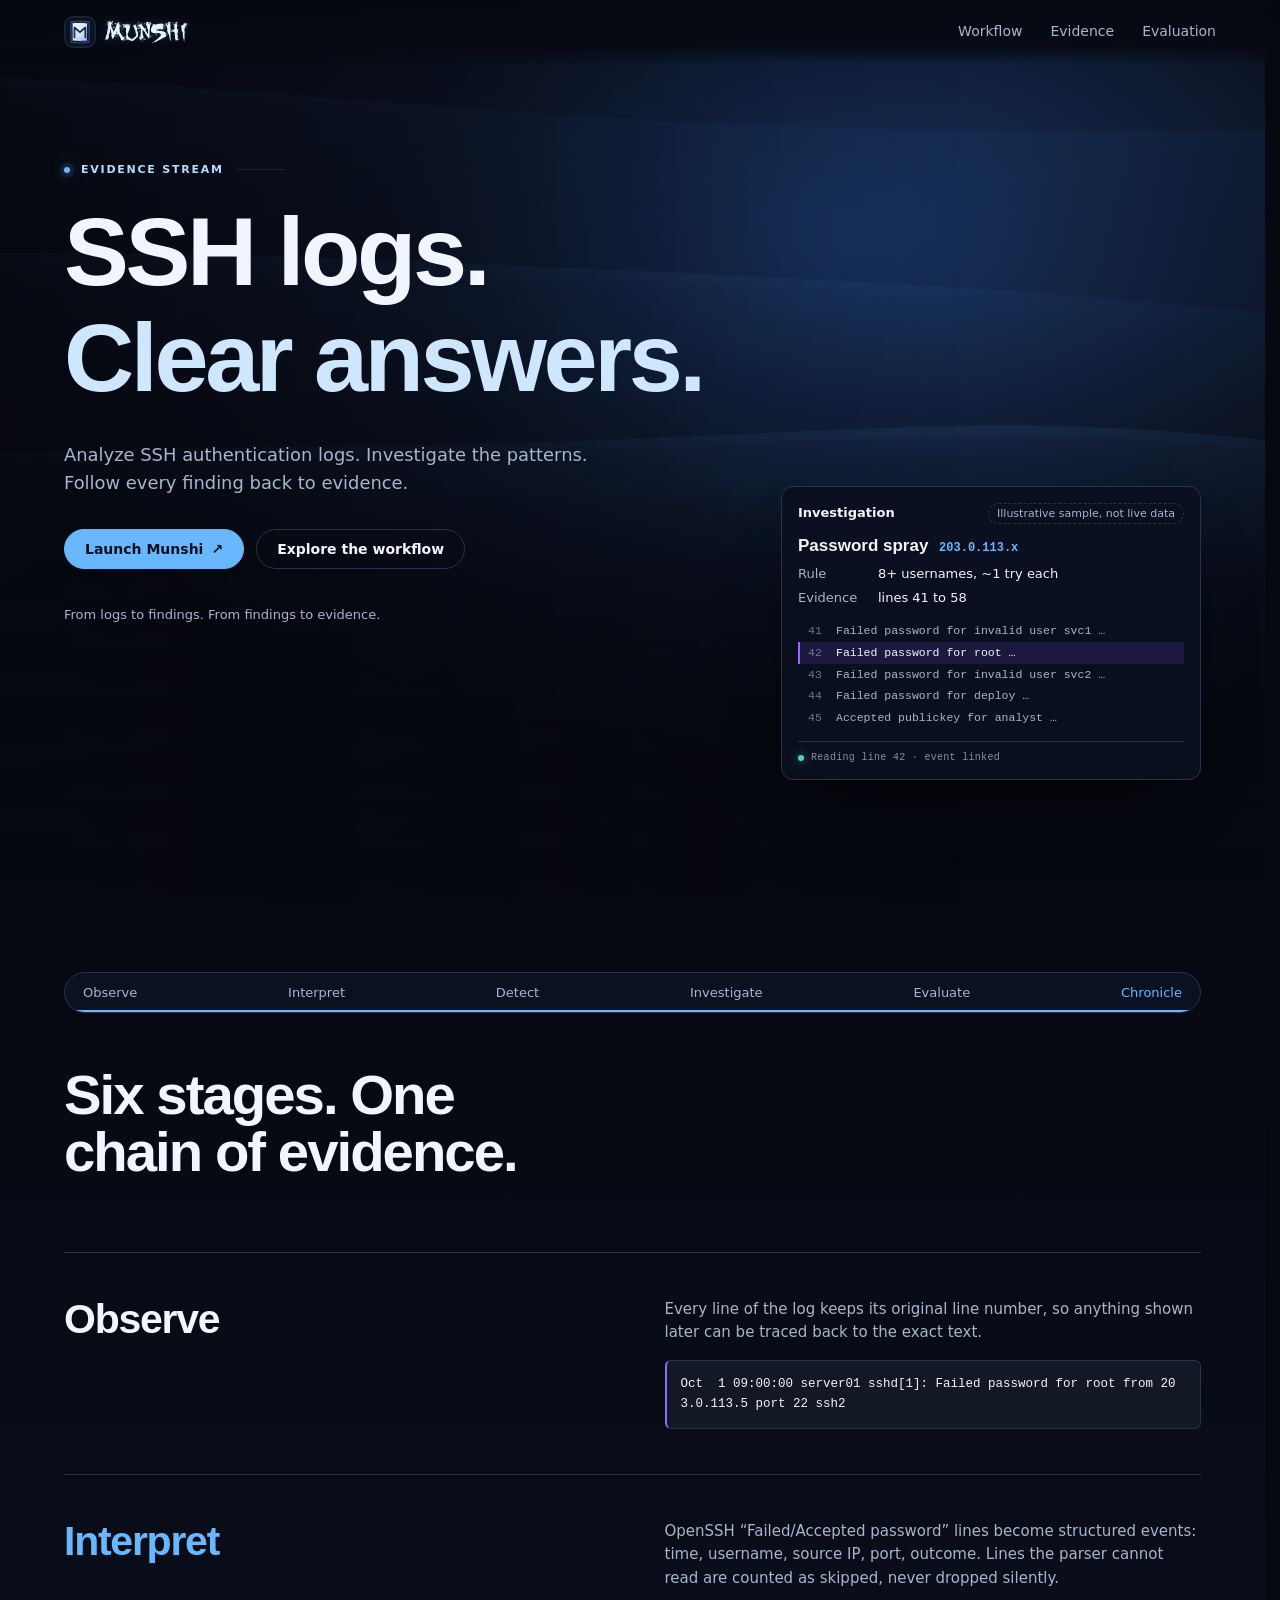
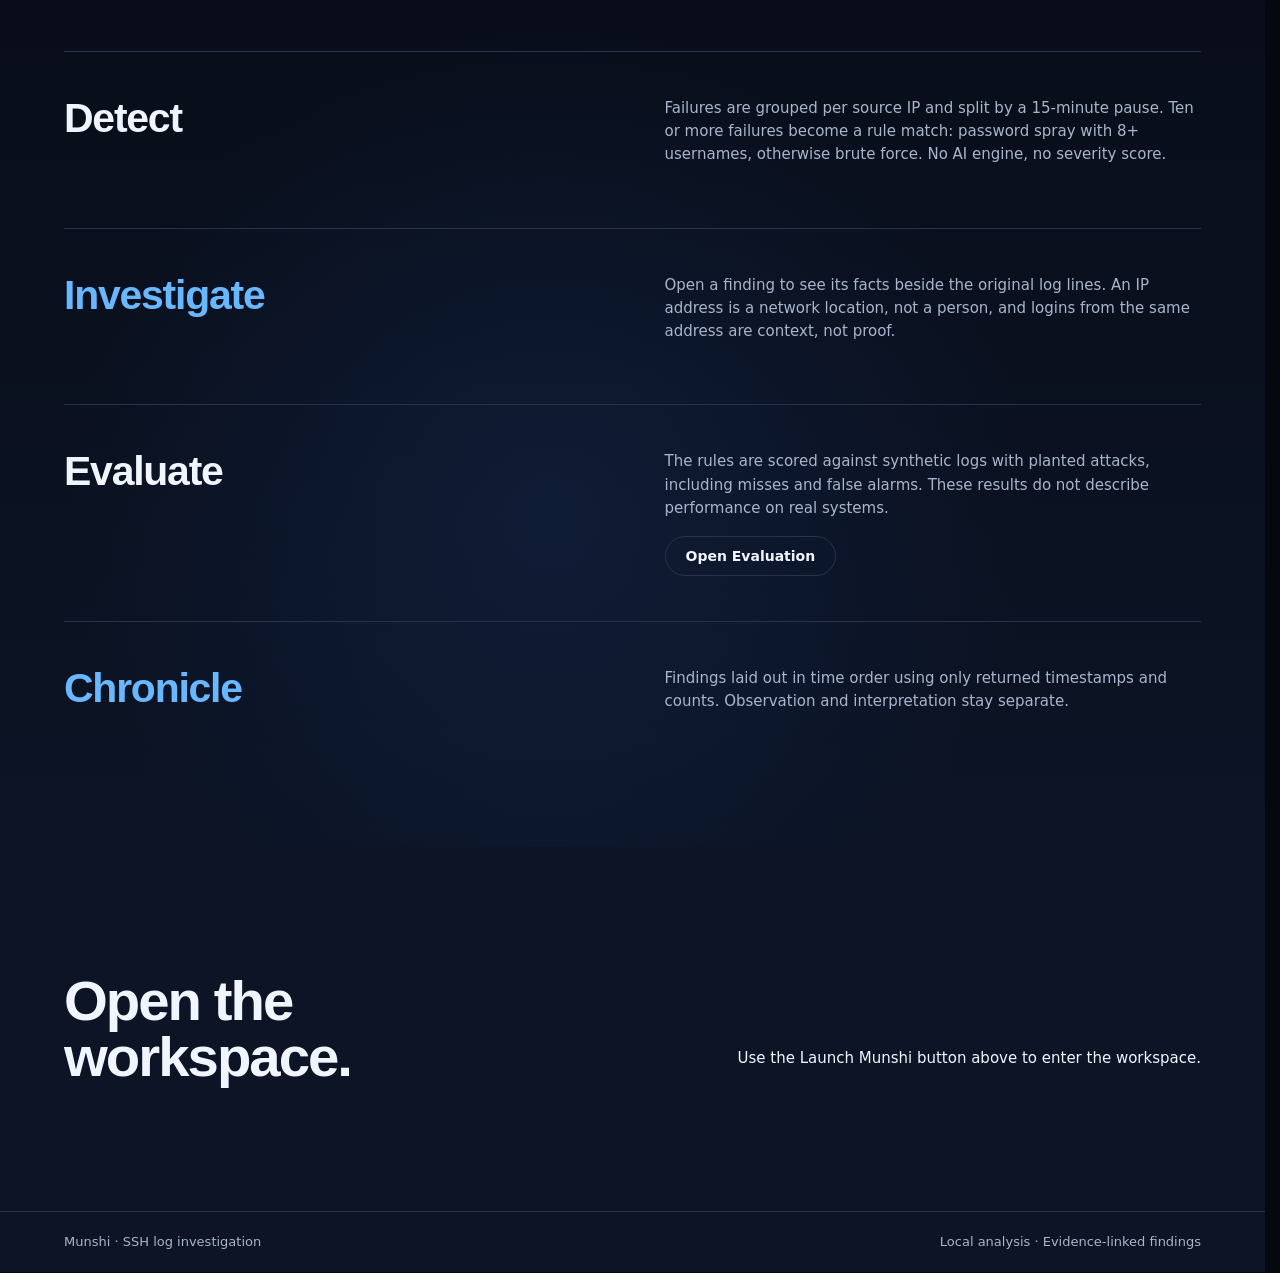
==== commit 2c6e9fe1: "Prepare Munshi for hosted mobile demos Add Render deployment configuration and Gunicorn support so t" ====
--- a/static/munshi-vnext/index.html
+++ b/static/munshi-vnext/index.html
@@ -11,8 +11,7 @@
 <a class="skip" href="#main">Skip to content</a>
 <div id="site">
 <header class="s-head"><a class="brand" href="#top"><img src="assets/munshi-mark.svg" alt="" width="32" height="32"><span>Munshi</span></a>
- <nav aria-label="Sections"><a href="#story">Workflow</a><a href="#c3">Evidence</a><a href="#c4">Evaluation</a></nav>
- <button class="btn solid" data-open="analyze">Launch Munshi <i aria-hidden="true">&#8599;</i></button></header>
+ <nav aria-label="Sections"><a href="#story">Workflow</a><a href="#c3">Evidence</a><a href="#c4">Evaluation</a></nav></header>
 <main id="main">
 <section class="hero" id="top" aria-labelledby="h1">
  <div class="stage"><div class="sky"></div>
@@ -44,16 +43,17 @@
  <article class="chap rv" id="c4"><h3>Evaluate</h3><div><p>The rules are scored against synthetic logs with planted attacks, including misses and false alarms. These results do not describe performance on real systems.</p><button class="btn ghost" data-open="evaluation">Open Evaluation</button></div></article>
  <article class="chap rv" id="c5"><h3>Chronicle</h3><div><p>Findings laid out in time order using only returned timestamps and counts. Observation and interpretation stay separate.</p></div></article>
 </section>
-<section class="final rv"><h2>Open the workspace.</h2><button class="btn solid" data-open="analyze">Launch Munshi <i aria-hidden="true">&#8599;</i></button></section>
+<section class="final rv"><h2>Open the workspace.</h2><p>Use the Launch Munshi button above to enter the workspace.</p></section>
 </main>
 <footer class="s-foot"><span>Munshi · SSH log investigation</span><span>Local analysis · Evidence-linked findings</span></footer>
 </div>
 <div id="app" hidden>
- <aside class="side"><button class="brand" data-home aria-label="Munshi home"><img src="assets/munshi-mark.svg" alt="" width="28" height="28"><span>Munshi</span></button><nav id="nav" aria-label="Workspace"></nav><button class="kbd-hint" id="pal-open"><span>Search</span><kbd>Ctrl K</kbd></button><p class="side-note">Replay of loaded logs.<br>Not a live feed.</p></aside>
+ <aside class="side"><button class="brand" data-home aria-label="Munshi home"><img src="assets/munshi-mark.svg" alt="" width="28" height="28"><span>Munshi</span></button><nav id="nav" aria-label="Workspace"></nav><button class="kbd-hint" id="pal-open"><span>Search</span><kbd>Ctrl K</kbd></button><button class="guide-open" id="guide-open" type="button" aria-label="How to use Munshi"><span aria-hidden="true">?</span><span>How to use Munshi</span></button><p class="side-note">Replay of loaded logs.<br>Not a live feed.</p></aside>
  <section class="work"><header class="top"><h1 id="crumb"></h1><span id="dataset" class="pill"></span></header><div id="view" class="view" tabindex="-1"></div></section>
 </div>
 <div id="gateway" hidden aria-hidden="true"><div class="gateway-panel gateway-panel-left"></div><div class="gateway-panel gateway-panel-right"></div><div class="gateway-mark"><span>MUNSHI</span><span>AWAITS</span></div><div class="gateway-line" aria-hidden="true"></div><div class="gateway-label">SECURE WORKSPACE</div></div>
 <div id="pal" class="pal" hidden role="dialog" aria-modal="true" aria-label="Command palette"><div class="pal-box"><input id="pal-in" type="text" placeholder="Go to a screen or search loaded findings" aria-label="Search" autocomplete="off"><ul id="pal-list" role="listbox"></ul></div></div>
+<div id="guide" class="guide" hidden role="dialog" aria-modal="true" aria-labelledby="guide-title" aria-describedby="guide-copy"><div class="guide-box"><div class="guide-top"><span class="guide-kicker">A simple tour</span><button class="guide-close" id="guide-close" type="button" aria-label="Close guide">&#215;</button></div><div class="guide-progress" aria-hidden="true"><span id="guide-progress"></span></div><p class="guide-count" id="guide-count"></p><h2 id="guide-title"></h2><p id="guide-copy"></p><div class="guide-example" id="guide-example"></div><div class="guide-actions"><button class="app-btn" id="guide-back" type="button">Back</button><button class="app-btn pri" id="guide-next" type="button">Next</button></div></div></div>
 <p id="live" class="sr" role="status" aria-live="polite"></p>
 <script src="app.js"></script>
 </body></html>
--- a/static/munshi-vnext/styles.css
+++ b/static/munshi-vnext/styles.css
@@ -52,6 +52,7 @@
 .nav b{width:22px;height:22px;border-radius:6px;border:1px solid var(--line);display:grid;place-items:center;font:600 11px var(--mono);flex:none}
 .nav:hover{background:#151d30;color:var(--tx)}.nav.on{color:var(--tx);background:#171a38}.nav.on b{border-color:var(--vio);color:var(--vio)}
 .kbd-hint{display:flex;justify-content:space-between;align-items:center;font:13px var(--ui);color:var(--tx2);background:var(--bg);border:1px solid var(--line);border-radius:8px;padding:8px 10px;cursor:pointer}kbd{font:11px var(--mono);border:1px solid var(--line);border-radius:4px;padding:1px 5px}
+.guide-open{display:flex;align-items:center;gap:9px;font:13px var(--ui);text-align:left;color:var(--tx2);background:none;border:1px solid transparent;border-radius:8px;padding:8px 10px;cursor:pointer}.guide-open span:first-child{display:grid;place-items:center;width:18px;height:18px;border:1px solid var(--line);border-radius:50%;font:600 12px var(--mono);color:var(--blue)}.guide-open:hover{color:var(--tx);background:#151d30;border-color:var(--line)}
 .side-note{margin-top:auto;font-size:12px;color:var(--tx2)}
 .work{display:flex;flex-direction:column;min-width:0;height:100vh;background:radial-gradient(1200px 400px at 80% -10%,#101c36,transparent)}
 .top{display:flex;justify-content:space-between;align-items:center;padding:12px 28px;border-bottom:1px solid var(--line);background:#0a1120e6}.top h1{font:600 11px var(--mono);letter-spacing:.16em;text-transform:uppercase;color:var(--tx2);margin:0}.pill{font-size:12px;border:1px solid var(--line);padding:4px 11px;border-radius:99px;color:var(--tx2);letter-spacing:.01em}.pill::before{content:"";display:inline-block;width:6px;height:6px;margin:0 7px 1px 0;border-radius:50%;background:var(--line)}.pill.on{color:var(--tx);border-color:#356d68}.pill.on::before{background:var(--jade);box-shadow:0 0 8px #4dd6b066}
@@ -88,9 +89,10 @@
 .pal{position:fixed;inset:0;background:#02030aaa;z-index:50;display:grid;place-items:start center;padding-top:14vh}.pal-box{width:min(560px,92vw);background:var(--surf);border:1px solid var(--line);border-radius:12px;overflow:hidden;animation:vin .16s var(--ease)}
 #pal-in{width:100%;background:none;border:0;border-bottom:1px solid var(--line);color:var(--tx);font:16px var(--ui);padding:16px}#pal-in:focus{outline:none}
 #pal-list{list-style:none;margin:0;padding:6px;max-height:50vh;overflow:auto}#pal-list li{padding:8px 10px;border-radius:6px;cursor:pointer;display:flex;justify-content:space-between;gap:10px;font-size:14px}#pal-list li small{color:var(--tx2);font-family:var(--mono)}#pal-list li[aria-selected=true]{background:#171a38}
-@media(max-width:1180px){#app{grid-template-columns:64px 1fr}.nav span,.brand span,.kbd-hint,.side-note{display:none}.side{align-items:center}.nav{padding:6px}}
+.guide{position:fixed;inset:0;z-index:60;display:grid;place-items:center;padding:24px;background:#02030acc}.guide[hidden]{display:none}.guide-box{width:min(510px,92vw);padding:24px;background:linear-gradient(145deg,#121b30,#0b1221);border:1px solid #314362;border-radius:14px;box-shadow:0 24px 80px #0009;animation:vin .18s var(--ease)}.guide-top{display:flex;justify-content:space-between;align-items:center}.guide-kicker,.guide-count{font:10px var(--mono);letter-spacing:.14em;text-transform:uppercase;color:var(--blue)}.guide-close{width:30px;height:30px;border:1px solid var(--line);border-radius:7px;background:none;color:var(--tx2);font-size:22px;line-height:1;cursor:pointer}.guide-close:hover{color:var(--tx);border-color:var(--blue)}.guide-progress{height:3px;margin:18px 0 16px;background:#1c2940;border-radius:99px;overflow:hidden}.guide-progress span{display:block;height:100%;background:linear-gradient(90deg,var(--blue),var(--vio));transition:width .25s var(--ease)}.guide-count{margin:0 0 10px;color:var(--tx2);letter-spacing:.08em}.guide-box h2{margin:0 0 10px;font:600 clamp(24px,4vw,32px)/1.1 var(--disp);letter-spacing:-.03em}.guide-box p{margin:0;color:var(--tx2);line-height:1.6;font-size:15px}.guide-example{margin:18px 0;padding:12px 14px;border-left:2px solid var(--vio);background:#171a38;color:#d7def1;font-size:13px;line-height:1.5}.guide-actions{display:flex;justify-content:space-between;gap:8px;margin-top:22px}.guide-actions .app-btn:disabled{opacity:.35;cursor:not-allowed}
+@media(max-width:1180px){#app{grid-template-columns:64px 1fr}.nav span,.brand span,.kbd-hint,.guide-open span:last-child,.side-note{display:none}.side{align-items:center}.nav{padding:6px}.guide-open{justify-content:center;padding:8px}}
 @media(max-width:900px){.hero{grid-template-columns:1fr;padding-bottom:180px}.panel-peek{justify-self:start}.chap,.g2,.g3,.ws{grid-template-columns:1fr}.s-head nav{display:none}.s-head .btn{margin-left:auto}.strip{font-size:11px;flex-wrap:wrap;gap:4px 12px;justify-content:flex-start}
-#app{grid-template-columns:1fr;grid-template-rows:auto 1fr}.side{flex-direction:row;overflow-x:auto;padding:8px}.side nav{flex-direction:row}.nav span{display:inline}.paper{padding:20px}.meter{grid-template-columns:1fr}}
+#app{grid-template-columns:1fr;grid-template-rows:52px 1fr}.side{height:52px;min-height:52px;box-sizing:border-box;flex-direction:row;overflow-x:auto;padding:8px;align-items:center}.side nav{flex:0 0 auto;flex-direction:row}.nav span{display:inline}.guide-open{flex:0 0 auto}.paper{padding:20px}.meter{grid-template-columns:1fr}}
 @media print{body.is-app{background:#fff}.side,.top,.noprint{display:none!important}#app{display:block;height:auto}.work{height:auto;background:none}.view{overflow:visible}.view>*:not(.paper):not(.print-ok){display:none}}
 @media(prefers-reduced-motion:reduce){*,*::before,*::after{animation-duration:.01ms!important;animation-delay:0s!important;transition-duration:.01ms!important;scroll-behavior:auto!important}.stage,.hero .rv,.panel-peek,.hero h1 span span,.terrain .node,.story .rv,.final.rv{opacity:1!important;transform:none!important}.terrain .route{stroke-dashoffset:0}}
 
@@ -121,7 +123,7 @@
 .rail ol{display:flex;justify-content:space-between;gap:12px;list-style:none;margin:0;padding:0;overflow-x:auto}.rail a{color:var(--tx2);text-decoration:none;font-size:13px;white-space:nowrap;transition:color .2s}.rail li.hot a{color:var(--tx)}.rail li.on a{color:var(--blue)}
 .rail .bar{position:absolute;left:0;bottom:0;height:2px;width:100%;background:var(--blue);transform:scaleX(0);transform-origin:left;transition:transform .5s var(--ease)}
 #site{transition:opacity .4s var(--ease)}#site::after,#site::before{display:none}#site.leave{opacity:.18}
-#gateway{position:fixed;inset:0;z-index:100;display:grid;place-items:center;background:transparent;opacity:0;overflow:hidden}#gateway[hidden]{display:none}#gateway::before{content:"";position:absolute;inset:0;background:radial-gradient(ellipse at 50% 48%,#182d50 0,#0c1425 42%,#060810 100%);opacity:.8}.gateway-panel{position:absolute;top:0;bottom:0;width:50.2%;z-index:2;background:#060810;will-change:transform}.gateway-panel-left{left:0}.gateway-panel-right{right:0}.gateway-mark,.gateway-label,.gateway-line{position:absolute;left:50%;z-index:3}.gateway-mark{top:calc(50% - 58px);display:flex;gap:.55em;color:#e7f2ff;font:400 29px/1 "Shoguns Clan",cursive;letter-spacing:.08em;text-shadow:0 0 14px #69b7ff88;transform:translate(-50%,10px);opacity:0}.gateway-mark span{display:block;opacity:0;transform:translateY(-14px) rotate(-3deg)}.gateway-label{top:calc(50% + 35px);color:#9eacc4;font:600 10px/1 var(--mono);letter-spacing:.22em;transform:translate(-50%,-10px);opacity:0}.gateway-line{top:50%;width:min(520px,70vw);height:1px;transform:translateX(-50%) scaleX(0);background:#6ebcff;box-shadow:0 0 18px #4f9cff88;z-index:4}.gateway-line::before,.gateway-line::after{content:"";position:absolute;top:0;width:50%;height:1px;background:#d9ecff;box-shadow:0 0 10px #6ebcff}.gateway-line::before{right:50%;transform-origin:right}.gateway-line::after{left:50%;transform-origin:left}.gateway-line,.gateway-mark,.gateway-label,.gateway-panel{animation:none}#gateway.active{animation:gateway-veil 5s linear both}#gateway.active .gateway-mark{animation:gateway-mark 5s var(--ease) both}#gateway.active .gateway-mark span:first-child{animation:ink-drop .55s var(--ease) .68s both}#gateway.active .gateway-mark span:last-child{animation:ink-drop .55s var(--ease) 1.38s both}#gateway.active .gateway-label{animation:gateway-label 5s var(--ease) both}#gateway.active .gateway-line{animation:gateway-line 5s var(--ease) both}#gateway.active .gateway-line::before{animation:gate-open-left .65s var(--ease) 2.25s both}#gateway.active .gateway-line::after{animation:gate-open-right .65s var(--ease) 2.25s both}#gateway.active .gateway-panel-left{animation:gate-panel-left 1.8s var(--ease) 2.75s both}#gateway.active .gateway-panel-right{animation:gate-panel-right 1.8s var(--ease) 2.75s both}@keyframes gateway-veil{0%,93%{opacity:1}100%{opacity:0}}@keyframes gateway-mark{0%,10%{opacity:0;transform:translate(-50%,10px)}18%,58%{opacity:1;transform:translate(-50%,0)}82%,100%{opacity:0;transform:translate(-50%,-6px)}}@keyframes ink-drop{0%{opacity:0;transform:translateY(-14px) rotate(-3deg)}55%{opacity:1;transform:translateY(2px) rotate(1deg)}100%{opacity:1;transform:translateY(0) rotate(0)}}@keyframes gateway-label{0%,23%{opacity:0;transform:translate(-50%,-10px)}36%,62%{opacity:1;transform:translate(-50%,0)}82%,100%{opacity:0}}@keyframes gateway-line{0%,10%{opacity:0;transform:translateX(-50%) scaleX(0)}22%,64%{opacity:1;transform:translateX(-50%) scaleX(1)}100%{opacity:0;transform:translateX(-50%) scaleX(1)}}@keyframes gate-open-left{to{transform:translateX(-24px)}}@keyframes gate-open-right{to{transform:translateX(24px)}}@keyframes gate-panel-left{to{transform:translateX(-100%)}}@keyframes gate-panel-right{to{transform:translateX(100%)}}
+#gateway{position:fixed;inset:0;z-index:100;display:grid;place-items:center;background:transparent;opacity:1;overflow:hidden}#gateway[hidden]{display:none}.gateway-panel{position:absolute;top:0;bottom:0;width:50.2%;z-index:2;background:#060810;will-change:transform}.gateway-panel-left{left:0}.gateway-panel-right{right:0}.gateway-mark,.gateway-label,.gateway-line{position:absolute;left:50%;z-index:3}.gateway-mark{top:calc(50% - 58px);display:flex;gap:.55em;color:#e7f2ff;font:400 29px/1 "Shoguns Clan",cursive;letter-spacing:.08em;text-shadow:0 0 14px #69b7ff88;transform:translate(-50%,10px);opacity:1}.gateway-mark span{display:block;opacity:0;transform:translateY(-14px) rotate(-3deg)}.gateway-label{top:calc(50% + 35px);color:#9eacc4;font:600 10px/1 var(--mono);letter-spacing:.22em;transform:translate(-50%,-10px);opacity:1}.gateway-line{top:50%;width:min(520px,70vw);height:1px;transform:translateX(-50%) scaleX(0);background:#6ebcff;box-shadow:0 0 18px #4f9cff88;z-index:4}.gateway-line::before,.gateway-line::after{content:"";position:absolute;top:0;width:50%;height:1px;background:#d9ecff;box-shadow:0 0 10px #6ebcff}.gateway-line::before{right:50%;transform-origin:right}.gateway-line::after{left:50%;transform-origin:left}.gateway-line,.gateway-mark,.gateway-label,.gateway-panel{animation:none}#gateway.active .gateway-mark span:first-child{animation:word-left 5s var(--ease) both}#gateway.active .gateway-mark span:last-child{animation:word-right 5s var(--ease) both}#gateway.active .gateway-label{animation:gateway-label 5s var(--ease) both}#gateway.active .gateway-line{animation:gateway-line 5s var(--ease) both}#gateway.active .gateway-line::before{animation:gate-open-left .65s var(--ease) 2.25s both}#gateway.active .gateway-line::after{animation:gate-open-right .65s var(--ease) 2.25s both}#gateway.active .gateway-panel-left{animation:gate-panel-left 1.8s var(--ease) 2.75s both}#gateway.active .gateway-panel-right{animation:gate-panel-right 1.8s var(--ease) 2.75s both}@keyframes word-left{0%,10%{opacity:0;transform:translateY(-14px) rotate(-3deg)}18%,54%{opacity:1;transform:translateY(0) rotate(0)}100%{opacity:0;transform:translate(-70vw,0) rotate(-1deg)}}@keyframes word-right{0%,24%{opacity:0;transform:translateY(-14px) rotate(3deg)}32%,54%{opacity:1;transform:translateY(0) rotate(0)}100%{opacity:0;transform:translate(70vw,0) rotate(1deg)}}@keyframes gateway-label{0%,23%{opacity:0;transform:translate(-50%,-10px)}36%,72%{opacity:1;transform:translate(-50%,0)}100%{opacity:0;transform:translate(-50%,0)}}@keyframes gateway-line{0%,10%{opacity:0;transform:translateX(-50%) scaleX(0)}22%,64%{opacity:1;transform:translateX(-50%) scaleX(1)}100%{opacity:0;transform:translateX(-50%) scaleX(1)}}@keyframes gate-open-left{to{transform:translateX(-24px)}}@keyframes gate-open-right{to{transform:translateX(24px)}}@keyframes gate-panel-left{to{transform:translateX(-100%)}}@keyframes gate-panel-right{to{transform:translateX(100%)}}
 #app{animation:gateway-in .42s var(--ease)}@keyframes gateway-in{from{opacity:0}to{opacity:1}}
 .pill::before{content:"";display:inline-block;width:7px;height:7px;border-radius:50%;background:var(--line);margin-right:7px}.pill[data-state=ok]::before{background:var(--jade)}.pill[data-state=err]::before{background:var(--red)}.pill[data-state=busy]::before{background:var(--blue);animation:pl 1s infinite alternate}
 .nav::after{content:"";position:absolute;left:0;top:22%;bottom:22%;width:2px;background:var(--vio);opacity:0}.nav.on::after{opacity:1;animation:growy .25s var(--ease)}@keyframes growy{from{transform:scaleY(0)}}
@@ -131,7 +133,7 @@
 .tl::before{transform-origin:top;animation:drawy .7s var(--ease) both}@keyframes drawy{from{transform:scaleY(0)}}
 .tl li{animation:vin .35s var(--ease) both}.tl li:nth-child(2){animation-delay:.06s}.tl li:nth-child(3){animation-delay:.12s}.tl li:nth-child(4){animation-delay:.18s}.tl li:nth-child(5){animation-delay:.24s}.tl li:nth-child(n+6){animation-delay:.3s}
 @media(max-width:900px){.rail{border-radius:12px;margin-top:0}.node .lab{display:none}}
-@media(prefers-reduced-motion:reduce){*,*::before,*::after{animation-iteration-count:1!important}#site,#site::after,#app,#gateway{transition:none!important;animation:none!important}.layer svg,.layer .ln,.sig .trail{animation:none!important}.layer .ln{filter:none!important}.sig .trail{display:none}.sig .node,.sig .route{opacity:1!important;stroke-dashoffset:0}.spot,#fx{display:none}}
+@media(prefers-reduced-motion:reduce){*,*::before,*::after{animation-iteration-count:1!important}#site,#site::after,#app,#gateway{transition:none!important;animation:none!important}#gateway .gateway-mark span{opacity:1!important;transform:none!important}.layer svg,.layer .ln,.sig .trail{animation:none!important}.layer .ln{filter:none!important}.sig .trail{display:none}.sig .node,.sig .route{opacity:1!important;stroke-dashoffset:0}.spot,#fx{display:none}}
 
 
 /* Focused visual refinement: stable headline typography, signal-eyebrow, readable chart readout and path nodes. */
